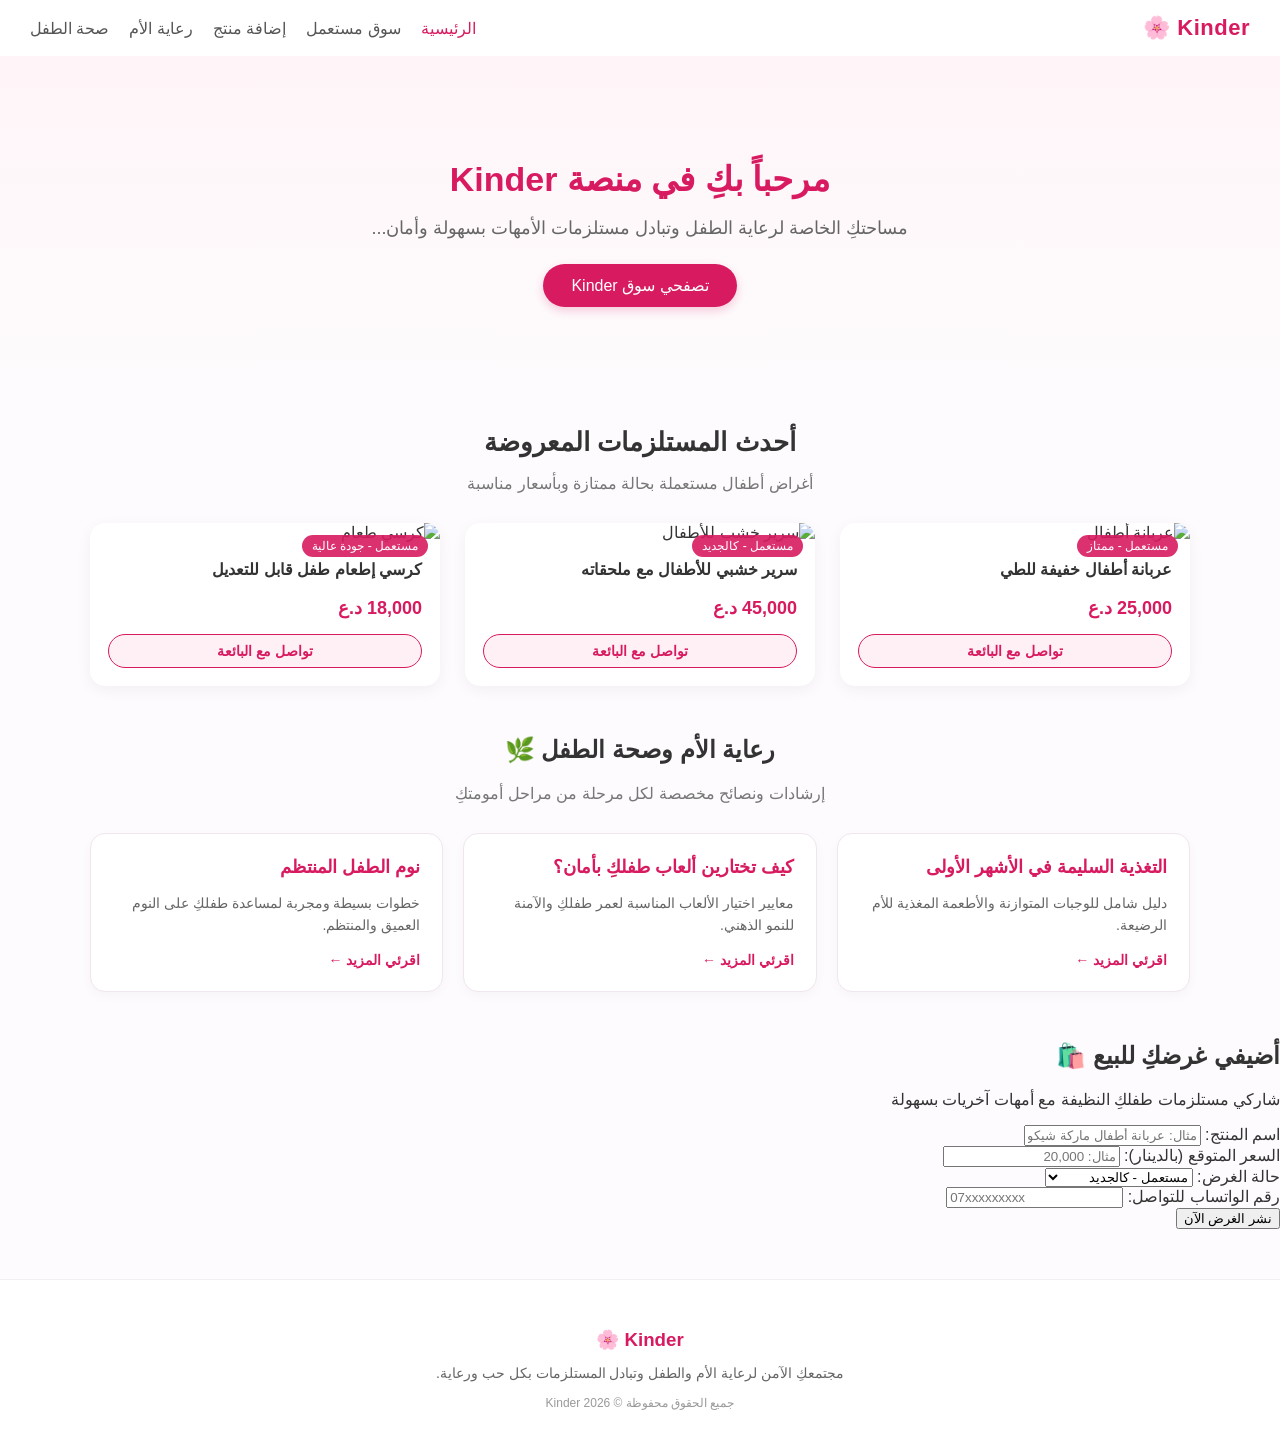
==== home.html @ 6581edd0 "Update WhatsApp phone number in home.html" ====
<!DOCTYPE html>
<html lang="ar" dir="rtl">
<head>
    <meta charset="UTF-8">
    <meta name="viewport" content="width=device-width, initial-scale=1.0">
    <title>Kinder - منصة الأم والطفل</title>
    <link rel="stylesheet" href="style.css">
</head>
<body>

    <!-- شريط التنقل (Navbar) -->
    <nav class="navbar">
        <div class="logo">Kinder 🌸</div>
        <ul class="nav-links">
            <li><a href="#" class="active">الرئيسية</a></li>
            <li><a href="#market">سوق مستعمل</a></li>
            <li><a href="#add-item">إضافة منتج</a></li>
            <li><a href="#">رعاية الأم</a></li>
            <li><a href="#">صحة الطفل</a></li>
        </ul>
    </nav>

    <!-- المحتوى الرئيسي -->
    <main class="hero-section">
        <h1>مرحباً بكِ في منصة Kinder</h1>
        <p>مساحتكِ الخاصة لرعاية الطفل وتبادل مستلزمات الأمهات بسهولة وأمان...</p>

        <a href="#market" class="btn-primary">تصفحي سوق Kinder</a>
    </main>

    <!-- قسم سوق مستعمل -->
    <section id="market" class="market-section">
        <h2>أحدث المستلزمات المعروضة</h2>
        <p class="section-desc">أغراض أطفال مستعملة بحالة ممتازة وبأسعار مناسبة</p>

        <div class="product-grid">
            <!-- كارت منتج 1 -->
            <div class="product-card">
                <div class="product-badge">مستعمل - ممتاز</div>
                <img src="https://images.unsplash.com/photo-1591154669695-5f2a8d20c089?w=400&q=80" alt="عربانة أطفال">
                <div class="product-info">
                    <h3>عربانة أطفال خفيفة للطي</h3>
                    <p class="price">25,000 د.ع</p>
                    <button class="btn-secondary">تواصل مع البائعة</button>
                </div>
            </div>

            <!-- كارت منتج 2 -->
            <div class="product-card">
                <div class="product-badge">مستعمل - كالجديد</div>
                <img src="https://images.unsplash.com/photo-1519689680058-324335c77eba?w=400&q=80" alt="سرير خشب للأطفال">
                <div class="product-info">
                    <h3>سرير خشبي للأطفال مع ملحقاته</h3>
                    <p class="price">45,000 د.ع</p>
                    <button class="btn-secondary">تواصل مع البائعة</button>
                </div>
            </div>

            <!-- كارت منتج 3 -->
            <div class="product-card">
                <div class="product-badge">مستعمل - جودة عالية</div>
                <img src="https://images.unsplash.com/photo-1515488042361-ee00e0ddd4e4?w=400&q=80" alt="كرسي طعام">
                <div class="product-info">
                    <h3>كرسي إطعام طفل قابل للتعديل</h3>
                    <p class="price">18,000 د.ع</p>
                    <button class="btn-secondary">تواصل مع البائعة</button>
                </div>
            </div>
        </div>
    </section>
    <!-- قسم رعاية الأم وصحة الطفل -->
    <section class="articles-section">
        <h2>رعاية الأم وصحة الطفل 🌿</h2>
        <p class="section-desc">إرشادات ونصائح مخصصة لكل مرحلة من مراحل أمومتكِ</p>

        <div class="articles-grid">
            <div class="article-card">
                <h3>التغذية السليمة في الأشهر الأولى</h3>
                <p>دليل شامل للوجبات المتوازنة والأطعمة المغذية للأم الرضيعة.</p>
                <a href="#" class="read-more">اقرئي المزيد ←</a>
            </div>

            <div class="article-card">
                <h3>كيف تختارين ألعاب طفلكِ بأمان؟</h3>
                <p>معايير اختيار الألعاب المناسبة لعمر طفلكِ والآمنة للنمو الذهني.</p>
                <a href="#" class="read-more">اقرئي المزيد ←</a>
            </div>

            <div class="article-card">
                <h3>نوم الطفل المنتظم</h3>
                <p>خطوات بسيطة ومجربة لمساعدة طفلكِ على النوم العميق والمنتظم.</p>
                <a href="#" class="read-more">اقرئي المزيد ←</a>
            </div>
        </div>
    </section>

    <!-- قسم إضافة غرض للبيع -->
    <section id="add-item" class="form-section">
        <div class="form-container">
            <h2>أضيفي غرضكِ للبيع 🛍️</h2>
            <p>شاركي مستلزمات طفلكِ النظيفة مع أمهات آخريات بسهولة</p>

            <form>
                <div class="form-group">
                    <label for="title">اسم المنتج:</label>
                    <input type="text" id="title" placeholder="مثال: عربانة أطفال ماركة شيكو">
                </div>

                <div class="form-group">
                    <label for="price">السعر المتوقع (بالدينار):</label>
                    <input type="text" id="price" placeholder="مثال: 20,000">
                </div>

                <div class="form-group">
                    <label for="condition">حالة الغرض:</label>
                    <select id="condition">
                        <option value="new">مستعمل - كالجديد</option>
                        <option value="excellent">مستعمل - بحالة ممتازة</option>
                        <option value="good">مستعمل - بحالة جيدة</option>
                    </select>
                </div>

                <div class="form-group">
                    <label for="phone">رقم الواتساب للتواصل:</label>
                    <input type="tel" id="phone" placeholder="07xxxxxxxxx">
                </div>

                            <button type="button" class="btn-submit" onclick="submitItem()">نشر الغرض الآن</button>
        </form>
    </div>
</section>

<!-- أسفل الصفحة (Footer) -->
<footer class="footer">
    <div class="footer-content">
        <h3>Kinder 🌸</h3>
        <p>مجتمعكِ الآمن لرعاية الأم والطفل وتبادل المستلزمات بكل حب ورعاية.</p>
        <p class="copyright">جميع الحقوق محفوظة © 2026 Kinder</p>
    </div>
</footer>

<script>
    function submitItem() {
        // جلب البيانات من الاستمارة
        var title = document.getElementById('title').value;
        var price = document.getElementById('price').value;
        var condition = document.getElementById('condition').options[document.getElementById('condition').selectedIndex].text;
        var phone = document.getElementById('phone').value;

        // التأكد من ملء الحقول
        if (!title || !price || !phone) {
            alert("يرجى ملء جميع الحقول لطفاً 🌸");
            return;
        }

        // كتابة رقم الواتساب الخاص بكِ (غيري الرقم أدناه لرقمكِ مع الرمز الدولي مثلاً 9647XXXXXXXXX)
        var myPhoneNumber = "9647503200211"; 

        // تجهيز نص الرسالة
        var message = "مرحباً منصة Kinder 🌸%0Aأود عرض غرض للبيع:%0A- **المنتج:** " + encodeURIComponent(title) + 
                      "%0A- **السعر:** " + encodeURIComponent(price) + 
                      "%0A- **الحالة:** " + encodeURIComponent(condition) + 
                      "%0A- **رقم التواصل:** " + encodeURIComponent(phone);

        // فتح الواتساب مباشرة
        var whatsappUrl = "https://wa.me/" + myPhoneNumber + "?text=" + message;
        window.open(whatsappUrl, '_blank');
    }
</script>
---- style.css ----
/* إعدادات عامة */
body {
    font-family: 'Segoe UI', Tahoma, Geneva, Verdana, sans-serif;
    background-color: #fdfbfd;
    color: #333333;
    margin: 0;
    padding: 0;
}

/* شريط التنقل Navbar */
.navbar {
    display: flex;
    justify-content: space-between;
    align-items: center;
    background-color: #ffffff;
    padding: 15px 30px;
    box-shadow: 0 2px 10px rgba(0, 0, 0, 0.05);
}

.logo {
    font-size: 22px;
    font-weight: bold;
    color: #d81b60;
    letter-spacing: 0.5px;
}

.nav-links {
    list-style: none;
    display: flex;
    gap: 20px;
    margin: 0;
    padding: 0;
}

.nav-links a {
    text-decoration: none;
    color: #555555;
    font-weight: 500;
    transition: color 0.3s;
}

.nav-links a:hover, .nav-links a.active {
    color: #d81b60;
}

/* القسم الرئيسي (Hero Section) */
.hero-section {
    text-align: center;
    padding: 70px 20px;
    background: linear-gradient(180deg, #fff5f8 0%, #fdfbfd 100%);
}

.hero-section h1 {
    color: #d81b60;
    font-size: 34px;
    margin-bottom: 15px;
}

.hero-section p {
    color: #666666;
    font-size: 18px;
    margin-bottom: 25px;
}

/* الأزرار */
.btn-primary {
    display: inline-block;
    background-color: #d81b60;
    color: white;
    text-decoration: none;
    padding: 12px 28px;
    font-size: 16px;
    border-radius: 25px;
    box-shadow: 0 4px 10px rgba(216, 27, 96, 0.2);
    transition: background 0.3s;
}

.btn-primary:hover {
    background-color: #c2185b;
}

.btn-secondary {
    background-color: #fff0f5;
    color: #d81b60;
    border: 1px solid #d81b60;
    padding: 8px 16px;
    font-size: 14px;
    border-radius: 18px;
    cursor: pointer;
    width: 100%;
    font-weight: bold;
    transition: all 0.3s;
}

.btn-secondary:hover {
    background-color: #d81b60;
    color: white;
}

/* قسم سوق المستعمل */
.market-section {
    max-width: 1100px;
    margin: 40px auto;
    padding: 0 20px;
    text-align: center;
}

.market-section h2 {
    color: #333333;
    font-size: 26px;
    margin-bottom: 5px;
}

.section-desc {
    color: #777777;
    margin-bottom: 30px;
}

.product-grid {
    display: grid;
    grid-template-columns: repeat(auto-fit, minmax(260px, 1fr));
    gap: 25px;
}

.product-card {
    background-color: #ffffff;
    border-radius: 15px;
    overflow: hidden;
    box-shadow: 0 4px 15px rgba(0, 0, 0, 0.05);
    position: relative;
    text-align: right;
    transition: transform 0.3s;
}

.product-card:hover {
    transform: translateY(-5px);
}

.product-card img {
    width: 100%;
    height: 200px;
    object-fit: cover;
}

.product-badge {
    position: absolute;
    top: 12px;
    right: 12px;
    background-color: rgba(216, 27, 96, 0.9);
    color: white;
    padding: 4px 10px;
    font-size: 12px;
    border-radius: 12px;
}

.product-info {
    padding: 18px;
}

.product-info h3 {
    font-size: 16px;
    margin: 0 0 10px 0;
    color: #333333;
}

.product-info .price {
    font-size: 18px;
    font-weight: bold;
    color: #d81b60;
    margin-bottom: 15px;
}

    font-weight: bold;
    color: #d81b60;
    letter-spacing: 0.5px;
}

.nav-links {
    list-style: none;
    display: flex;
    gap: 20px;
    margin: 0;
    padding: 0;
}

.nav-links a {
    text-decoration: none;
    color: #555555;
    font-weight: 500;
    transition: color 0.3s;
}

.nav-links a:hover, .nav-links a.active {
    color: #d81b60;
}

/* القسم الرئيسي (Hero Section) */
.hero-section {
    text-align: center;
    padding: 80px 20px;
}

.hero-section h1 {
    color: #d81b60;
    font-size: 34px;
    margin-bottom: 15px;
}

.hero-section p {
    color: #666666;
    font-size: 18px;
    margin-bottom: 25px;
}

/* الأزرار */
.btn-primary {
    background-color: #d81b60;
    color: white;
    border: none;
    padding: 12px 28px;
    font-size: 16px;
    border-radius: 25px;
    cursor: pointer;
    box-shadow: 0 4px 10px rgba(216, 27, 96, 0.2);
}
/* أسفل الصفحة Footer */
.footer {
    background-color: #ffffff;
    border-top: 1px solid #f0f0f0;
    padding: 30px 20px;
    text-align: center;
    margin-top: 50px;
}

.footer h3 {
    color: #d81b60;
    margin-bottom: 10px;
}

.footer p {
    color: #666666;
    font-size: 14px;
    margin-bottom: 10px;
}

.footer .copyright {
    color: #999999;
    font-size: 12px;
    margin-top: 15px;
}
/* قسم مقالات النصائح */
.articles-section {
    max-width: 1100px;
    margin: 50px auto;
    padding: 0 20px;
    text-align: center;
}

.articles-grid {
    display: grid;
    grid-template-columns: repeat(auto-fit, minmax(280px, 1fr));
    gap: 20px;
    margin-top: 30px;
}

.article-card {
    background-color: #ffffff;
    border: 1px solid #f0e6ed;
    border-radius: 15px;
    padding: 22px;
    text-align: right;
    box-shadow: 0 4px 12px rgba(0, 0, 0, 0.03);
    transition: transform 0.3s;
}

.article-card:hover {
    transform: translateY(-4px);
}

.article-card h3 {
    color: #d81b60;
    font-size: 18px;
    margin-top: 0;
    margin-bottom: 10px;
}

.article-card p {
    color: #666666;
    font-size: 14px;
    line-height: 1.6;
    margin-bottom: 15px;
}

.read-more {
    color: #d81b60;
    text-decoration: none;
    font-weight: bold;
    font-size: 14px;
}

.read-more:hover {
    text-decoration: underline;
}
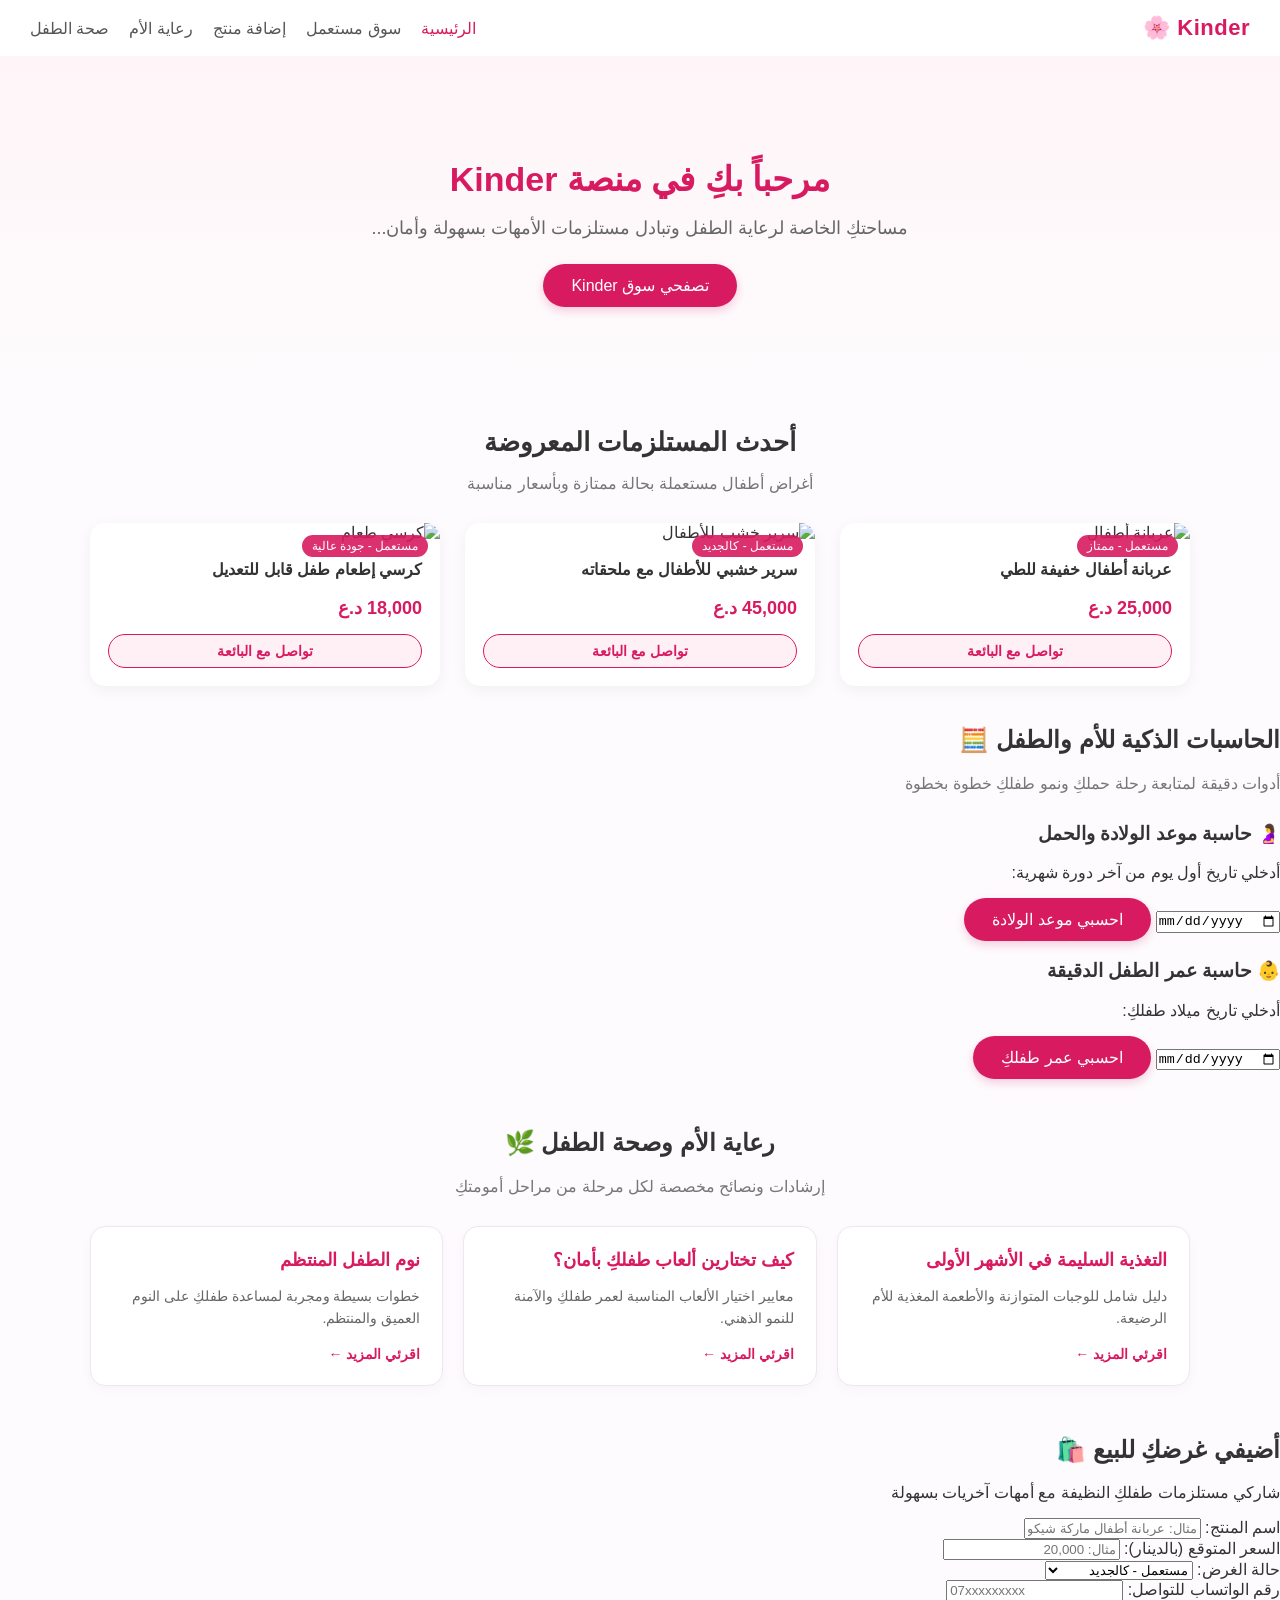
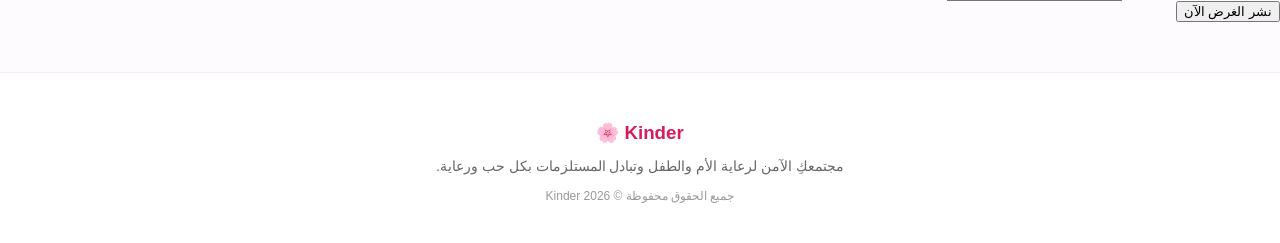
==== commit 388fbbc9: "Create smart calculators section in home.html Added smart calculators section for pregnancy and baby" ====
--- a/home.html
+++ b/home.html
@@ -68,6 +68,32 @@
             </div>
         </div>
     </section>
+        <!-- قسم الحاسبات الذكية -->
+    <section id="calculators" class="calculators-section">
+        <h2>الحاسبات الذكية للأم والطفل 🧮</h2>
+        <p class="section-desc">أدوات دقيقة لمتابعة رحلة حملكِ ونمو طفلكِ خطوة بخطوة</p>
+
+        <div class="calculators-grid">
+            <!-- حاسبة الحمل -->
+            <div class="calc-card">
+                <h3>🤰 حاسبة موعد الولادة والحمل</h3>
+                <p>أدخلي تاريخ أول يوم من آخر دورة شهرية:</p>
+                <input type="date" id="lastPeriodDate" class="calc-input">
+                <button type="button" class="btn-primary" onclick="calculatePregnancy()">احسبي موعد الولادة</button>
+                <div id="pregnancyResult" class="calc-result"></div>
+            </div>
+
+            <!-- حاسبة عمر الطفل -->
+            <div class="calc-card">
+                <h3>👶 حاسبة عمر الطفل الدقيقة</h3>
+                <p>أدخلي تاريخ ميلاد طفلكِ:</p>
+                <input type="date" id="babyBirthDate" class="calc-input">
+                <button type="button" class="btn-primary" onclick="calculateBabyAge()">احسبي عمر طفلكِ</button>
+                <div id="babyAgeResult" class="calc-result"></div>
+            </div>
+        </div>
+    </section>
+
     <!-- قسم رعاية الأم وصحة الطفل -->
     <section class="articles-section">
         <h2>رعاية الأم وصحة الطفل 🌿</h2>
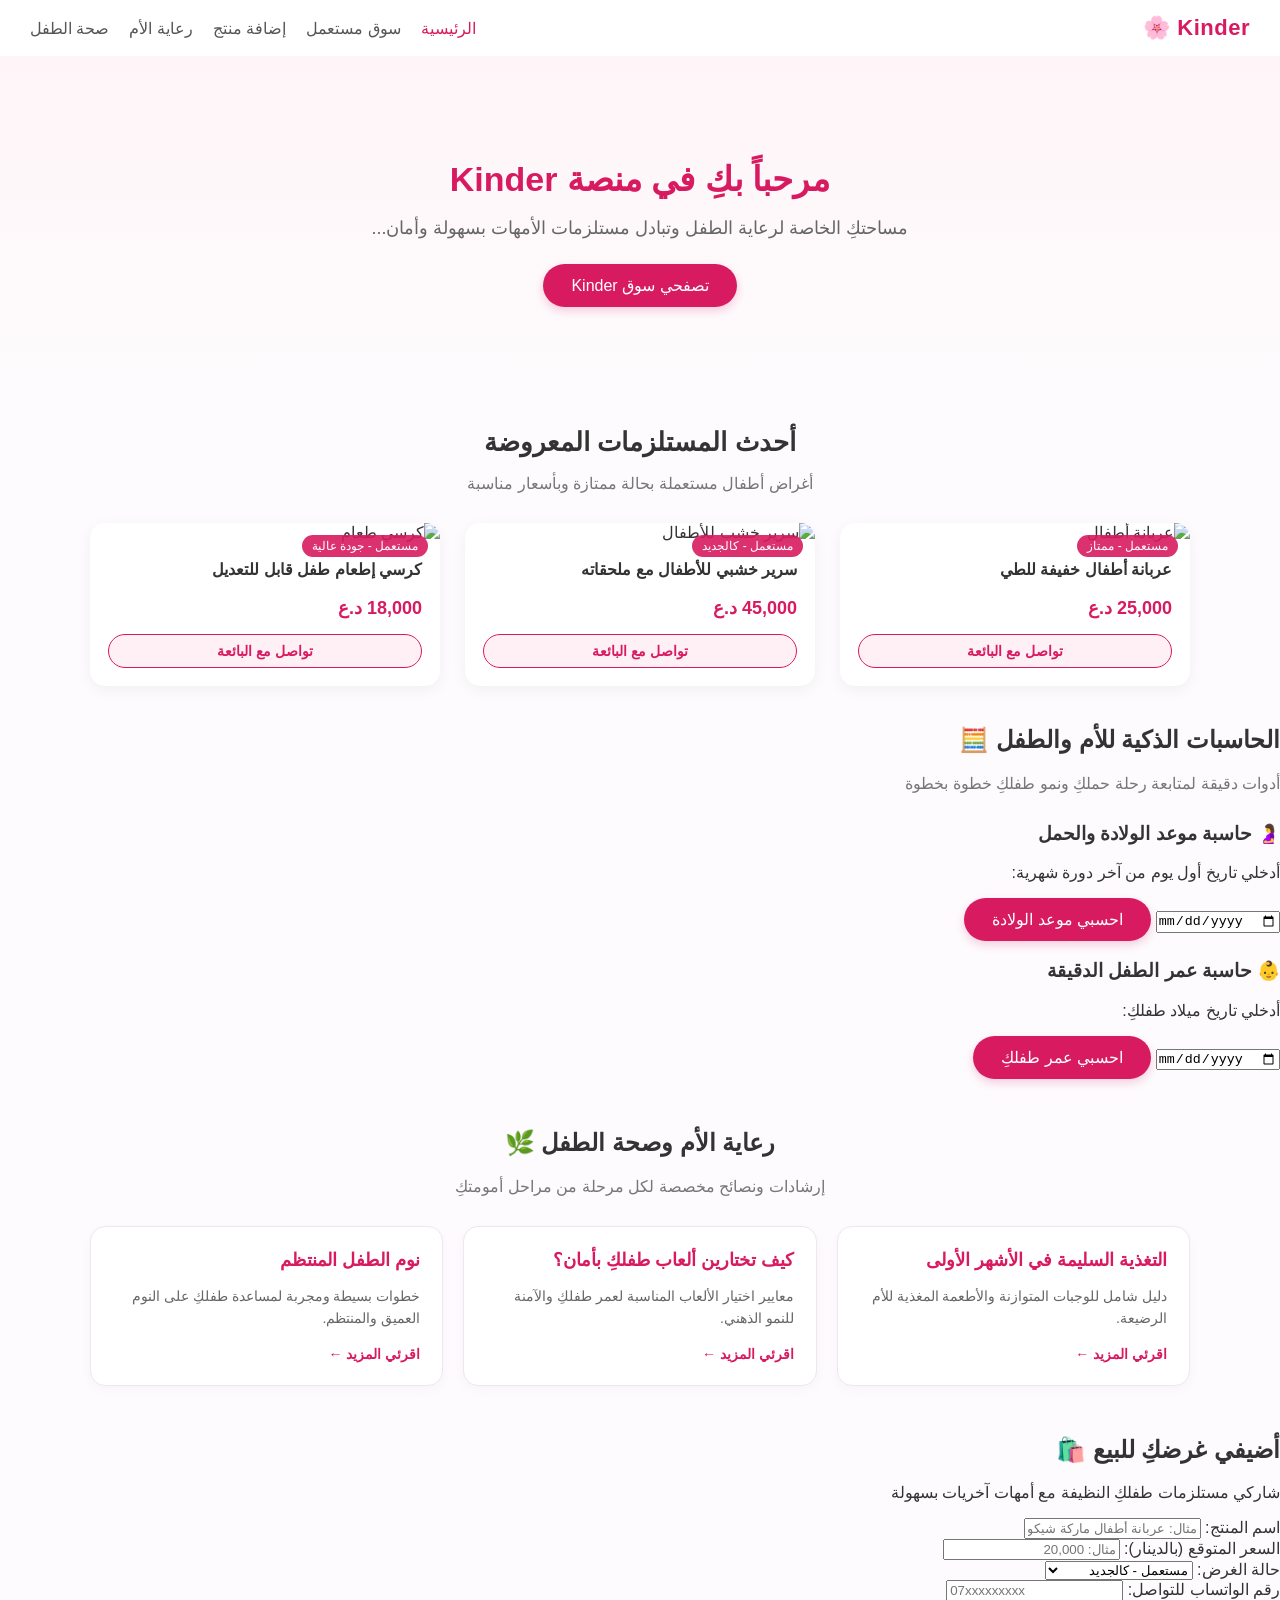
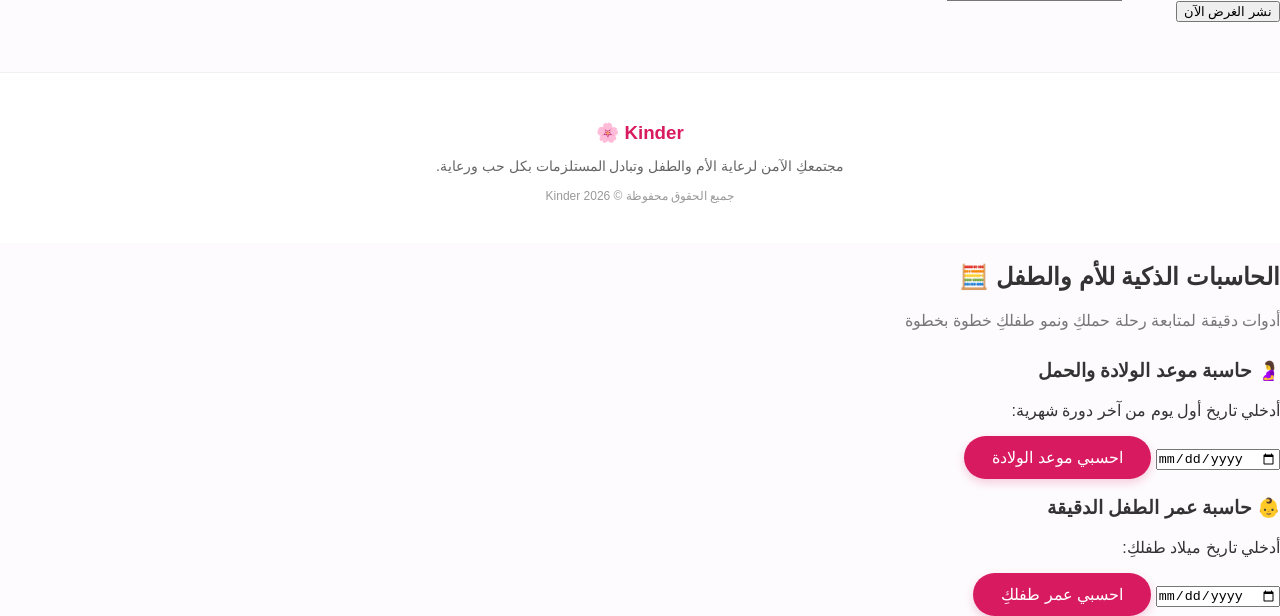
==== commit bff05cb3: "Add smart calculators section for pregnancy and child Added a section for smart calculators for preg" ====
--- a/home.html
+++ b/home.html
@@ -192,5 +192,31 @@
         var whatsappUrl = "https://wa.me/" + myPhoneNumber + "?text=" + message;
         window.open(whatsappUrl, '_blank');
     }
-</script>
-
+</script> 
+       <!-- قسم الحاسبات الذكية -->
+    <section id="calculators" class="calculators-section">
+        <h2>الحاسبات الذكية للأم والطفل 🧮</h2>
+        <p class="section-desc">أدوات دقيقة لمتابعة رحلة حملكِ ونمو طفلكِ خطوة بخطوة</p>
+
+        <div class="calculators-grid">
+            <!-- حاسبة الحمل -->
+            <div class="calc-card">
+                <h3>🤰 حاسبة موعد الولادة والحمل</h3>
+                <p>أدخلي تاريخ أول يوم من آخر دورة شهرية:</p>
+                <input type="date" id="lastPeriodDate" class="calc-input">
+                <button type="button" class="btn-primary" onclick="calculatePregnancy()">احسبي موعد الولادة</button>
+                <div id="pregnancyResult" class="calc-result"></div>
+            </div>
+
+            <!-- حاسبة عمر الطفل -->
+            <div class="calc-card">
+                <h3>👶 حاسبة عمر الطفل الدقيقة</h3>
+                <p>أدخلي تاريخ ميلاد طفلكِ:</p>
+                <input type="date" id="babyBirthDate" class="calc-input">
+                <button type="button" class="btn-primary" onclick="calculateBabyAge()">احسبي عمر طفلكِ</button>
+                <div id="babyAgeResult" class="calc-result"></div>
+            </div>
+        </div>
+    </section>
+ 
+
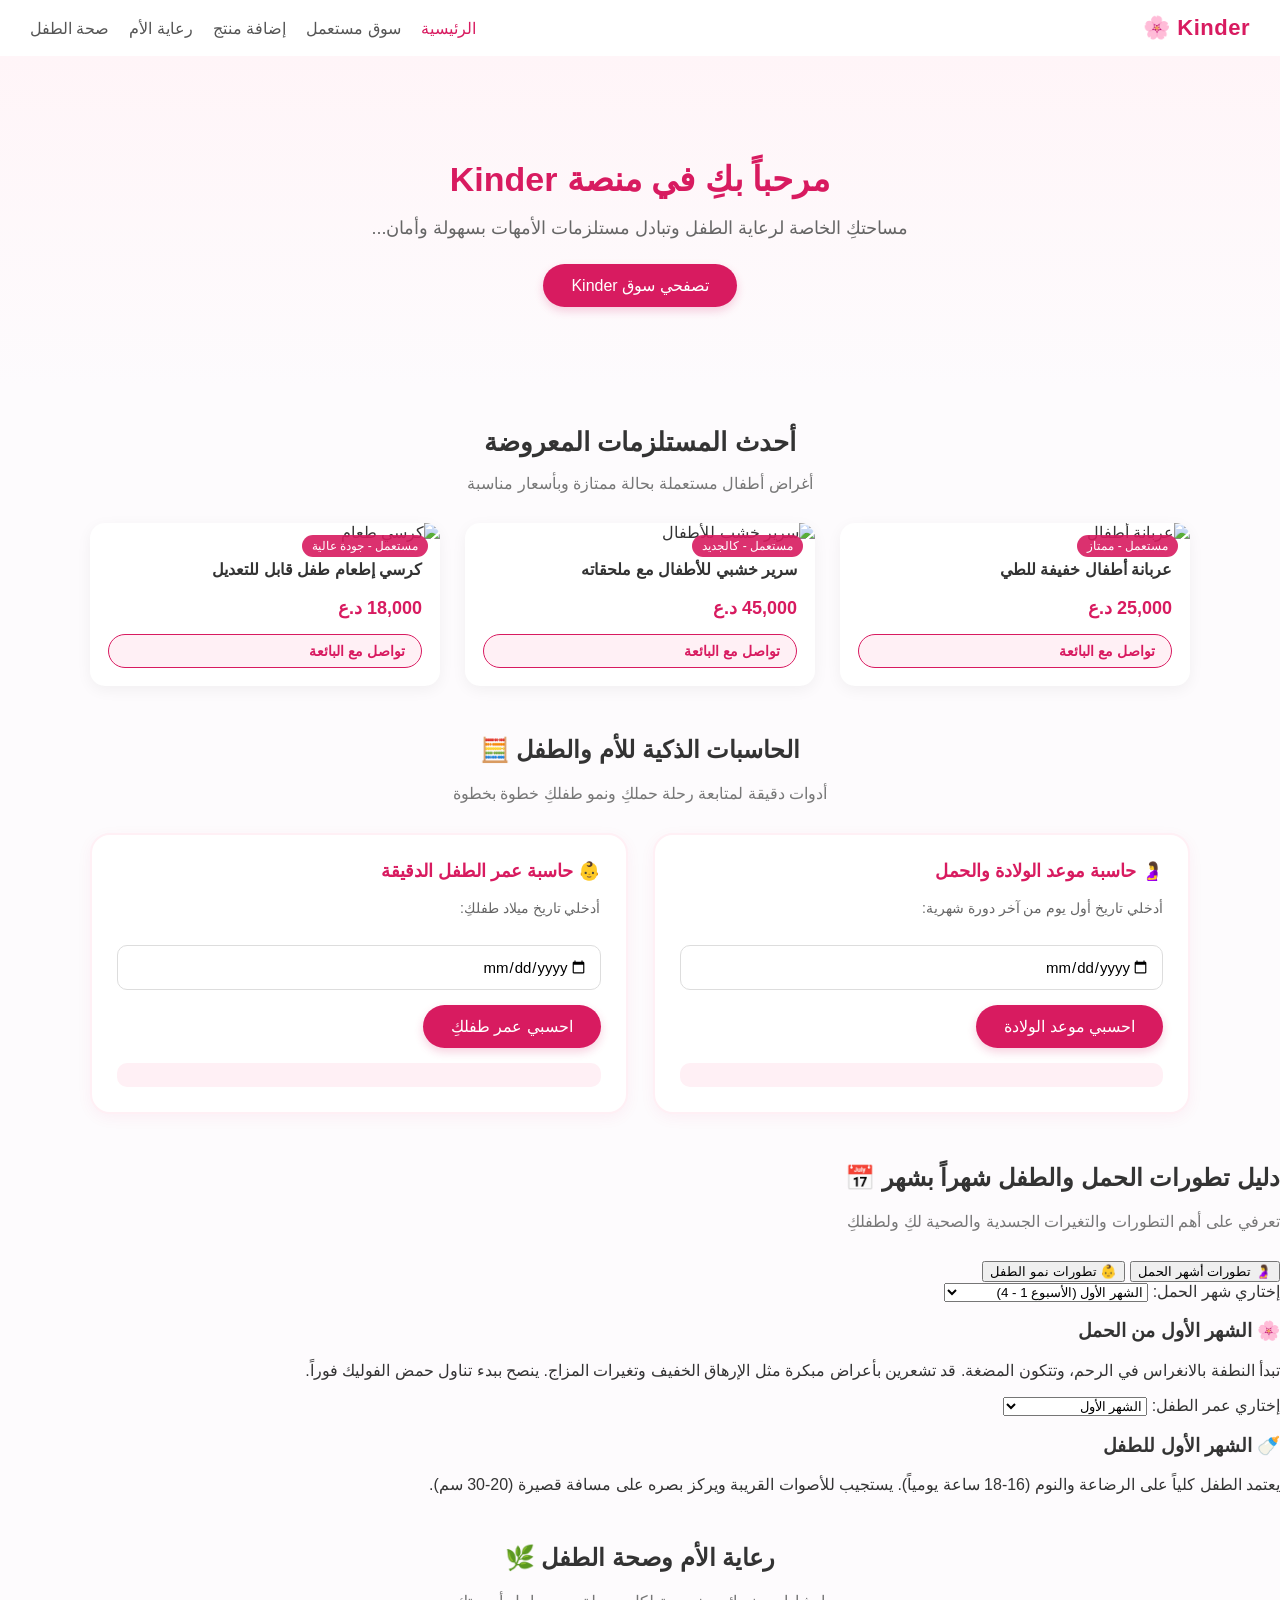
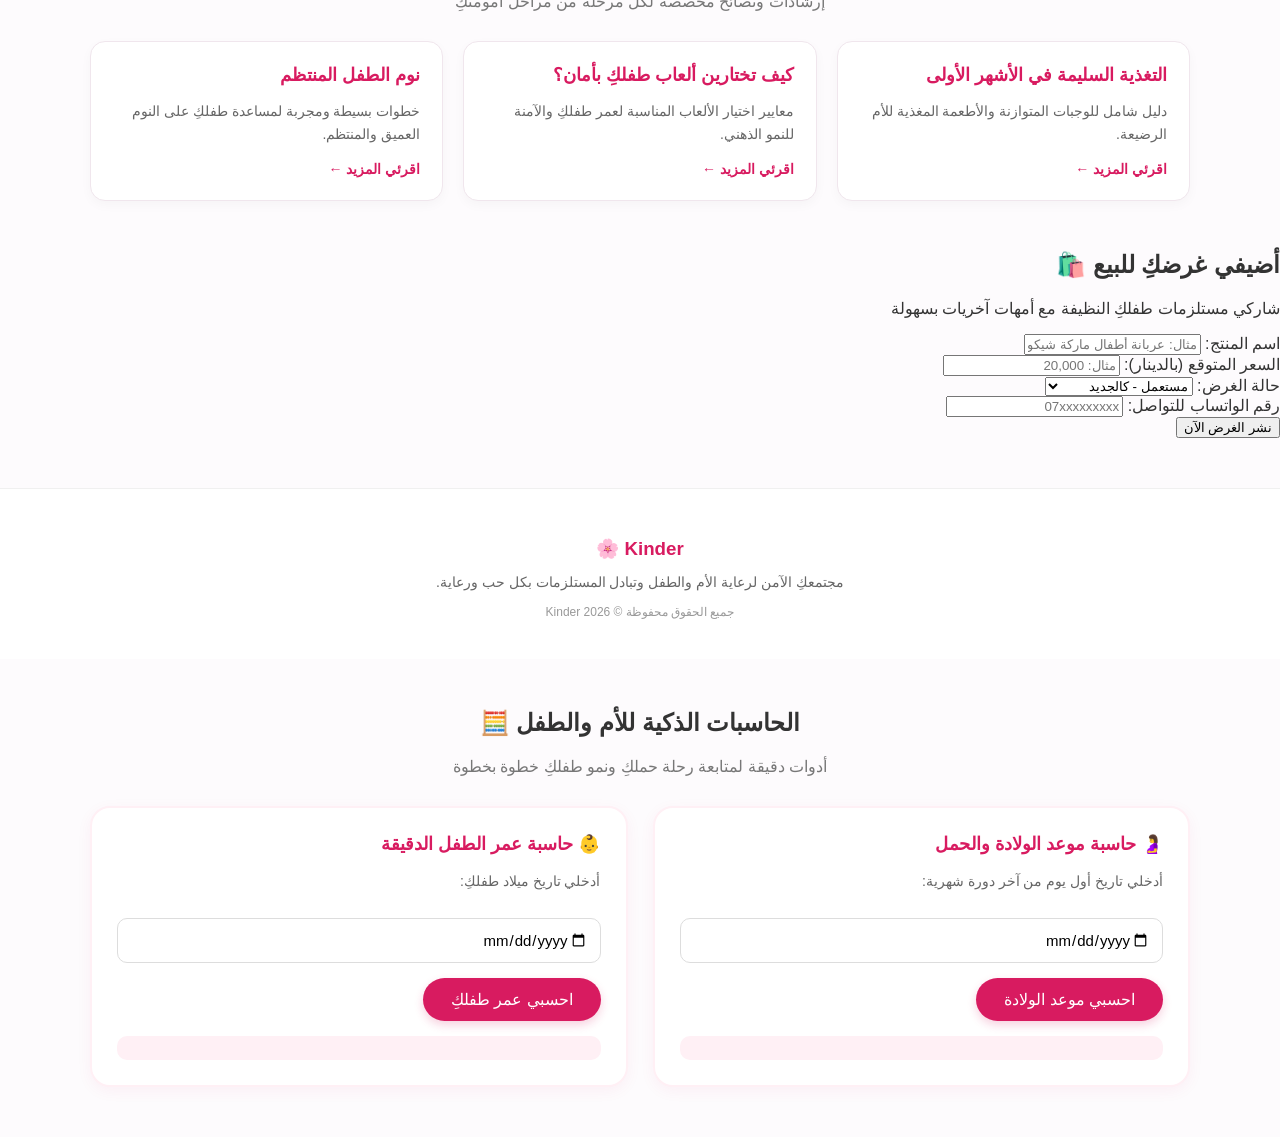
==== commit 82be74e3: "Implement pregnancy and baby development section Added a section for pregnancy and baby development " ====
--- a/home.html
+++ b/home.html
@@ -93,6 +93,59 @@
             </div>
         </div>
     </section>
+        <!-- قسم تطورات الحمل والطفل -->
+    <section id="developments" class="dev-section">
+        <h2>دليل تطورات الحمل والطفل شهراً بشهر 📅</h2>
+        <p class="section-desc">تعرفي على أهم التطورات والتغيرات الجسدية والصحية لكِ ولطفلكِ</p>
+
+        <!-- أزرار التبديل بين الحمل والطفل -->
+        <div class="tab-buttons">
+            <button type="button" class="tab-btn active" onclick="switchTab('pregnancy-tab')">🤰 تطورات أشهر الحمل</button>
+            <button type="button" class="tab-btn" onclick="switchTab('baby-tab')">👶 تطورات نمو الطفل</button>
+        </div>
+
+        <!-- محتوى تطورات الحمل -->
+        <div id="pregnancy-tab" class="tab-content active">
+            <div class="select-box">
+                <label for="pregnancyMonth">إختاري شهر الحمل:</label>
+                <select id="pregnancyMonth" onchange="showPregnancyDev()">
+                    <option value="1">الشهر الأول (الأسبوع 1 - 4)</option>
+                    <option value="2">الشهر الثاني (الأسبوع 5 - 8)</option>
+                    <option value="3">الشهر الثالث (الأسبوع 9 - 12)</option>
+                    <option value="4">الشهر الرابع (الأسبوع 13 - 16)</option>
+                    <option value="5">الشهر الخامس (الأسبوع 17 - 20)</option>
+                    <option value="6">الشهر السادس (الأسبوع 21 - 24)</option>
+                    <option value="7">الشهر السابع (الأسبوع 25 - 28)</option>
+                    <option value="8">الشهر الثامن (الأسبوع 29 - 32)</option>
+                    <option value="9">الشهر التاسع (الأسبوع 33 - 40)</option>
+                </select>
+            </div>
+            <div id="pregnancyDevResult" class="dev-card">
+                <h3>🌸 الشهر الأول من الحمل</h3>
+                <p>تبدأ النطفة بالانغراس في الرحم، وتتكون المضغة. قد تشعرين بأعراض مبكرة مثل الإرهاق الخفيف وتغيرات المزاج. ينصح ببدء تناول حمض الفوليك فوراً.</p>
+            </div>
+        </div>
+
+        <!-- محتوى تطورات الطفل -->
+        <div id="baby-tab" class="tab-content">
+            <div class="select-box">
+                <label for="babyMonth">إختاري عمر الطفل:</label>
+                <select id="babyMonth" onchange="showBabyDev()">
+                    <option value="1">الشهر الأول</option>
+                    <option value="2">الشهر الثاني</option>
+                    <option value="3">الشهر الثالث</option>
+                    <option value="6">الشهر السادس</option>
+                    <option value="9">الشهر التاسع</option>
+                    <option value="12">السنة الأولى (12 شهر)</option>
+                </select>
+            </div>
+            <div id="babyDevResult" class="dev-card">
+                <h3>🍼 الشهر الأول للطفل</h3>
+                <p>يعتمد الطفل كلياً على الرضاعة والنوم (16-18 ساعة يومياً). يستجيب للأصوات القريبة ويركز بصره على مسافة قصيرة (20-30 سم).</p>
+            </div>
+        </div>
+    </section>
+
 
     <!-- قسم رعاية الأم وصحة الطفل -->
     <section class="articles-section">
@@ -218,5 +271,47 @@
             </div>
         </div>
     </section>
+    <script>
+    // وظيفة التبديل بين تبويب الحمل والطفل
+    function switchTab(tabId) {
+        document.querySelectorAll('.tab-content').forEach(el => el.classList.remove('active'));
+        document.querySelectorAll('.tab-btn').forEach(el => el.classList.remove('active'));
+
+        document.getElementById(tabId).classList.add('active');
+        event.currentTarget.classList.add('active');
+    }
+
+    // معلومات تطورات الحمل
+    function showPregnancyDev() {
+        var month = document.getElementById('pregnancyMonth').value;
+        var info = {
+            "1": "<h3>🌸 الشهر الأول (الأسبوع 1 - 4)</h3><p>تبدأ النطفة بالانغراس في الرحم، وتتكون المضغة. قد تشعرين بأعراض مبكرة مثل الإرهاق الخفيف وتغيرات المزاج. ينصح ببدء تناول حمض الفوليك فوراً.</p>",
+            "2": "<h3>🌸 الشهر الثاني (الأسبوع 5 - 8)</h3><p>يبدأ قلب الجنين بالنبض، وتتشكل ملامح الوجه والأطراف الصغرى. تزداد أعراض الغثيان والوحام. احرصي على الراحة وشرب الماء.</p>",
+            "3": "<h3>🌸 الشهر الثالث (الأسبوع 9 - 12)</h3><p>تكتمل أجهزة الجنين الأساسية وتبدأ أصابع اليدين القدمين بالتكون. يقل الغثيان تدريجياً بنهاية هذا الشهر وتنخفض مخاطر الإجهاض.</p>",
+            "4": "<h3>🌸 الشهر الرابع (الأسبوع 13 - 16)</h3><p>بداية الثلث الثاني المريح! يمكن معرفة جنس الجنين بالسونار، وتنمو شعر وحواجب الجنين الصغير.</p>",
+            "5": "<h3>🌸 الشهر الخامس (الأسبوع 17 - 20)</h3><p>تبدئين بشعور حركات وركلات الجنين الخفيفة (الرفرفة). يستجيب الجنين للأصوات الخارجية كصوت الأم.</p>",
+            "6": "<h3>🌸 الشهر السادس (الأسبوع 21 - 24)</h3><p>يزداد وزن الجنين وتتكون الرئتان بشكل أسرع. قد تشعرين بآلام الظهر وثقل خفيف في الحركة.</p>",
+            "7": "<h3>🌸 الشهر السابع (الأسبوع 25 - 28)</h3><p>يفتح الجنين عينيه ويستجيب للضوء. احرصي على تناول الأطعمة الغنية بالحديد لتجنب فقر الدم.</p>",
+            "8": "<h3>🌸 الشهر الثامن (الأسبوع 29 - 32)</h3><p>يكتمل نمو معظم الدماغ والأعضاء. يتخذ الجنين وضعية النزول بالرأس استعداداً للولادة.</p>",
+            "9": "<h3>🌸 الشهر التاسع (الأسبوع 33 - 40)</h3><p>اكتمل نمو الرئتين وزاد وزن الجنين. استعدي لحقيبة الولادة وراقبي أعراض الطلق والانقباضات المنتظمة.</p>"
+        };
+        document.getElementById('pregnancyDevResult').innerHTML = info[month];
+    }
+
+    // معلومات تطورات الطفل
+    function showBabyDev() {
+        var month = document.getElementById('babyMonth').value;
+        var info = {
+            "1": "<h3>🍼 الشهر الأول</h3><p>يعتمد الطفل كلياً على الرضاعة والنوم (16-18 ساعة يومياً). يستجيب للأصوات القريبة ويركز بصره على مسافة قصيرة (20-30 سم).</p>",
+            "2": "<h3>🍼 الشهر الثاني</h3><p>يبدأ بالابتسامة الاجتماعية الأولى (ابتسامة الرضا)، ويرفع رأسه قليلاً عند الاستلقاء على البطن.</p>",
+            "3": "<h3>🍼 الشهر الثالث</h3><p>ينسق بين عينيه ويديه، يبدأ بمسك الألعاب البسيطة ويصدر أصوات مناغاة لطيفة.</p>",
+            "6": "<h3>🍼 الشهر السادس</h3><p>مرحلة إدخال الأطعمة الصلبة البسيطة (السريلاك والحريرة وخضار مهروسة). يستطيع الجلوس بمساعدة ويتعرف على الوجوه.</p>",
+            "9": "<h3>🍼 الشهر التاسع</h3><p>يبدأ بالحبي (الزحف) والتنقل، يستجيب لاسمه، ويفهم كلمة 'لا'. يمسك الأشياء بأصابعه بدقة.</p>",
+            "12": "<h3>🍼 السنة الأولى (12 شهر)</h3><p>قد يبدأ خطواته الأولى بمفرده أو بمساعدة، ينطق كلماته الأولى مثل 'ماما' أو 'بابا'، ويعبر عن مشاعره بوضوح.</p>"
+        };
+        document.getElementById('babyDevResult').innerHTML = info[month];
+    }
+</script>
+
  
 
--- a/style.css
+++ b/style.css
@@ -301,4 +301,77 @@
 .read-more:hover {
     text-decoration: underline;
 }
-
+/* قسم الحاسبات الذكية */
+.calculators-section {
+    max-width: 1100px;
+    margin: 50px auto;
+    padding: 0 20px;
+    text-align: center;
+}
+
+.calculators-grid {
+    display: grid;
+    grid-template-columns: repeat(auto-fit, minmax(300px, 1fr));
+    gap: 25px;
+    margin-top: 30px;
+}
+
+.calc-card {
+    background-color: #ffffff;
+    border: 2px solid #fff0f5;
+    border-radius: 20px;
+    padding: 25px;
+    box-shadow: 0 4px 15px rgba(216, 27, 96, 0.05);
+    text-align: right;
+}
+
+.calc-card h3 {
+    color: #d81b60;
+    font-size: 18px;
+    margin-top: 0;
+}
+
+.calc-card p {
+    color: #666666;
+    font-size: 14px;
+}
+
+.calc-input {
+    width: 100%;
+    padding: 12px;
+    border: 1px solid #dddddd;
+    border-radius: 10px;
+    margin: 15px 0;
+    font-size: 15px;
+    box-sizing: border-box;
+    outline: none;
+}
+
+.calc-input:focus {
+    border-color: #d81b60;
+}
+
+.calc-result {
+    margin-top: 15px;
+    padding: 12px;
+    background-color: #fff0f5;
+    border-radius: 10px;
+    text-align: center;
+    font-size: 15px;
+    color: #333333;
+}
+/* إصلاح اتجاه النصوص وحقول التاريخ */
+input[type="date"], input, select, button {
+    direction: rtl !important;
+    text-align: right !important;
+    font-family: inherit;
+}
+
+/* تنسيق حقل التاريخ للموبايل والمتصفحات */
+.calc-input {
+    direction: rtl !important;
+    text-align: right !important;
+    unicode-bidi: plaintext;
+}
+
+
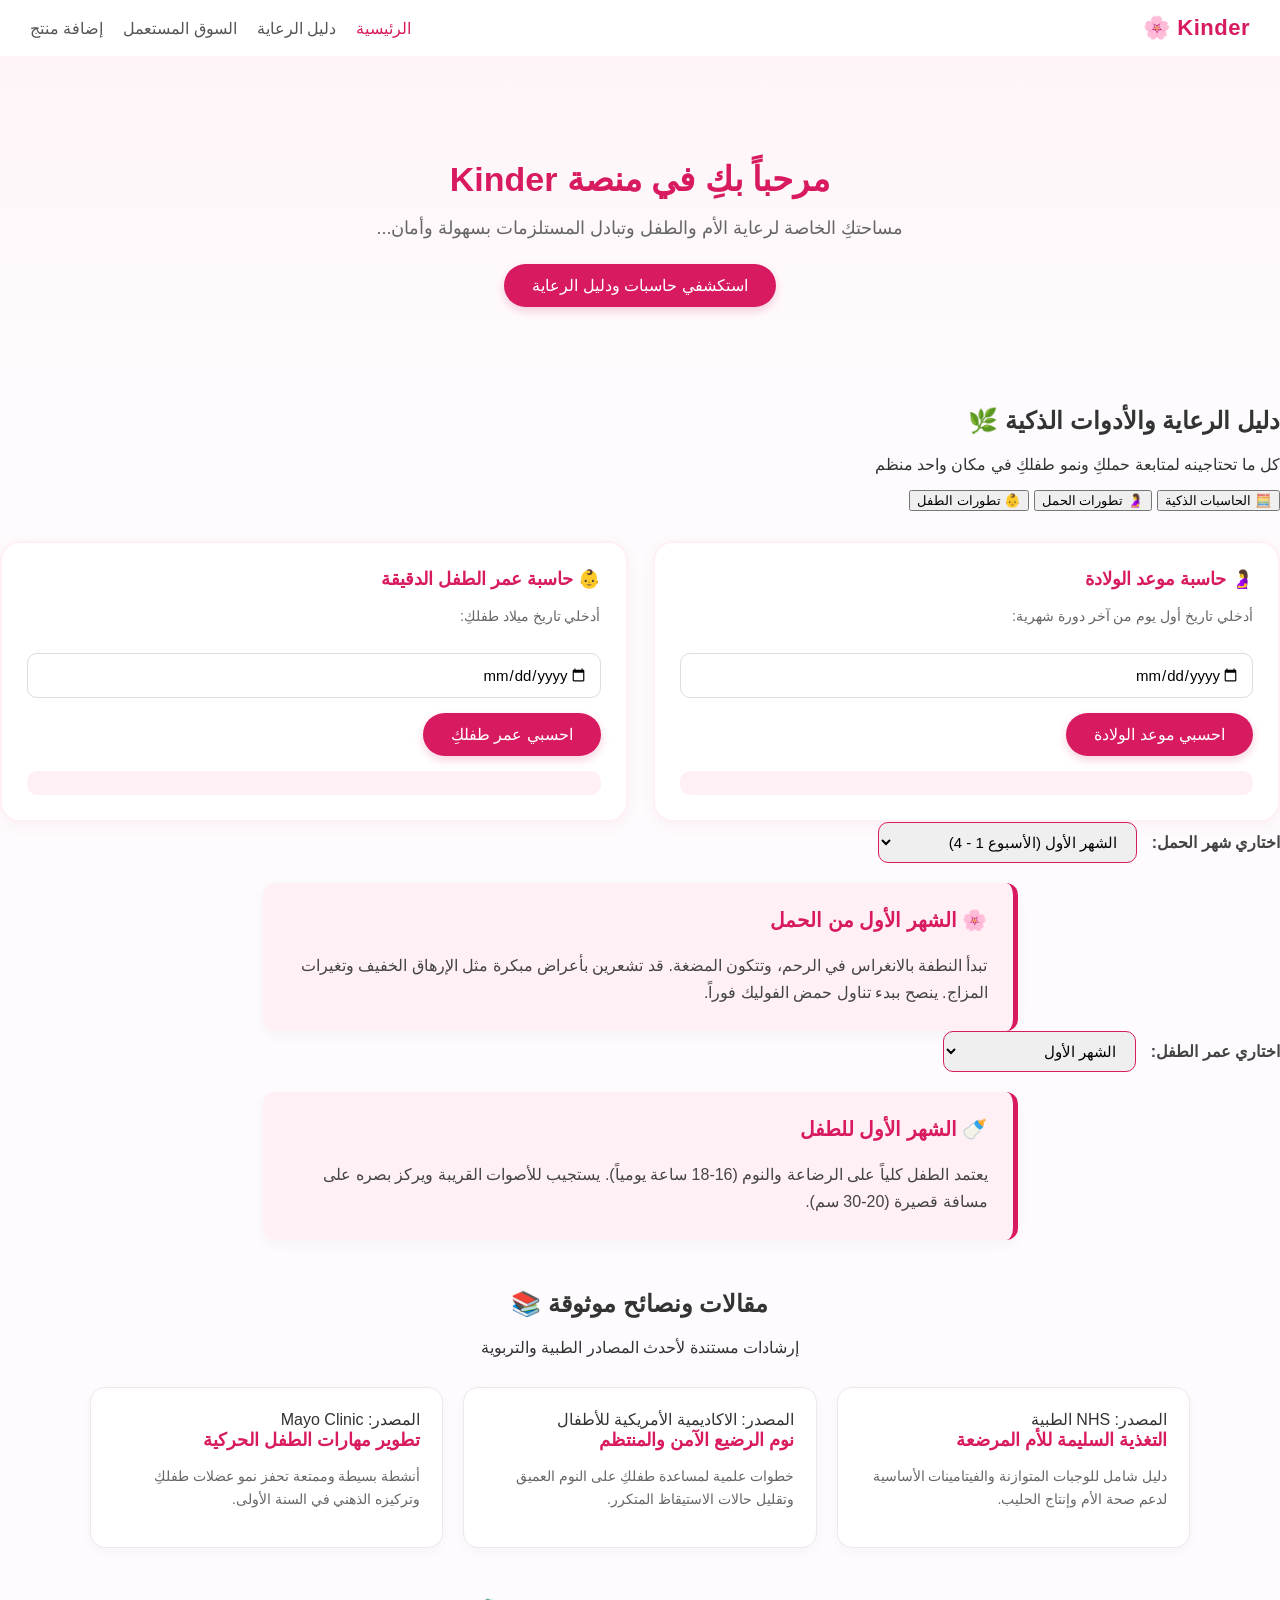
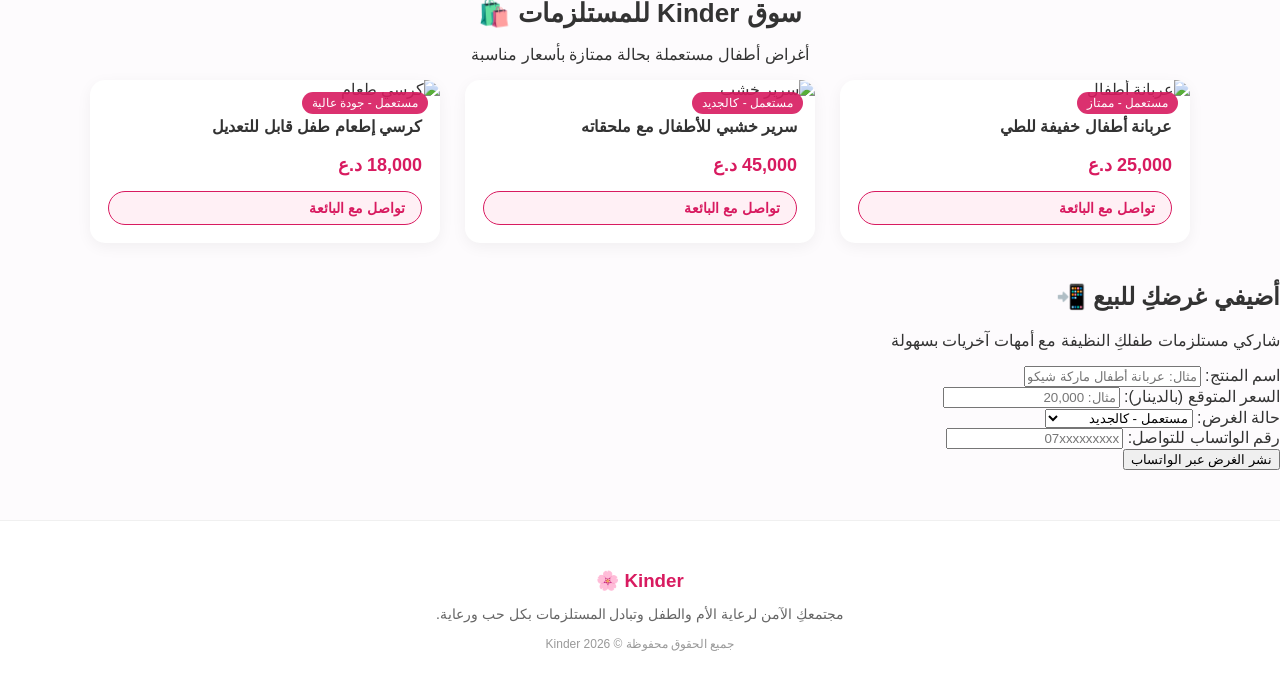
==== commit 16ee9b2c: "Create home page for Kinder platform This HTML file serves as the main page for the Kinder platform," ====
--- a/home.html
+++ b/home.html
@@ -13,101 +13,58 @@
         <div class="logo">Kinder 🌸</div>
         <ul class="nav-links">
             <li><a href="#" class="active">الرئيسية</a></li>
-            <li><a href="#market">سوق مستعمل</a></li>
+            <li><a href="#care-section">دليل الرعاية</a></li>
+            <li><a href="#market">السوق المستعمل</a></li>
             <li><a href="#add-item">إضافة منتج</a></li>
-            <li><a href="#">رعاية الأم</a></li>
-            <li><a href="#">صحة الطفل</a></li>
         </ul>
     </nav>
 
-    <!-- المحتوى الرئيسي -->
+    <!-- الواجهة الترحيبية -->
     <main class="hero-section">
         <h1>مرحباً بكِ في منصة Kinder</h1>
-        <p>مساحتكِ الخاصة لرعاية الطفل وتبادل مستلزمات الأمهات بسهولة وأمان...</p>
-
-        <a href="#market" class="btn-primary">تصفحي سوق Kinder</a>
+        <p>مساحتكِ الخاصة لرعاية الأم والطفل وتبادل المستلزمات بسهولة وأمان...</p>
+        <a href="#care-section" class="btn-primary">استكشفي حاسبات ودليل الرعاية</a>
     </main>
 
-    <!-- قسم سوق مستعمل -->
-    <section id="market" class="market-section">
-        <h2>أحدث المستلزمات المعروضة</h2>
-        <p class="section-desc">أغراض أطفال مستعملة بحالة ممتازة وبأسعار مناسبة</p>
-
-        <div class="product-grid">
-            <!-- كارت منتج 1 -->
-            <div class="product-card">
-                <div class="product-badge">مستعمل - ممتاز</div>
-                <img src="https://images.unsplash.com/photo-1591154669695-5f2a8d20c089?w=400&q=80" alt="عربانة أطفال">
-                <div class="product-info">
-                    <h3>عربانة أطفال خفيفة للطي</h3>
-                    <p class="price">25,000 د.ع</p>
-                    <button class="btn-secondary">تواصل مع البائعة</button>
-                </div>
-            </div>
-
-            <!-- كارت منتج 2 -->
-            <div class="product-card">
-                <div class="product-badge">مستعمل - كالجديد</div>
-                <img src="https://images.unsplash.com/photo-1519689680058-324335c77eba?w=400&q=80" alt="سرير خشب للأطفال">
-                <div class="product-info">
-                    <h3>سرير خشبي للأطفال مع ملحقاته</h3>
-                    <p class="price">45,000 د.ع</p>
-                    <button class="btn-secondary">تواصل مع البائعة</button>
-                </div>
-            </div>
-
-            <!-- كارت منتج 3 -->
-            <div class="product-card">
-                <div class="product-badge">مستعمل - جودة عالية</div>
-                <img src="https://images.unsplash.com/photo-1515488042361-ee00e0ddd4e4?w=400&q=80" alt="كرسي طعام">
-                <div class="product-info">
-                    <h3>كرسي إطعام طفل قابل للتعديل</h3>
-                    <p class="price">18,000 د.ع</p>
-                    <button class="btn-secondary">تواصل مع البائعة</button>
-                </div>
-            </div>
-        </div>
-    </section>
-        <!-- قسم الحاسبات الذكية -->
-    <section id="calculators" class="calculators-section">
-        <h2>الحاسبات الذكية للأم والطفل 🧮</h2>
-        <p class="section-desc">أدوات دقيقة لمتابعة رحلة حملكِ ونمو طفلكِ خطوة بخطوة</p>
-
-        <div class="calculators-grid">
-            <!-- حاسبة الحمل -->
-            <div class="calc-card">
-                <h3>🤰 حاسبة موعد الولادة والحمل</h3>
-                <p>أدخلي تاريخ أول يوم من آخر دورة شهرية:</p>
-                <input type="date" id="lastPeriodDate" class="calc-input">
-                <button type="button" class="btn-primary" onclick="calculatePregnancy()">احسبي موعد الولادة</button>
-                <div id="pregnancyResult" class="calc-result"></div>
-            </div>
-
-            <!-- حاسبة عمر الطفل -->
-            <div class="calc-card">
-                <h3>👶 حاسبة عمر الطفل الدقيقة</h3>
-                <p>أدخلي تاريخ ميلاد طفلكِ:</p>
-                <input type="date" id="babyBirthDate" class="calc-input">
-                <button type="button" class="btn-primary" onclick="calculateBabyAge()">احسبي عمر طفلكِ</button>
-                <div id="babyAgeResult" class="calc-result"></div>
-            </div>
-        </div>
-    </section>
-        <!-- قسم تطورات الحمل والطفل -->
-    <section id="developments" class="dev-section">
-        <h2>دليل تطورات الحمل والطفل شهراً بشهر 📅</h2>
-        <p class="section-desc">تعرفي على أهم التطورات والتغيرات الجسدية والصحية لكِ ولطفلكِ</p>
-
-        <!-- أزرار التبديل بين الحمل والطفل -->
-        <div class="tab-buttons">
-            <button type="button" class="tab-btn active" onclick="switchTab('pregnancy-tab')">🤰 تطورات أشهر الحمل</button>
-            <button type="button" class="tab-btn" onclick="switchTab('baby-tab')">👶 تطورات نمو الطفل</button>
-        </div>
-
-        <!-- محتوى تطورات الحمل -->
-        <div id="pregnancy-tab" class="tab-content active">
+    <!-- قسم الأدوات ودليل الرعاية الشامل (مجمع ومنظم) -->
+    <section id="care-section" class="main-care-section">
+        <div class="section-header">
+            <h2>دليل الرعاية والأدوات الذكية 🌿</h2>
+            <p>كل ما تحتاجينه لمتابعة حملكِ ونمو طفلكِ في مكان واحد منظم</p>
+        </div>
+
+        <!-- أزرار التبويب الرئيسية -->
+        <div class="main-tabs">
+            <button type="button" class="main-tab-btn active" onclick="openMainTab('calc-tab')">🧮 الحاسبات الذكية</button>
+            <button type="button" class="main-tab-btn" onclick="openMainTab('pregnancy-dev-tab')">🤰 تطورات الحمل</button>
+            <button type="button" class="main-tab-btn" onclick="openMainTab('baby-dev-tab')">👶 تطورات الطفل</button>
+        </div>
+
+        <!-- 1. محتوى الحاسبات -->
+        <div id="calc-tab" class="care-tab-content active">
+            <div class="calculators-grid">
+                <div class="calc-card">
+                    <h3>🤰 حاسبة موعد الولادة</h3>
+                    <p>أدخلي تاريخ أول يوم من آخر دورة شهرية:</p>
+                    <input type="date" id="lastPeriodDate" class="calc-input">
+                    <button type="button" class="btn-primary" onclick="calculatePregnancy()">احسبي موعد الولادة</button>
+                    <div id="pregnancyResult" class="calc-result"></div>
+                </div>
+
+                <div class="calc-card">
+                    <h3>👶 حاسبة عمر الطفل الدقيقة</h3>
+                    <p>أدخلي تاريخ ميلاد طفلكِ:</p>
+                    <input type="date" id="babyBirthDate" class="calc-input">
+                    <button type="button" class="btn-primary" onclick="calculateBabyAge()">احسبي عمر طفلكِ</button>
+                    <div id="babyAgeResult" class="calc-result"></div>
+                </div>
+            </div>
+        </div>
+
+        <!-- 2. محتوى تطورات الحمل -->
+        <div id="pregnancy-dev-tab" class="care-tab-content">
             <div class="select-box">
-                <label for="pregnancyMonth">إختاري شهر الحمل:</label>
+                <label for="pregnancyMonth">اختاري شهر الحمل:</label>
                 <select id="pregnancyMonth" onchange="showPregnancyDev()">
                     <option value="1">الشهر الأول (الأسبوع 1 - 4)</option>
                     <option value="2">الشهر الثاني (الأسبوع 5 - 8)</option>
@@ -126,10 +83,10 @@
             </div>
         </div>
 
-        <!-- محتوى تطورات الطفل -->
-        <div id="baby-tab" class="tab-content">
+        <!-- 3. محتوى تطورات الطفل -->
+        <div id="baby-dev-tab" class="care-tab-content">
             <div class="select-box">
-                <label for="babyMonth">إختاري عمر الطفل:</label>
+                <label for="babyMonth">اختاري عمر الطفل:</label>
                 <select id="babyMonth" onchange="showBabyDev()">
                     <option value="1">الشهر الأول</option>
                     <option value="2">الشهر الثاني</option>
@@ -146,29 +103,70 @@
         </div>
     </section>
 
-
-    <!-- قسم رعاية الأم وصحة الطفل -->
+    <!-- قسم النصائح والمقالات الطبية الموثوقة -->
     <section class="articles-section">
-        <h2>رعاية الأم وصحة الطفل 🌿</h2>
-        <p class="section-desc">إرشادات ونصائح مخصصة لكل مرحلة من مراحل أمومتكِ</p>
+        <div class="section-header">
+            <h2>مقالات ونصائح موثوقة 📚</h2>
+            <p>إرشادات مستندة لأحدث المصادر الطبية والتربوية</p>
+        </div>
 
         <div class="articles-grid">
             <div class="article-card">
-                <h3>التغذية السليمة في الأشهر الأولى</h3>
-                <p>دليل شامل للوجبات المتوازنة والأطعمة المغذية للأم الرضيعة.</p>
-                <a href="#" class="read-more">اقرئي المزيد ←</a>
+                <span class="article-source">المصدر: NHS الطبية</span>
+                <h3>التغذية السليمة للأم المرضعة</h3>
+                <p>دليل شامل للوجبات المتوازنة والفيتامينات الأساسية لدعم صحة الأم وإنتاج الحليب.</p>
             </div>
 
             <div class="article-card">
-                <h3>كيف تختارين ألعاب طفلكِ بأمان؟</h3>
-                <p>معايير اختيار الألعاب المناسبة لعمر طفلكِ والآمنة للنمو الذهني.</p>
-                <a href="#" class="read-more">اقرئي المزيد ←</a>
+                <span class="article-source">المصدر: الاكاديمية الأمريكية للأطفال</span>
+                <h3>نوم الرضيع الآمن والمنتظم</h3>
+                <p>خطوات علمية لمساعدة طفلكِ على النوم العميق وتقليل حالات الاستيقاظ المتكرر.</p>
             </div>
 
             <div class="article-card">
-                <h3>نوم الطفل المنتظم</h3>
-                <p>خطوات بسيطة ومجربة لمساعدة طفلكِ على النوم العميق والمنتظم.</p>
-                <a href="#" class="read-more">اقرئي المزيد ←</a>
+                <span class="article-source">المصدر: Mayo Clinic</span>
+                <h3>تطوير مهارات الطفل الحركية</h3>
+                <p>أنشطة بسيطة وممتعة تحفز نمو عضلات طفلكِ وتركيزه الذهني في السنة الأولى.</p>
+            </div>
+        </div>
+    </section>
+
+    <!-- قسم سوق المستعمل -->
+    <section id="market" class="market-section">
+        <div class="section-header">
+            <h2>سوق Kinder للمستلزمات 🛍️</h2>
+            <p>أغراض أطفال مستعملة بحالة ممتازة بأسعار مناسبة</p>
+        </div>
+
+        <div class="product-grid">
+            <div class="product-card">
+                <div class="product-badge">مستعمل - ممتاز</div>
+                <img src="https://images.unsplash.com/photo-1591154669695-5f2a8d20c089?w=400&q=80" alt="عربانة أطفال">
+                <div class="product-info">
+                    <h3>عربانة أطفال خفيفة للطي</h3>
+                    <p class="price">25,000 د.ع</p>
+                    <button class="btn-secondary">تواصل مع البائعة</button>
+                </div>
+            </div>
+
+            <div class="product-card">
+                <div class="product-badge">مستعمل - كالجديد</div>
+                <img src="https://images.unsplash.com/photo-1519689680058-324335c77eba?w=400&q=80" alt="سرير خشب">
+                <div class="product-info">
+                    <h3>سرير خشبي للأطفال مع ملحقاته</h3>
+                    <p class="price">45,000 د.ع</p>
+                    <button class="btn-secondary">تواصل مع البائعة</button>
+                </div>
+            </div>
+
+            <div class="product-card">
+                <div class="product-badge">مستعمل - جودة عالية</div>
+                <img src="https://images.unsplash.com/photo-1515488042361-ee00e0ddd4e4?w=400&q=80" alt="كرسي طعام">
+                <div class="product-info">
+                    <h3>كرسي إطعام طفل قابل للتعديل</h3>
+                    <p class="price">18,000 د.ع</p>
+                    <button class="btn-secondary">تواصل مع البائعة</button>
+                </div>
             </div>
         </div>
     </section>
@@ -176,7 +174,7 @@
     <!-- قسم إضافة غرض للبيع -->
     <section id="add-item" class="form-section">
         <div class="form-container">
-            <h2>أضيفي غرضكِ للبيع 🛍️</h2>
+            <h2>أضيفي غرضكِ للبيع 📲</h2>
             <p>شاركي مستلزمات طفلكِ النظيفة مع أمهات آخريات بسهولة</p>
 
             <form>
@@ -204,114 +202,119 @@
                     <input type="tel" id="phone" placeholder="07xxxxxxxxx">
                 </div>
 
-                            <button type="button" class="btn-submit" onclick="submitItem()">نشر الغرض الآن</button>
-        </form>
-    </div>
-</section>
-
-<!-- أسفل الصفحة (Footer) -->
-<footer class="footer">
-    <div class="footer-content">
-        <h3>Kinder 🌸</h3>
-        <p>مجتمعكِ الآمن لرعاية الأم والطفل وتبادل المستلزمات بكل حب ورعاية.</p>
-        <p class="copyright">جميع الحقوق محفوظة © 2026 Kinder</p>
-    </div>
-</footer>
-
-<script>
-    function submitItem() {
-        // جلب البيانات من الاستمارة
-        var title = document.getElementById('title').value;
-        var price = document.getElementById('price').value;
-        var condition = document.getElementById('condition').options[document.getElementById('condition').selectedIndex].text;
-        var phone = document.getElementById('phone').value;
-
-        // التأكد من ملء الحقول
-        if (!title || !price || !phone) {
-            alert("يرجى ملء جميع الحقول لطفاً 🌸");
-            return;
-        }
-
-        // كتابة رقم الواتساب الخاص بكِ (غيري الرقم أدناه لرقمكِ مع الرمز الدولي مثلاً 9647XXXXXXXXX)
-        var myPhoneNumber = "9647503200211"; 
-
-        // تجهيز نص الرسالة
-        var message = "مرحباً منصة Kinder 🌸%0Aأود عرض غرض للبيع:%0A- **المنتج:** " + encodeURIComponent(title) + 
-                      "%0A- **السعر:** " + encodeURIComponent(price) + 
-                      "%0A- **الحالة:** " + encodeURIComponent(condition) + 
-                      "%0A- **رقم التواصل:** " + encodeURIComponent(phone);
-
-        // فتح الواتساب مباشرة
-        var whatsappUrl = "https://wa.me/" + myPhoneNumber + "?text=" + message;
-        window.open(whatsappUrl, '_blank');
-    }
-</script> 
-       <!-- قسم الحاسبات الذكية -->
-    <section id="calculators" class="calculators-section">
-        <h2>الحاسبات الذكية للأم والطفل 🧮</h2>
-        <p class="section-desc">أدوات دقيقة لمتابعة رحلة حملكِ ونمو طفلكِ خطوة بخطوة</p>
-
-        <div class="calculators-grid">
-            <!-- حاسبة الحمل -->
-            <div class="calc-card">
-                <h3>🤰 حاسبة موعد الولادة والحمل</h3>
-                <p>أدخلي تاريخ أول يوم من آخر دورة شهرية:</p>
-                <input type="date" id="lastPeriodDate" class="calc-input">
-                <button type="button" class="btn-primary" onclick="calculatePregnancy()">احسبي موعد الولادة</button>
-                <div id="pregnancyResult" class="calc-result"></div>
-            </div>
-
-            <!-- حاسبة عمر الطفل -->
-            <div class="calc-card">
-                <h3>👶 حاسبة عمر الطفل الدقيقة</h3>
-                <p>أدخلي تاريخ ميلاد طفلكِ:</p>
-                <input type="date" id="babyBirthDate" class="calc-input">
-                <button type="button" class="btn-primary" onclick="calculateBabyAge()">احسبي عمر طفلكِ</button>
-                <div id="babyAgeResult" class="calc-result"></div>
-            </div>
+                <button type="button" class="btn-submit" onclick="submitItem()">نشر الغرض عبر الواتساب</button>
+            </form>
         </div>
     </section>
+
+    <!-- الفوتر -->
+    <footer class="footer">
+        <div class="footer-content">
+            <h3>Kinder 🌸</h3>
+            <p>مجتمعكِ الآمن لرعاية الأم والطفل وتبادل المستلزمات بكل حب ورعاية.</p>
+            <p class="copyright">جميع الحقوق محفوظة © 2026 Kinder</p>
+        </div>
+    </footer>
+
+    <!-- برمجة التفاعلات JavaScript -->
     <script>
-    // وظيفة التبديل بين تبويب الحمل والطفل
-    function switchTab(tabId) {
-        document.querySelectorAll('.tab-content').forEach(el => el.classList.remove('active'));
-        document.querySelectorAll('.tab-btn').forEach(el => el.classList.remove('active'));
-
-        document.getElementById(tabId).classList.add('active');
-        event.currentTarget.classList.add('active');
-    }
-
-    // معلومات تطورات الحمل
-    function showPregnancyDev() {
-        var month = document.getElementById('pregnancyMonth').value;
-        var info = {
-            "1": "<h3>🌸 الشهر الأول (الأسبوع 1 - 4)</h3><p>تبدأ النطفة بالانغراس في الرحم، وتتكون المضغة. قد تشعرين بأعراض مبكرة مثل الإرهاق الخفيف وتغيرات المزاج. ينصح ببدء تناول حمض الفوليك فوراً.</p>",
-            "2": "<h3>🌸 الشهر الثاني (الأسبوع 5 - 8)</h3><p>يبدأ قلب الجنين بالنبض، وتتشكل ملامح الوجه والأطراف الصغرى. تزداد أعراض الغثيان والوحام. احرصي على الراحة وشرب الماء.</p>",
-            "3": "<h3>🌸 الشهر الثالث (الأسبوع 9 - 12)</h3><p>تكتمل أجهزة الجنين الأساسية وتبدأ أصابع اليدين القدمين بالتكون. يقل الغثيان تدريجياً بنهاية هذا الشهر وتنخفض مخاطر الإجهاض.</p>",
-            "4": "<h3>🌸 الشهر الرابع (الأسبوع 13 - 16)</h3><p>بداية الثلث الثاني المريح! يمكن معرفة جنس الجنين بالسونار، وتنمو شعر وحواجب الجنين الصغير.</p>",
-            "5": "<h3>🌸 الشهر الخامس (الأسبوع 17 - 20)</h3><p>تبدئين بشعور حركات وركلات الجنين الخفيفة (الرفرفة). يستجيب الجنين للأصوات الخارجية كصوت الأم.</p>",
-            "6": "<h3>🌸 الشهر السادس (الأسبوع 21 - 24)</h3><p>يزداد وزن الجنين وتتكون الرئتان بشكل أسرع. قد تشعرين بآلام الظهر وثقل خفيف في الحركة.</p>",
-            "7": "<h3>🌸 الشهر السابع (الأسبوع 25 - 28)</h3><p>يفتح الجنين عينيه ويستجيب للضوء. احرصي على تناول الأطعمة الغنية بالحديد لتجنب فقر الدم.</p>",
-            "8": "<h3>🌸 الشهر الثامن (الأسبوع 29 - 32)</h3><p>يكتمل نمو معظم الدماغ والأعضاء. يتخذ الجنين وضعية النزول بالرأس استعداداً للولادة.</p>",
-            "9": "<h3>🌸 الشهر التاسع (الأسبوع 33 - 40)</h3><p>اكتمل نمو الرئتين وزاد وزن الجنين. استعدي لحقيبة الولادة وراقبي أعراض الطلق والانقباضات المنتظمة.</p>"
-        };
-        document.getElementById('pregnancyDevResult').innerHTML = info[month];
-    }
-
-    // معلومات تطورات الطفل
-    function showBabyDev() {
-        var month = document.getElementById('babyMonth').value;
-        var info = {
-            "1": "<h3>🍼 الشهر الأول</h3><p>يعتمد الطفل كلياً على الرضاعة والنوم (16-18 ساعة يومياً). يستجيب للأصوات القريبة ويركز بصره على مسافة قصيرة (20-30 سم).</p>",
-            "2": "<h3>🍼 الشهر الثاني</h3><p>يبدأ بالابتسامة الاجتماعية الأولى (ابتسامة الرضا)، ويرفع رأسه قليلاً عند الاستلقاء على البطن.</p>",
-            "3": "<h3>🍼 الشهر الثالث</h3><p>ينسق بين عينيه ويديه، يبدأ بمسك الألعاب البسيطة ويصدر أصوات مناغاة لطيفة.</p>",
-            "6": "<h3>🍼 الشهر السادس</h3><p>مرحلة إدخال الأطعمة الصلبة البسيطة (السريلاك والحريرة وخضار مهروسة). يستطيع الجلوس بمساعدة ويتعرف على الوجوه.</p>",
-            "9": "<h3>🍼 الشهر التاسع</h3><p>يبدأ بالحبي (الزحف) والتنقل، يستجيب لاسمه، ويفهم كلمة 'لا'. يمسك الأشياء بأصابعه بدقة.</p>",
-            "12": "<h3>🍼 السنة الأولى (12 شهر)</h3><p>قد يبدأ خطواته الأولى بمفرده أو بمساعدة، ينطق كلماته الأولى مثل 'ماما' أو 'بابا'، ويعبر عن مشاعره بوضوح.</p>"
-        };
-        document.getElementById('babyDevResult').innerHTML = info[month];
-    }
-</script>
-
- 
-
+        // التبديل بين التبويبات الرئيسية
+        function openMainTab(tabId) {
+            document.querySelectorAll('.care-tab-content').forEach(el => el.classList.remove('active'));
+            document.querySelectorAll('.main-tab-btn').forEach(el => el.classList.remove('active'));
+
+            document.getElementById(tabId).classList.add('active');
+            event.currentTarget.classList.add('active');
+        }
+
+        // حاسبة الحمل
+        function calculatePregnancy() {
+            var inputDate = document.getElementById('lastPeriodDate').value;
+            if (!inputDate) {
+                alert("يرجى اختيار التاريخ لطفاً 🌸");
+                return;
+            }
+            var lmp = new Date(inputDate);
+            var dueDate = new Date(lmp);
+            dueDate.setDate(dueDate.getDate() + 280);
+
+            var options = { year: 'numeric', month: 'long', day: 'numeric' };
+            document.getElementById('pregnancyResult').innerHTML = 
+                "✨ **موعد الولادة المتوقع:** <br><span style='color:#d81b60; font-size:18px; font-weight:bold;'>" + dueDate.toLocaleDateString('ar-EG', options) + "</span>";
+        }
+
+        // حاسبة عمر الطفل
+        function calculateBabyAge() {
+            var inputDate = document.getElementById('babyBirthDate').value;
+            if (!inputDate) {
+                alert("يرجى اختيار التاريخ لطفاً 🌸");
+                return;
+            }
+            var birthDate = new Date(inputDate);
+            var today = new Date();
+
+            var years = today.getFullYear() - birthDate.getFullYear();
+            var months = today.getMonth() - birthDate.getMonth();
+            var days = today.getDate() - birthDate.getDate();
+
+            if (days < 0) { months--; days += 30; }
+            if (months < 0) { years--; months += 12; }
+
+            document.getElementById('babyAgeResult').innerHTML = 
+                "✨ **عمر طفلكِ الآن:** <br><span style='color:#d81b60; font-size:18px; font-weight:bold;'>" + years + " سنة و " + months + " شهر و " + days + " يوم</span>";
+        }
+
+        // تطورات الحمل
+        function showPregnancyDev() {
+            var month = document.getElementById('pregnancyMonth').value;
+            var info = {
+                "1": "<h3>🌸 الشهر الأول (الأسبوع 1 - 4)</h3><p>تبدأ النطفة بالانغراس في الرحم. قد تشعرين بإرهاق خفيف. ينصح ببدء تناول حمض الفوليك فوراً.</p>",
+                "2": "<h3>🌸 الشهر الثاني (الأسبوع 5 - 8)</h3><p>يبدأ قلب الجنين بالنبض وتتشكل الأطراف الصغرى. تزداد أعراض الوحام والغثيان.</p>",
+                "3": "<h3>🌸 الشهر الثالث (الأسبوع 9 - 12)</h3><p>تكتمل أجهزة الجنين الأساسية وتتكون الأصابع. يقل الغثيان تدريجياً بنهاية هذا الشهر.</p>",
+                "4": "<h3>🌸 الشهر الرابع (الأسبوع 13 - 16)</h3><p>بداية الثلث الثاني المريح! يمكن معرفة جنس الجنين بالسونار وتحسن الطاقة العامة.</p>",
+                "5": "<h3>🌸 الشهر الخامس (الأسبوع 17 - 20)</h3><p>تبدئين بشعور حركات وركلات الجنين الخفيفة. يستجيب الجنين للأصوات الخارجية.</p>",
+                "6": "<h3>🌸 الشهر السادس (الأسبوع 21 - 24)</h3><p>يزداد وزن الجنين وتتكون الرئتان بسرعة. قد تشعرين بآلام خفيفة في الظهر.</p>",
+                "7": "<h3>🌸 الشهر السابع (الأسبوع 25 - 28)</h3><p>يفتح الجنين عينيه ويستجيب للضوء. احرصي على تناول الأطعمة الغنية بالحديد.</p>",
+                "8": "<h3>🌸 الشهر الثامن (الأسبوع 29 - 32)</h3><p>يكتمل نمو الدماغ ويتخذ الجنين وضعية النزول بالرأس استعداداً للولادة.</p>",
+                "9": "<h3>🌸 الشهر التاسع (الأسبوع 33 - 40)</h3><p>اكتمل نمو الرئتين وزاد الوزن. استعدي لحقيبة الولادة وراقبي علامات الطلق.</p>"
+            };
+            document.getElementById('pregnancyDevResult').innerHTML = info[month];
+        }
+
+        // تطورات الطفل
+        function showBabyDev() {
+            var month = document.getElementById('babyMonth').value;
+            var info = {
+                "1": "<h3>🍼 الشهر الأول</h3><p>يعتمد كلياً على الرضاعة والنوم. يستجيب للأصوات القريبة ويركز بصره على مسافة قصيرة.</p>",
+                "2": "<h3>🍼 الشهر الثاني</h3><p>يبدأ بالابتسامة الاجتماعية الأولى، ويرفع رأسه قليلاً عند الاستلقاء على البطن.</p>",
+                "3": "<h3>🍼 الشهر الثالث</h3><p>يمسك الألعاب البسيطة ويصدر أصوات مناغاة لطيفة وينسق حركة العين واليد.</p>",
+                "6": "<h3>🍼 الشهر السادس</h3><p>مرحلة إدخال الأطعمة الصلبة البسيطة (الخضار المهروسة). يستطيع الجولس بمساعدة.</p>",
+                "9": "<h3>🍼 الشهر التاسع</h3><p>يبدأ بالحبي (الزحف) والتنقل، يستجيب لاسمه ويمسك الأشياء بدقة بأصابعه.</p>",
+                "12": "<h3>🍼 السنة الأولى (12 شهر)</h3><p>يبدأ خطواته الأولى بمفرده أو بمساعدة، وينطق كلماته الأولى مثل 'ماما' أو 'بابا'.</p>"
+            };
+            document.getElementById('babyDevResult').innerHTML = info[month];
+        }
+
+        // إرسال للواتساب
+        function submitItem() {
+            var title = document.getElementById('title').value;
+            var price = document.getElementById('price').value;
+            var condition = document.getElementById('condition').options[document.getElementById('condition').selectedIndex].text;
+            var phone = document.getElementById('phone').value;
+
+            if (!title || !price || !phone) {
+                alert("يرجى ملء جميع الحقول لطفاً 🌸");
+                return;
+            }
+
+            var myPhoneNumber = "9647000000000"; 
+            var message = "مرحباً منصة Kinder 🌸%0Aأود عرض غرض للبيع:%0A- **المنتج:** " + encodeURIComponent(title) + 
+                          "%0A- **السعر:** " + encodeURIComponent(price) + 
+                          "%0A- **الحالة:** " + encodeURIComponent(condition) + 
+                          "%0A- **رقم التواصل:** " + encodeURIComponent(phone);
+
+            window.open("https://wa.me/" + myPhoneNumber + "?text=" + message, '_blank');
+        }
+    </script>
+</body>
+</html>
--- a/style.css
+++ b/style.css
@@ -374,4 +374,83 @@
     unicode-bidi: plaintext;
 }
 
-
+/* قسم التطورات */
+.dev-section {
+    max-width: 1100px;
+    margin: 50px auto;
+    padding: 0 20px;
+    text-align: center;
+}
+
+.tab-buttons {
+    display: flex;
+    justify-content: center;
+    gap: 15px;
+    margin-top: 25px;
+    margin-bottom: 25px;
+}
+
+.tab-btn {
+    background-color: #ffffff;
+    border: 2px solid #d81b60;
+    color: #d81b60;
+    padding: 10px 22px;
+    border-radius: 25px;
+    font-weight: bold;
+    cursor: pointer;
+    transition: all 0.3s;
+}
+
+.tab-btn.active, .tab-btn:hover {
+    background-color: #d81b60;
+    color: #ffffff;
+}
+
+.tab-content {
+    display: none;
+}
+
+.tab-content.active {
+    display: block;
+}
+
+.select-box {
+    margin-bottom: 20px;
+    font-size: 16px;
+    font-weight: bold;
+    color: #444444;
+}
+
+.select-box select {
+    padding: 10px 15px;
+    border-radius: 10px;
+    border: 1px solid #d81b60;
+    outline: none;
+    font-size: 15px;
+    margin-right: 10px;
+}
+
+.dev-card {
+    background-color: #fff0f5;
+    border-right: 5px solid #d81b60;
+    border-radius: 12px;
+    padding: 25px;
+    text-align: right;
+    max-width: 700px;
+    margin: 0 auto;
+    box-shadow: 0 4px 15px rgba(0,0,0,0.04);
+}
+
+.dev-card h3 {
+    color: #d81b60;
+    margin-top: 0;
+    font-size: 20px;
+}
+
+.dev-card p {
+    color: #444444;
+    font-size: 16px;
+    line-height: 1.7;
+    margin-bottom: 0;
+}
+
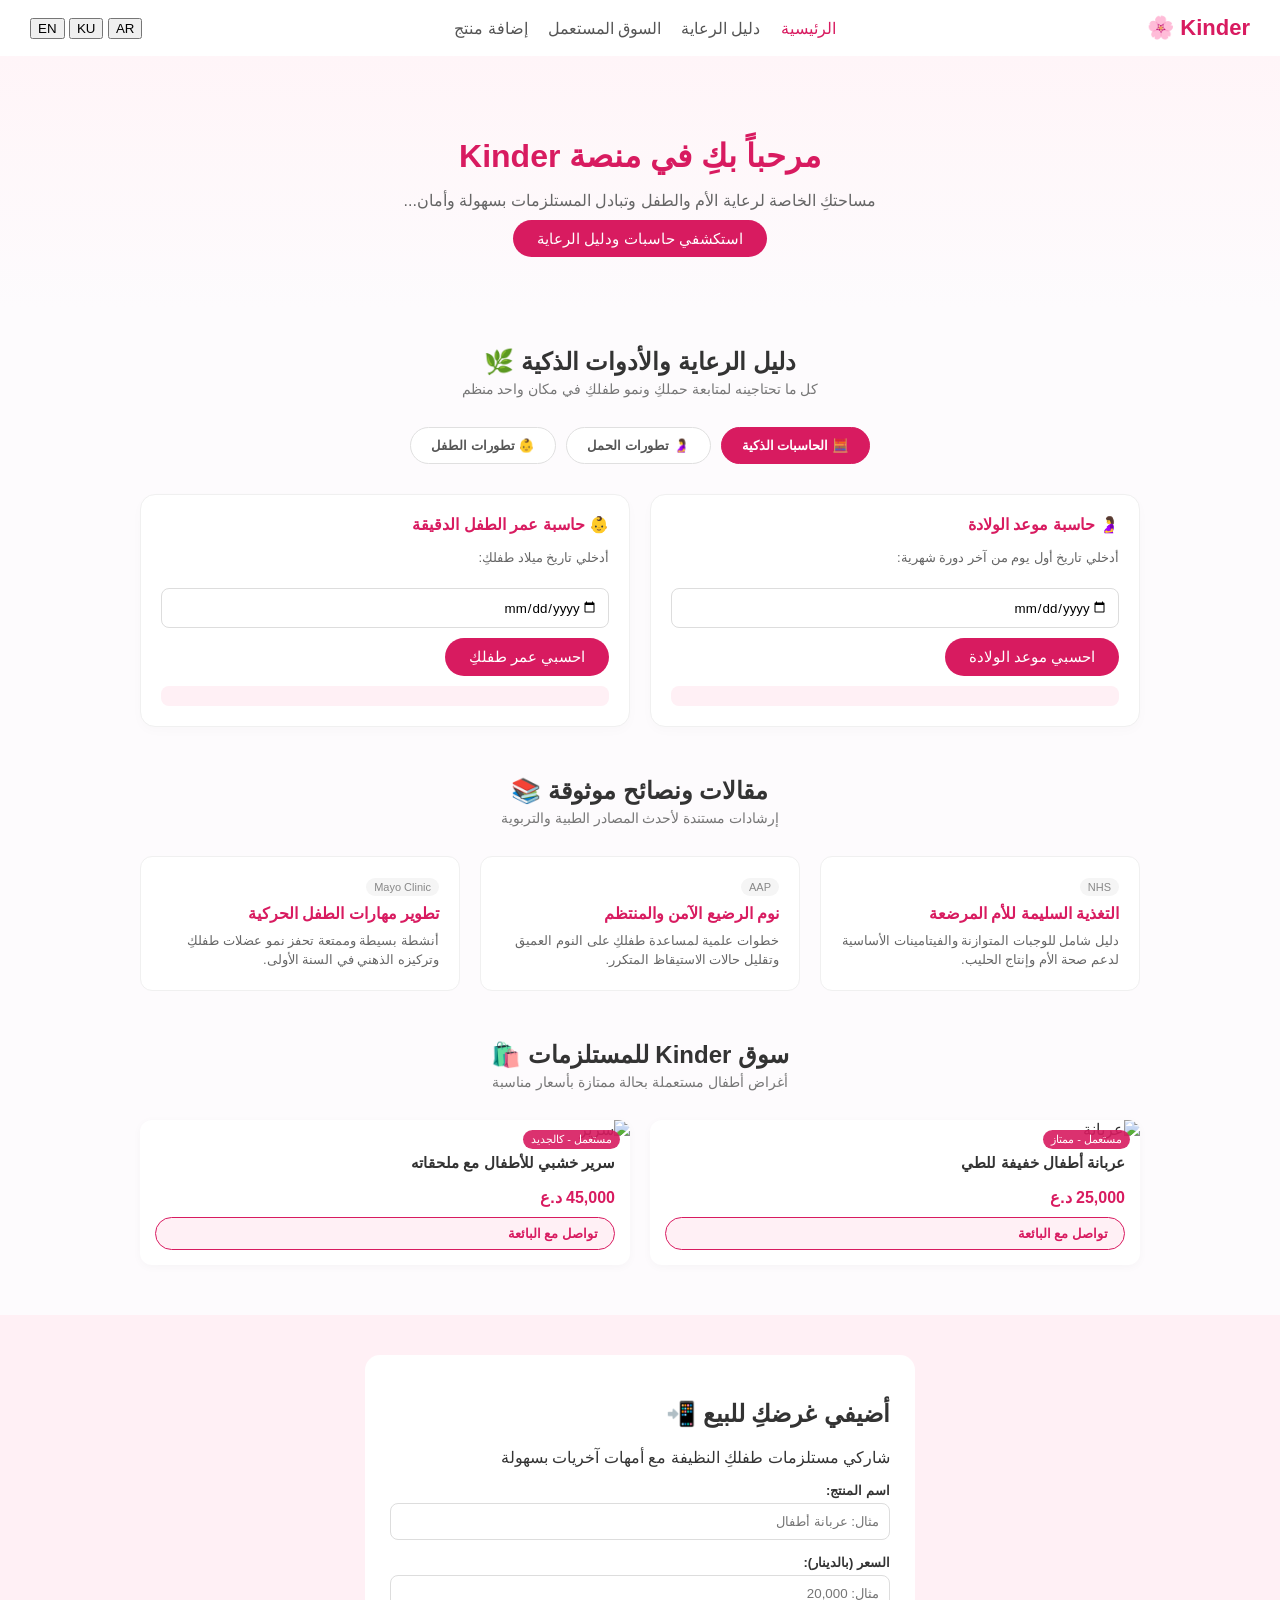
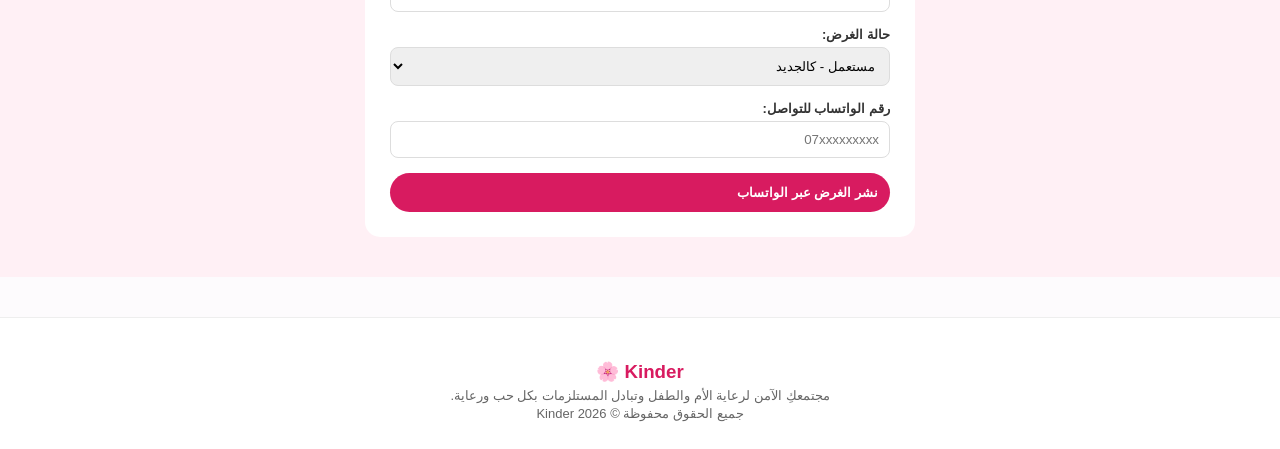
==== commit 4e5399c2: "Add main HTML structure for Kinder platform This HTML file serves as the main structure for the Kind" ====
--- a/home.html
+++ b/home.html
@@ -8,54 +8,59 @@
 </head>
 <body>
 
-    <!-- شريط التنقل (Navbar) -->
+    <!-- شريط التنقل (Navbar) مع تبديل اللغات -->
     <nav class="navbar">
         <div class="logo">Kinder 🌸</div>
         <ul class="nav-links">
-            <li><a href="#" class="active">الرئيسية</a></li>
-            <li><a href="#care-section">دليل الرعاية</a></li>
-            <li><a href="#market">السوق المستعمل</a></li>
-            <li><a href="#add-item">إضافة منتج</a></li>
+            <li><a href="#" class="active" data-key="nav_home">الرئيسية</a></li>
+            <li><a href="#care-section" data-key="nav_care">دليل الرعاية</a></li>
+            <li><a href="#market" data-key="nav_market">السوق المستعمل</a></li>
+            <li><a href="#add-item" data-key="nav_add">إضافة منتج</a></li>
         </ul>
+        <!-- أزرار تبديل اللغة -->
+        <div class="lang-switcher">
+            <button onclick="setLanguage('ar')" class="lang-btn active">AR</button>
+            <button onclick="setLanguage('ku')" class="lang-btn">KU</button>
+            <button onclick="setLanguage('en')" class="lang-btn">EN</button>
+        </div>
     </nav>
 
     <!-- الواجهة الترحيبية -->
     <main class="hero-section">
-        <h1>مرحباً بكِ في منصة Kinder</h1>
-        <p>مساحتكِ الخاصة لرعاية الأم والطفل وتبادل المستلزمات بسهولة وأمان...</p>
-        <a href="#care-section" class="btn-primary">استكشفي حاسبات ودليل الرعاية</a>
+        <h1 data-key="hero_title">مرحباً بكِ في منصة Kinder</h1>
+        <p data-key="hero_desc">مساحتكِ الخاصة لرعاية الأم والطفل وتبادل المستلزمات بسهولة وأمان...</p>
+        <a href="#care-section" class="btn-primary" data-key="hero_btn">استكشفي حاسبات ودليل الرعاية</a>
     </main>
 
-    <!-- قسم الأدوات ودليل الرعاية الشامل (مجمع ومنظم) -->
+    <!-- قسم الأدوات ودليل الرعاية الشامل -->
     <section id="care-section" class="main-care-section">
         <div class="section-header">
-            <h2>دليل الرعاية والأدوات الذكية 🌿</h2>
-            <p>كل ما تحتاجينه لمتابعة حملكِ ونمو طفلكِ في مكان واحد منظم</p>
-        </div>
-
-        <!-- أزرار التبويب الرئيسية -->
+            <h2 data-key="care_title">دليل الرعاية والأدوات الذكية 🌿</h2>
+            <p data-key="care_desc">كل ما تحتاجينه لمتابعة حملكِ ونمو طفلكِ في مكان واحد منظم</p>
+        </div>
+
         <div class="main-tabs">
-            <button type="button" class="main-tab-btn active" onclick="openMainTab('calc-tab')">🧮 الحاسبات الذكية</button>
-            <button type="button" class="main-tab-btn" onclick="openMainTab('pregnancy-dev-tab')">🤰 تطورات الحمل</button>
-            <button type="button" class="main-tab-btn" onclick="openMainTab('baby-dev-tab')">👶 تطورات الطفل</button>
+            <button type="button" class="main-tab-btn active" onclick="openMainTab('calc-tab')" data-key="tab_calc">🧮 الحاسبات الذكية</button>
+            <button type="button" class="main-tab-btn" onclick="openMainTab('pregnancy-dev-tab')" data-key="tab_preg">🤰 تطورات الحمل</button>
+            <button type="button" class="main-tab-btn" onclick="openMainTab('baby-dev-tab')" data-key="tab_baby">👶 تطورات الطفل</button>
         </div>
 
         <!-- 1. محتوى الحاسبات -->
         <div id="calc-tab" class="care-tab-content active">
             <div class="calculators-grid">
                 <div class="calc-card">
-                    <h3>🤰 حاسبة موعد الولادة</h3>
-                    <p>أدخلي تاريخ أول يوم من آخر دورة شهرية:</p>
+                    <h3 data-key="calc_preg_title">🤰 حاسبة موعد الولادة</h3>
+                    <p data-key="calc_preg_desc">أدخلي تاريخ أول يوم من آخر دورة شهرية:</p>
                     <input type="date" id="lastPeriodDate" class="calc-input">
-                    <button type="button" class="btn-primary" onclick="calculatePregnancy()">احسبي موعد الولادة</button>
+                    <button type="button" class="btn-primary" onclick="calculatePregnancy()" data-key="btn_calc_preg">احسبي موعد الولادة</button>
                     <div id="pregnancyResult" class="calc-result"></div>
                 </div>
 
                 <div class="calc-card">
-                    <h3>👶 حاسبة عمر الطفل الدقيقة</h3>
-                    <p>أدخلي تاريخ ميلاد طفلكِ:</p>
+                    <h3 data-key="calc_baby_title">👶 حاسبة عمر الطفل الدقيقة</h3>
+                    <p data-key="calc_baby_desc">أدخلي تاريخ ميلاد طفلكِ:</p>
                     <input type="date" id="babyBirthDate" class="calc-input">
-                    <button type="button" class="btn-primary" onclick="calculateBabyAge()">احسبي عمر طفلكِ</button>
+                    <button type="button" class="btn-primary" onclick="calculateBabyAge()" data-key="btn_calc_baby">احسبي عمر طفلكِ</button>
                     <div id="babyAgeResult" class="calc-result"></div>
                 </div>
             </div>
@@ -64,7 +69,7 @@
         <!-- 2. محتوى تطورات الحمل -->
         <div id="pregnancy-dev-tab" class="care-tab-content">
             <div class="select-box">
-                <label for="pregnancyMonth">اختاري شهر الحمل:</label>
+                <label for="pregnancyMonth" data-key="select_preg_label">اختاري شهر الحمل:</label>
                 <select id="pregnancyMonth" onchange="showPregnancyDev()">
                     <option value="1">الشهر الأول (الأسبوع 1 - 4)</option>
                     <option value="2">الشهر الثاني (الأسبوع 5 - 8)</option>
@@ -79,14 +84,14 @@
             </div>
             <div id="pregnancyDevResult" class="dev-card">
                 <h3>🌸 الشهر الأول من الحمل</h3>
-                <p>تبدأ النطفة بالانغراس في الرحم، وتتكون المضغة. قد تشعرين بأعراض مبكرة مثل الإرهاق الخفيف وتغيرات المزاج. ينصح ببدء تناول حمض الفوليك فوراً.</p>
+                <p>تبدأ النطفة بالانغراس في الرحم. قد تشعرين بإرهاق خفيف. ينصح ببدء تناول حمض الفوليك فوراً.</p>
             </div>
         </div>
 
         <!-- 3. محتوى تطورات الطفل -->
         <div id="baby-dev-tab" class="care-tab-content">
             <div class="select-box">
-                <label for="babyMonth">اختاري عمر الطفل:</label>
+                <label for="babyMonth" data-key="select_baby_label">اختاري عمر الطفل:</label>
                 <select id="babyMonth" onchange="showBabyDev()">
                     <option value="1">الشهر الأول</option>
                     <option value="2">الشهر الثاني</option>
@@ -98,35 +103,35 @@
             </div>
             <div id="babyDevResult" class="dev-card">
                 <h3>🍼 الشهر الأول للطفل</h3>
-                <p>يعتمد الطفل كلياً على الرضاعة والنوم (16-18 ساعة يومياً). يستجيب للأصوات القريبة ويركز بصره على مسافة قصيرة (20-30 سم).</p>
+                <p>يعتمد كلياً على الرضاعة والنوم. يستجيب للأصوات القريبة ويركز بصره على مسافة قصيرة.</p>
             </div>
         </div>
     </section>
 
-    <!-- قسم النصائح والمقالات الطبية الموثوقة -->
+    <!-- قسم المقالات والمصادر -->
     <section class="articles-section">
         <div class="section-header">
-            <h2>مقالات ونصائح موثوقة 📚</h2>
-            <p>إرشادات مستندة لأحدث المصادر الطبية والتربوية</p>
+            <h2 data-key="articles_title">مقالات ونصائح موثوقة 📚</h2>
+            <p data-key="articles_desc">إرشادات مستندة لأحدث المصادر الطبية والتربوية</p>
         </div>
 
         <div class="articles-grid">
             <div class="article-card">
-                <span class="article-source">المصدر: NHS الطبية</span>
-                <h3>التغذية السليمة للأم المرضعة</h3>
-                <p>دليل شامل للوجبات المتوازنة والفيتامينات الأساسية لدعم صحة الأم وإنتاج الحليب.</p>
+                <span class="article-source">NHS</span>
+                <h3 data-key="art1_title">التغذية السليمة للأم المرضعة</h3>
+                <p data-key="art1_desc">دليل شامل للوجبات المتوازنة والفيتامينات الأساسية لدعم صحة الأم وإنتاج الحليب.</p>
             </div>
 
             <div class="article-card">
-                <span class="article-source">المصدر: الاكاديمية الأمريكية للأطفال</span>
-                <h3>نوم الرضيع الآمن والمنتظم</h3>
-                <p>خطوات علمية لمساعدة طفلكِ على النوم العميق وتقليل حالات الاستيقاظ المتكرر.</p>
+                <span class="article-source">AAP</span>
+                <h3 data-key="art2_title">نوم الرضيع الآمن والمنتظم</h3>
+                <p data-key="art2_desc">خطوات علمية لمساعدة طفلكِ على النوم العميق وتقليل حالات الاستيقاظ المتكرر.</p>
             </div>
 
             <div class="article-card">
-                <span class="article-source">المصدر: Mayo Clinic</span>
-                <h3>تطوير مهارات الطفل الحركية</h3>
-                <p>أنشطة بسيطة وممتعة تحفز نمو عضلات طفلكِ وتركيزه الذهني في السنة الأولى.</p>
+                <span class="article-source">Mayo Clinic</span>
+                <h3 data-key="art3_title">تطوير مهارات الطفل الحركية</h3>
+                <p data-key="art3_desc">أنشطة بسيطة وممتعة تحفز نمو عضلات طفلكِ وتركيزه الذهني في السنة الأولى.</p>
             </div>
         </div>
     </section>
@@ -134,38 +139,28 @@
     <!-- قسم سوق المستعمل -->
     <section id="market" class="market-section">
         <div class="section-header">
-            <h2>سوق Kinder للمستلزمات 🛍️</h2>
-            <p>أغراض أطفال مستعملة بحالة ممتازة بأسعار مناسبة</p>
+            <h2 data-key="market_title">سوق Kinder للمستلزمات 🛍️</h2>
+            <p data-key="market_desc">أغراض أطفال مستعملة بحالة ممتازة بأسعار مناسبة</p>
         </div>
 
         <div class="product-grid">
             <div class="product-card">
                 <div class="product-badge">مستعمل - ممتاز</div>
-                <img src="https://images.unsplash.com/photo-1591154669695-5f2a8d20c089?w=400&q=80" alt="عربانة أطفال">
+                <img src="https://images.unsplash.com/photo-1591154669695-5f2a8d20c089?w=400&q=80" alt="عربانة">
                 <div class="product-info">
-                    <h3>عربانة أطفال خفيفة للطي</h3>
+                    <h3 data-key="p1_title">عربانة أطفال خفيفة للطي</h3>
                     <p class="price">25,000 د.ع</p>
-                    <button class="btn-secondary">تواصل مع البائعة</button>
+                    <button class="btn-secondary" data-key="btn_contact">تواصل مع البائعة</button>
                 </div>
             </div>
 
             <div class="product-card">
                 <div class="product-badge">مستعمل - كالجديد</div>
-                <img src="https://images.unsplash.com/photo-1519689680058-324335c77eba?w=400&q=80" alt="سرير خشب">
+                <img src="https://images.unsplash.com/photo-1519689680058-324335c77eba?w=400&q=80" alt="سرير">
                 <div class="product-info">
-                    <h3>سرير خشبي للأطفال مع ملحقاته</h3>
+                    <h3 data-key="p2_title">سرير خشبي للأطفال مع ملحقاته</h3>
                     <p class="price">45,000 د.ع</p>
-                    <button class="btn-secondary">تواصل مع البائعة</button>
-                </div>
-            </div>
-
-            <div class="product-card">
-                <div class="product-badge">مستعمل - جودة عالية</div>
-                <img src="https://images.unsplash.com/photo-1515488042361-ee00e0ddd4e4?w=400&q=80" alt="كرسي طعام">
-                <div class="product-info">
-                    <h3>كرسي إطعام طفل قابل للتعديل</h3>
-                    <p class="price">18,000 د.ع</p>
-                    <button class="btn-secondary">تواصل مع البائعة</button>
+                    <button class="btn-secondary" data-key="btn_contact">تواصل مع البائعة</button>
                 </div>
             </div>
         </div>
@@ -174,22 +169,22 @@
     <!-- قسم إضافة غرض للبيع -->
     <section id="add-item" class="form-section">
         <div class="form-container">
-            <h2>أضيفي غرضكِ للبيع 📲</h2>
-            <p>شاركي مستلزمات طفلكِ النظيفة مع أمهات آخريات بسهولة</p>
+            <h2 data-key="form_title">أضيفي غرضكِ للبيع 📲</h2>
+            <p data-key="form_desc">شاركي مستلزمات طفلكِ النظيفة مع أمهات آخريات بسهولة</p>
 
             <form>
                 <div class="form-group">
-                    <label for="title">اسم المنتج:</label>
-                    <input type="text" id="title" placeholder="مثال: عربانة أطفال ماركة شيكو">
+                    <label for="title" data-key="label_title">اسم المنتج:</label>
+                    <input type="text" id="title" placeholder="مثال: عربانة أطفال">
                 </div>
 
                 <div class="form-group">
-                    <label for="price">السعر المتوقع (بالدينار):</label>
+                    <label for="price" data-key="label_price">السعر (بالدينار):</label>
                     <input type="text" id="price" placeholder="مثال: 20,000">
                 </div>
 
                 <div class="form-group">
-                    <label for="condition">حالة الغرض:</label>
+                    <label for="condition" data-key="label_cond">حالة الغرض:</label>
                     <select id="condition">
                         <option value="new">مستعمل - كالجديد</option>
                         <option value="excellent">مستعمل - بحالة ممتازة</option>
@@ -198,121 +193,152 @@
                 </div>
 
                 <div class="form-group">
-                    <label for="phone">رقم الواتساب للتواصل:</label>
+                    <label for="phone" data-key="label_phone">رقم الواتساب للتواصل:</label>
                     <input type="tel" id="phone" placeholder="07xxxxxxxxx">
                 </div>
 
-                <button type="button" class="btn-submit" onclick="submitItem()">نشر الغرض عبر الواتساب</button>
+                <button type="button" class="btn-submit" onclick="submitItem()" data-key="btn_submit">نشر الغرض عبر الواتساب</button>
             </form>
         </div>
     </section>
 
-    <!-- الفوتر -->
     <footer class="footer">
         <div class="footer-content">
             <h3>Kinder 🌸</h3>
-            <p>مجتمعكِ الآمن لرعاية الأم والطفل وتبادل المستلزمات بكل حب ورعاية.</p>
+            <p data-key="footer_desc">مجتمعكِ الآمن لرعاية الأم والطفل وتبادل المستلزمات بكل حب ورعاية.</p>
             <p class="copyright">جميع الحقوق محفوظة © 2026 Kinder</p>
         </div>
     </footer>
 
-    <!-- برمجة التفاعلات JavaScript -->
+    <!-- سكريبت الترجمة والوظائف -->
     <script>
-        // التبديل بين التبويبات الرئيسية
+        const translations = {
+            ar: {
+                nav_home: "الرئيسية", nav_care: "دليل الرعاية", nav_market: "السوق المستعمل", nav_add: "إضافة منتج",
+                hero_title: "مرحباً بكِ في منصة Kinder", hero_desc: "مساحتكِ الخاصة لرعاية الأم والطفل وتبادل المستلزمات بسهولة وأمان...", hero_btn: "استكشفي حاسبات ودليل الرعاية",
+                care_title: "دليل الرعاية والأدوات الذكية 🌿", care_desc: "كل ما تحتاجينه لمتابعة حملكِ ونمو طفلكِ في مكان واحد منظم",
+                tab_calc: "🧮 الحاسبات الذكية", tab_preg: "🤰 تطورات الحمل", tab_baby: "👶 تطورات الطفل",
+                calc_preg_title: "🤰 حاسبة موعد الولادة", calc_preg_desc: "أدخلي تاريخ أول يوم من آخر دورة شهرية:", btn_calc_preg: "احسبي موعد الولادة",
+                calc_baby_title: "👶 حاسبة عمر الطفل الدقيقة", calc_baby_desc: "أدخلي تاريخ ميلاد طفلكِ:", btn_calc_baby: "احسبي عمر طفلكِ",
+                select_preg_label: "اختاري شهر الحمل:", select_baby_label: "اختاري عمر الطفل:",
+                articles_title: "مقالات ونصائح موثوقة 📚", articles_desc: "إرشادات مستندة لأحدث المصادر الطبية والتربوية",
+                art1_title: "التغذية السليمة للأم المرضعة", art1_desc: "دليل شامل للوجبات المتوازنة والفيتامينات الأساسية لدعم صحة الأم وإنتاج الحليب.",
+                art2_title: "نوم الرضيع الآمن والمنتظم", art2_desc: "خطوات علمية لمساعدة طفلكِ على النوم العميق وتقليل حالات الاستيقاظ المتكرر.",
+                art3_title: "تطوير مهارات الطفل الحركية", art3_desc: "أنشطة بسيطة وممتعة تحفز نمو عضلات طفلكِ وتركيزه الذهني في السنة الأولى.",
+                market_title: "سوق Kinder للمستلزمات 🛍️", market_desc: "أغراض أطفال مستعملة بحالة ممتازة بأسعار مناسبة",
+                p1_title: "عربانة أطفال خفيفة للطي", p2_title: "سرير خشبي للأطفال مع ملحقاته", btn_contact: "تواصل مع البائعة",
+                form_title: "أضيفي غرضكِ للبيع 📲", form_desc: "شاركي مستلزمات طفلكِ النظيفة مع أمهات آخريات بسهولة",
+                label_title: "اسم المنتج:", label_price: "السعر (بالدينار):", label_cond: "حالة الغرض:", label_phone: "رقم الواتساب للتواصل:", btn_submit: "نشر الغرض عبر الواتساب",
+                footer_desc: "مجتمعكِ الآمن لرعاية الأم والطفل وتبادل المستلزمات بكل حب ورعاية."
+            },
+            ku: {
+                nav_home: "ماڵەوە", nav_care: "ڕێنمایی چاودێری", nav_market: "بازاڕی بەکارهاتوو", nav_add: "زیادکردنی کەلوپەل",
+                hero_title: "بەخێربێن بۆ سەکۆی Kinder", hero_desc: "شوێنی تایبەتی تۆ بۆ چاودێری دایک و منداڵ و ئاڵوگۆڕی پێداویستییەکان...", hero_btn: "ژمێرەرەکان و ڕێنمایی چاودێری ببینە",
+                care_title: "ڕێنمایی چاودێری و ئامرازە ژیرەکان 🌿", care_desc: "هەموو ئەوەی پێویستتە بۆ بەدواداچوونی دووگیانی و گەشەی منداڵەکەت",
+                tab_calc: "🧮 ژمێرەرە ژیرەکان", tab_preg: "🤰 گەشەی دووگیانی", tab_baby: "👶 گەشەی منداڵ",
+                calc_preg_title: "🤰 ژمێرەری بەرواری لەدایکبوون", calc_preg_desc: "بەرواری یەکەم ڕۆژی کۆتا سوڕی مانگانە بنووسە:", btn_calc_preg: "بەرواری لەدایکبوون بژمێرە",
+                calc_baby_title: "👶 ژمێرەری تەمەنی منداڵ", calc_baby_desc: "بەرواری لەدایکبوونی منداڵەکەت بنووسە:", btn_calc_baby: "تەمەنی منداڵەکەت بژمێرە",
+                select_preg_label: "مانگی دووگیانی هەڵبژێرە:", select_baby_label: "تەمەنی منداڵ هەڵبژێرە:",
+                articles_title: "بڵاوکراوە و ئامۆژگاری جێی بڕوا 📚", articles_desc: "ڕێنمایی لەسەر بنەمای نوێترین سەرچاوە پزیشکییەکان",
+                art1_title: "خۆراکی دروست بۆ دایکی شیردەر", art1_desc: "ڕێنمایی گشتگیر بۆ خۆراکی هاوسەنگ و ڤیتامینە بنەڕەتییەکان.",
+                art2_title: "خەوی ئارام و ڕێکخراوی ساوا", art2_desc: "هەنگاوی زانستی بۆ یارمەتیدانی منداڵەکەت بۆ خەوێکی قووڵ.",
+                art3_title: "پەرەپێدانی لێهاتوویی جوڵەیی منداڵ", art3_desc: "چالاکی ئاسان و خۆش بۆ هاندانی گەشەی ماسولکەکانی منداڵ.",
+                market_title: "بازاڕی Kinder بۆ پێداویستییەکان 🛍️", market_desc: "کەلوپەلی بەکارهاتووی منداڵان بە کوالێتی بەرز و نرخی گونجاو",
+                p1_title: "عەرەبانەی منداڵان", p2_title: "بێشکەی دار بۆ منداڵان", btn_contact: "پەیوەندی بە فروشیاڕ بکە",
+                form_title: "کەلوپەلەکەت بۆ فروش بنووسە 📲", form_desc: "پێداویستییە پاکەکانی منداڵەکەت ببهەشە لەگەڵ دایکانی تردا",
+                label_title: "ناوی بەرهەم:", label_price: "نرخ (بە دینار):", label_cond: "دۆخی کەلوپەل:", label_phone: "ژمارەی واتسئاپ:", btn_submit: "بڵاوکردنەوە لە ڕێگەی واتسئاپ",
+                footer_desc: "کۆمەڵگەی ئارامی تۆ بۆ چاودێری دایک و منداڵ."
+            },
+            en: {
+                nav_home: "Home", nav_care: "Care Guide", nav_market: "Marketplace", nav_add: "Add Item",
+                hero_title: "Welcome to Kinder Platform", hero_desc: "Your safe space for mother & child care and marketplace...", hero_btn: "Explore Calculators & Guide",
+                care_title: "Care Guide & Smart Tools 🌿", care_desc: "Everything you need to track your pregnancy and child's growth",
+                tab_calc: "🧮 Smart Calculators", tab_preg: "🤰 Pregnancy Progress", tab_baby: "👶 Baby Development",
+                calc_preg_title: "🤰 Due Date Calculator", calc_preg_desc: "Enter the first day of your last period:", btn_calc_preg: "Calculate Due Date",
+                calc_baby_title: "👶 Baby Age Calculator", calc_baby_desc: "Enter your baby's birth date:", btn_calc_baby: "Calculate Age",
+                select_preg_label: "Select Pregnancy Month:", select_baby_label: "Select Baby Age:",
+                articles_title: "Trusted Articles & Advice 📚", articles_desc: "Evidence-based guidelines from top medical sources",
+                art1_title: "Proper Nutrition for Nursing Mothers", art1_desc: "Comprehensive guide to balanced meals and essential vitamins.",
+                art2_title: "Safe and Regular Infant Sleep", art2_desc: "Scientific steps to help your baby sleep deeply and soundly.",
+                art3_title: "Developing Baby's Motor Skills", art3_desc: "Fun and simple activities to stimulate muscle growth.",
+                market_title: "Kinder Essentials Marketplace 🛍️", market_desc: "Pre-loved baby items in excellent condition",
+                p1_title: "Foldable Light Baby Stroller", p2_title: "Wooden Baby Bed with Accessories", btn_contact: "Contact Seller",
+                form_title: "List Your Item for Sale 📲", form_desc: "Easily share clean baby items with other mothers",
+                label_title: "Product Name:", label_price: "Price (IQD):", label_cond: "Item Condition:", label_phone: "WhatsApp Number:", btn_submit: "Post via WhatsApp",
+                footer_desc: "Your safe community for mother and child care."
+            }
+        };
+
+        function setLanguage(lang) {
+            const dir = (lang === 'en') ? 'ltr' : 'rtl';
+            document.documentElement.lang = lang;
+            document.documentElement.dir = dir;
+
+            document.querySelectorAll('[data-key]').forEach(el => {
+                const key = el.getAttribute('data-key');
+                if (translations[lang][key]) {
+                    el.textContent = translations[lang][key];
+                }
+            });
+
+            document.querySelectorAll('.lang-btn').forEach(btn => btn.classList.remove('active'));
+            event.target.classList.add('active');
+        }
+
         function openMainTab(tabId) {
             document.querySelectorAll('.care-tab-content').forEach(el => el.classList.remove('active'));
             document.querySelectorAll('.main-tab-btn').forEach(el => el.classList.remove('active'));
-
             document.getElementById(tabId).classList.add('active');
             event.currentTarget.classList.add('active');
         }
 
-        // حاسبة الحمل
         function calculatePregnancy() {
             var inputDate = document.getElementById('lastPeriodDate').value;
-            if (!inputDate) {
-                alert("يرجى اختيار التاريخ لطفاً 🌸");
-                return;
-            }
+            if (!inputDate) { alert("Please select a date 🌸"); return; }
             var lmp = new Date(inputDate);
             var dueDate = new Date(lmp);
             dueDate.setDate(dueDate.getDate() + 280);
-
             var options = { year: 'numeric', month: 'long', day: 'numeric' };
-            document.getElementById('pregnancyResult').innerHTML = 
-                "✨ **موعد الولادة المتوقع:** <br><span style='color:#d81b60; font-size:18px; font-weight:bold;'>" + dueDate.toLocaleDateString('ar-EG', options) + "</span>";
-        }
-
-        // حاسبة عمر الطفل
+            document.getElementById('pregnancyResult').innerHTML = "✨ <b>Expected Due Date:</b> <br><span style='color:#d81b60; font-size:18px; font-weight:bold;'>" + dueDate.toLocaleDateString('en-US', options) + "</span>";
+        }
+
         function calculateBabyAge() {
             var inputDate = document.getElementById('babyBirthDate').value;
-            if (!inputDate) {
-                alert("يرجى اختيار التاريخ لطفاً 🌸");
-                return;
-            }
+            if (!inputDate) { alert("Please select a date 🌸"); return; }
             var birthDate = new Date(inputDate);
             var today = new Date();
-
             var years = today.getFullYear() - birthDate.getFullYear();
             var months = today.getMonth() - birthDate.getMonth();
             var days = today.getDate() - birthDate.getDate();
-
             if (days < 0) { months--; days += 30; }
             if (months < 0) { years--; months += 12; }
-
-            document.getElementById('babyAgeResult').innerHTML = 
-                "✨ **عمر طفلكِ الآن:** <br><span style='color:#d81b60; font-size:18px; font-weight:bold;'>" + years + " سنة و " + months + " شهر و " + days + " يوم</span>";
-        }
-
-        // تطورات الحمل
+            document.getElementById('babyAgeResult').innerHTML = "✨ <b>Baby's Age:</b> <br><span style='color:#d81b60; font-size:18px; font-weight:bold;'>" + years + " Y / " + months + " M / " + days + " D</span>";
+        }
+
         function showPregnancyDev() {
             var month = document.getElementById('pregnancyMonth').value;
             var info = {
-                "1": "<h3>🌸 الشهر الأول (الأسبوع 1 - 4)</h3><p>تبدأ النطفة بالانغراس في الرحم. قد تشعرين بإرهاق خفيف. ينصح ببدء تناول حمض الفوليك فوراً.</p>",
-                "2": "<h3>🌸 الشهر الثاني (الأسبوع 5 - 8)</h3><p>يبدأ قلب الجنين بالنبض وتتشكل الأطراف الصغرى. تزداد أعراض الوحام والغثيان.</p>",
-                "3": "<h3>🌸 الشهر الثالث (الأسبوع 9 - 12)</h3><p>تكتمل أجهزة الجنين الأساسية وتتكون الأصابع. يقل الغثيان تدريجياً بنهاية هذا الشهر.</p>",
-                "4": "<h3>🌸 الشهر الرابع (الأسبوع 13 - 16)</h3><p>بداية الثلث الثاني المريح! يمكن معرفة جنس الجنين بالسونار وتحسن الطاقة العامة.</p>",
-                "5": "<h3>🌸 الشهر الخامس (الأسبوع 17 - 20)</h3><p>تبدئين بشعور حركات وركلات الجنين الخفيفة. يستجيب الجنين للأصوات الخارجية.</p>",
-                "6": "<h3>🌸 الشهر السادس (الأسبوع 21 - 24)</h3><p>يزداد وزن الجنين وتتكون الرئتان بسرعة. قد تشعرين بآلام خفيفة في الظهر.</p>",
-                "7": "<h3>🌸 الشهر السابع (الأسبوع 25 - 28)</h3><p>يفتح الجنين عينيه ويستجيب للضوء. احرصي على تناول الأطعمة الغنية بالحديد.</p>",
-                "8": "<h3>🌸 الشهر الثامن (الأسبوع 29 - 32)</h3><p>يكتمل نمو الدماغ ويتخذ الجنين وضعية النزول بالرأس استعداداً للولادة.</p>",
-                "9": "<h3>🌸 الشهر التاسع (الأسبوع 33 - 40)</h3><p>اكتمل نمو الرئتين وزاد الوزن. استعدي لحقيبة الولادة وراقبي علامات الطلق.</p>"
+                "1": "<h3>🌸 الشهر الأول / Month 1</h3><p>تبدأ النطفة بالانغراس في الرحم. / Embryo implants in the uterus.</p>",
+                "2": "<h3>🌸 الشهر الثاني / Month 2</h3><p>يبدأ قلب الجنين بالنبض. / Heartbeat begins.</p>"
             };
-            document.getElementById('pregnancyDevResult').innerHTML = info[month];
-        }
-
-        // تطورات الطفل
+            document.getElementById('pregnancyDevResult').innerHTML = info[month] || "<p>معلومات الشهر التفاعلية...</p>";
+        }
+
         function showBabyDev() {
             var month = document.getElementById('babyMonth').value;
             var info = {
-                "1": "<h3>🍼 الشهر الأول</h3><p>يعتمد كلياً على الرضاعة والنوم. يستجيب للأصوات القريبة ويركز بصره على مسافة قصيرة.</p>",
-                "2": "<h3>🍼 الشهر الثاني</h3><p>يبدأ بالابتسامة الاجتماعية الأولى، ويرفع رأسه قليلاً عند الاستلقاء على البطن.</p>",
-                "3": "<h3>🍼 الشهر الثالث</h3><p>يمسك الألعاب البسيطة ويصدر أصوات مناغاة لطيفة وينسق حركة العين واليد.</p>",
-                "6": "<h3>🍼 الشهر السادس</h3><p>مرحلة إدخال الأطعمة الصلبة البسيطة (الخضار المهروسة). يستطيع الجولس بمساعدة.</p>",
-                "9": "<h3>🍼 الشهر التاسع</h3><p>يبدأ بالحبي (الزحف) والتنقل، يستجيب لاسمه ويمسك الأشياء بدقة بأصابعه.</p>",
-                "12": "<h3>🍼 السنة الأولى (12 شهر)</h3><p>يبدأ خطواته الأولى بمفرده أو بمساعدة، وينطق كلماته الأولى مثل 'ماما' أو 'بابا'.</p>"
+                "1": "<h3>🍼 الشهر الأول / Month 1</h3><p>يعتمد كلياً على الرضاعة والنوم. / Relies entirely on feeding and sleep.</p>"
             };
-            document.getElementById('babyDevResult').innerHTML = info[month];
-        }
-
-        // إرسال للواتساب
+            document.getElementById('babyDevResult').innerHTML = info[month] || "<p>معلومات عمر الطفل التفاعلية...</p>";
+        }
+
         function submitItem() {
             var title = document.getElementById('title').value;
             var price = document.getElementById('price').value;
-            var condition = document.getElementById('condition').options[document.getElementById('condition').selectedIndex].text;
             var phone = document.getElementById('phone').value;
-
-            if (!title || !price || !phone) {
-                alert("يرجى ملء جميع الحقول لطفاً 🌸");
-                return;
-            }
-
-            var myPhoneNumber = "9647000000000"; 
-            var message = "مرحباً منصة Kinder 🌸%0Aأود عرض غرض للبيع:%0A- **المنتج:** " + encodeURIComponent(title) + 
-                          "%0A- **السعر:** " + encodeURIComponent(price) + 
-                          "%0A- **الحالة:** " + encodeURIComponent(condition) + 
-                          "%0A- **رقم التواصل:** " + encodeURIComponent(phone);
-
+            if (!title || !price || !phone) { alert("Please fill all fields 🌸"); return; }
+            var myPhoneNumber = "9647000000000";
+            var message = "Kinder Platform Item:%0A" + encodeURIComponent(title) + "%0APrice: " + encodeURIComponent(price) + "%0APhone: " + encodeURIComponent(phone);
             window.open("https://wa.me/" + myPhoneNumber + "?text=" + message, '_blank');
         }
     </script>
--- a/style.css
+++ b/style.css
@@ -5,6 +5,14 @@
     color: #333333;
     margin: 0;
     padding: 0;
+    direction: rtl;
+}
+
+/* إصلاح الاتجاهات للحقول */
+input, select, button {
+    direction: rtl !important;
+    text-align: right !important;
+    font-family: inherit;
 }
 
 /* شريط التنقل Navbar */
@@ -14,14 +22,13 @@
     align-items: center;
     background-color: #ffffff;
     padding: 15px 30px;
-    box-shadow: 0 2px 10px rgba(0, 0, 0, 0.05);
+    box-shadow: 0 2px 10px rgba(0, 0, 0, 0.04);
 }
 
 .logo {
     font-size: 22px;
     font-weight: bold;
     color: #d81b60;
-    letter-spacing: 0.5px;
 }
 
 .nav-links {
@@ -36,421 +43,222 @@
     text-decoration: none;
     color: #555555;
     font-weight: 500;
-    transition: color 0.3s;
 }
 
 .nav-links a:hover, .nav-links a.active {
     color: #d81b60;
 }
 
-/* القسم الرئيسي (Hero Section) */
+/* القسم الرئيسي (Hero) */
 .hero-section {
     text-align: center;
-    padding: 70px 20px;
+    padding: 60px 20px;
     background: linear-gradient(180deg, #fff5f8 0%, #fdfbfd 100%);
 }
 
-.hero-section h1 {
-    color: #d81b60;
-    font-size: 34px;
-    margin-bottom: 15px;
-}
-
-.hero-section p {
-    color: #666666;
-    font-size: 18px;
-    margin-bottom: 25px;
+.hero-section h1 { color: #d81b60; font-size: 32px; margin-bottom: 10px; }
+.hero-section p { color: #666666; font-size: 16px; margin-bottom: 20px; }
+
+/* العناوين العامة */
+.section-header {
+    text-align: center;
+    margin-bottom: 30px;
+}
+
+.section-header h2 {
+    color: #333333;
+    font-size: 24px;
+    margin-bottom: 5px;
+}
+
+.section-header p {
+    color: #777777;
+    font-size: 14px;
+    margin: 0;
 }
 
 /* الأزرار */
 .btn-primary {
-    display: inline-block;
     background-color: #d81b60;
     color: white;
     text-decoration: none;
-    padding: 12px 28px;
-    font-size: 16px;
-    border-radius: 25px;
-    box-shadow: 0 4px 10px rgba(216, 27, 96, 0.2);
+    padding: 10px 24px;
+    border: none;
+    font-size: 15px;
+    border-radius: 20px;
+    cursor: pointer;
     transition: background 0.3s;
 }
 
-.btn-primary:hover {
-    background-color: #c2185b;
-}
+.btn-primary:hover { background-color: #c2185b; }
 
 .btn-secondary {
     background-color: #fff0f5;
     color: #d81b60;
     border: 1px solid #d81b60;
     padding: 8px 16px;
-    font-size: 14px;
     border-radius: 18px;
     cursor: pointer;
     width: 100%;
     font-weight: bold;
-    transition: all 0.3s;
-}
-
-.btn-secondary:hover {
-    background-color: #d81b60;
-    color: white;
-}
-
-/* قسم سوق المستعمل */
-.market-section {
-    max-width: 1100px;
+}
+
+/* قسم الأدوات والدليل الرئيسي (المجمع) */
+.main-care-section {
+    max-width: 1000px;
     margin: 40px auto;
     padding: 0 20px;
-    text-align: center;
-}
-
-.market-section h2 {
-    color: #333333;
-    font-size: 26px;
-    margin-bottom: 5px;
-}
-
-.section-desc {
-    color: #777777;
-    margin-bottom: 30px;
-}
-
-.product-grid {
-    display: grid;
-    grid-template-columns: repeat(auto-fit, minmax(260px, 1fr));
-    gap: 25px;
-}
-
-.product-card {
-    background-color: #ffffff;
-    border-radius: 15px;
-    overflow: hidden;
-    box-shadow: 0 4px 15px rgba(0, 0, 0, 0.05);
-    position: relative;
-    text-align: right;
-    transition: transform 0.3s;
-}
-
-.product-card:hover {
-    transform: translateY(-5px);
-}
-
-.product-card img {
-    width: 100%;
-    height: 200px;
-    object-fit: cover;
-}
-
-.product-badge {
-    position: absolute;
-    top: 12px;
-    right: 12px;
-    background-color: rgba(216, 27, 96, 0.9);
-    color: white;
-    padding: 4px 10px;
-    font-size: 12px;
-    border-radius: 12px;
-}
-
-.product-info {
-    padding: 18px;
-}
-
-.product-info h3 {
-    font-size: 16px;
-    margin: 0 0 10px 0;
-    color: #333333;
-}
-
-.product-info .price {
-    font-size: 18px;
-    font-weight: bold;
-    color: #d81b60;
-    margin-bottom: 15px;
-}
-
-    font-weight: bold;
-    color: #d81b60;
-    letter-spacing: 0.5px;
-}
-
-.nav-links {
-    list-style: none;
-    display: flex;
-    gap: 20px;
-    margin: 0;
-    padding: 0;
-}
-
-.nav-links a {
-    text-decoration: none;
-    color: #555555;
-    font-weight: 500;
-    transition: color 0.3s;
-}
-
-.nav-links a:hover, .nav-links a.active {
-    color: #d81b60;
-}
-
-/* القسم الرئيسي (Hero Section) */
-.hero-section {
-    text-align: center;
-    padding: 80px 20px;
-}
-
-.hero-section h1 {
-    color: #d81b60;
-    font-size: 34px;
-    margin-bottom: 15px;
-}
-
-.hero-section p {
-    color: #666666;
-    font-size: 18px;
-    margin-bottom: 25px;
-}
-
-/* الأزرار */
-.btn-primary {
-    background-color: #d81b60;
-    color: white;
-    border: none;
-    padding: 12px 28px;
-    font-size: 16px;
-    border-radius: 25px;
-    cursor: pointer;
-    box-shadow: 0 4px 10px rgba(216, 27, 96, 0.2);
-}
-/* أسفل الصفحة Footer */
-.footer {
-    background-color: #ffffff;
-    border-top: 1px solid #f0f0f0;
-    padding: 30px 20px;
-    text-align: center;
-    margin-top: 50px;
-}
-
-.footer h3 {
-    color: #d81b60;
-    margin-bottom: 10px;
-}
-
-.footer p {
-    color: #666666;
-    font-size: 14px;
-    margin-bottom: 10px;
-}
-
-.footer .copyright {
-    color: #999999;
-    font-size: 12px;
-    margin-top: 15px;
-}
-/* قسم مقالات النصائح */
-.articles-section {
-    max-width: 1100px;
-    margin: 50px auto;
-    padding: 0 20px;
-    text-align: center;
-}
-
-.articles-grid {
-    display: grid;
-    grid-template-columns: repeat(auto-fit, minmax(280px, 1fr));
-    gap: 20px;
-    margin-top: 30px;
-}
-
-.article-card {
-    background-color: #ffffff;
-    border: 1px solid #f0e6ed;
-    border-radius: 15px;
-    padding: 22px;
-    text-align: right;
-    box-shadow: 0 4px 12px rgba(0, 0, 0, 0.03);
-    transition: transform 0.3s;
-}
-
-.article-card:hover {
-    transform: translateY(-4px);
-}
-
-.article-card h3 {
-    color: #d81b60;
-    font-size: 18px;
-    margin-top: 0;
-    margin-bottom: 10px;
-}
-
-.article-card p {
-    color: #666666;
-    font-size: 14px;
-    line-height: 1.6;
-    margin-bottom: 15px;
-}
-
-.read-more {
-    color: #d81b60;
-    text-decoration: none;
-    font-weight: bold;
-    font-size: 14px;
-}
-
-.read-more:hover {
-    text-decoration: underline;
-}
-/* قسم الحاسبات الذكية */
-.calculators-section {
-    max-width: 1100px;
-    margin: 50px auto;
-    padding: 0 20px;
-    text-align: center;
-}
-
-.calculators-grid {
-    display: grid;
-    grid-template-columns: repeat(auto-fit, minmax(300px, 1fr));
-    gap: 25px;
-    margin-top: 30px;
-}
-
-.calc-card {
-    background-color: #ffffff;
-    border: 2px solid #fff0f5;
-    border-radius: 20px;
-    padding: 25px;
-    box-shadow: 0 4px 15px rgba(216, 27, 96, 0.05);
-    text-align: right;
-}
-
-.calc-card h3 {
-    color: #d81b60;
-    font-size: 18px;
-    margin-top: 0;
-}
-
-.calc-card p {
-    color: #666666;
-    font-size: 14px;
-}
-
-.calc-input {
-    width: 100%;
-    padding: 12px;
-    border: 1px solid #dddddd;
-    border-radius: 10px;
-    margin: 15px 0;
-    font-size: 15px;
-    box-sizing: border-box;
-    outline: none;
-}
-
-.calc-input:focus {
-    border-color: #d81b60;
-}
-
-.calc-result {
-    margin-top: 15px;
-    padding: 12px;
-    background-color: #fff0f5;
-    border-radius: 10px;
-    text-align: center;
-    font-size: 15px;
-    color: #333333;
-}
-/* إصلاح اتجاه النصوص وحقول التاريخ */
-input[type="date"], input, select, button {
-    direction: rtl !important;
-    text-align: right !important;
-    font-family: inherit;
-}
-
-/* تنسيق حقل التاريخ للموبايل والمتصفحات */
-.calc-input {
-    direction: rtl !important;
-    text-align: right !important;
-    unicode-bidi: plaintext;
-}
-
-/* قسم التطورات */
-.dev-section {
-    max-width: 1100px;
-    margin: 50px auto;
-    padding: 0 20px;
-    text-align: center;
-}
-
-.tab-buttons {
+}
+
+.main-tabs {
     display: flex;
     justify-content: center;
-    gap: 15px;
-    margin-top: 25px;
-    margin-bottom: 25px;
-}
-
-.tab-btn {
-    background-color: #ffffff;
-    border: 2px solid #d81b60;
-    color: #d81b60;
-    padding: 10px 22px;
+    gap: 10px;
+    margin-bottom: 30px;
+    flex-wrap: wrap;
+}
+
+.main-tab-btn {
+    background-color: #ffffff;
+    border: 1px solid #e0e0e0;
+    color: #555555;
+    padding: 10px 20px;
     border-radius: 25px;
     font-weight: bold;
     cursor: pointer;
     transition: all 0.3s;
 }
 
-.tab-btn.active, .tab-btn:hover {
+.main-tab-btn.active, .main-tab-btn:hover {
     background-color: #d81b60;
     color: #ffffff;
-}
-
-.tab-content {
-    display: none;
-}
-
-.tab-content.active {
-    display: block;
-}
-
-.select-box {
-    margin-bottom: 20px;
-    font-size: 16px;
-    font-weight: bold;
-    color: #444444;
-}
-
-.select-box select {
-    padding: 10px 15px;
+    border-color: #d81b60;
+}
+
+.care-tab-content { display: none; }
+.care-tab-content.active { display: block; }
+
+/* الشبكات والتنسيق الداخلي */
+.calculators-grid {
+    display: grid;
+    grid-template-columns: repeat(auto-fit, minmax(280px, 1fr));
+    gap: 20px;
+}
+
+.calc-card {
+    background-color: #ffffff;
+    border: 1px solid #f0f0f0;
+    border-radius: 15px;
+    padding: 20px;
+    box-shadow: 0 4px 12px rgba(0,0,0,0.02);
+}
+
+.calc-card h3 { color: #d81b60; font-size: 16px; margin-top: 0; }
+.calc-card p { color: #666666; font-size: 13px; }
+
+.calc-input {
+    width: 100%;
+    padding: 10px;
+    border: 1px solid #dddddd;
+    border-radius: 8px;
+    margin: 10px 0;
+    box-sizing: border-box;
+}
+
+.calc-result {
+    margin-top: 10px;
+    padding: 10px;
+    background-color: #fff0f5;
+    border-radius: 8px;
+    text-align: center;
+}
+
+.select-box { text-align: center; margin-bottom: 20px; }
+.select-box select { padding: 8px 15px; border-radius: 8px; border: 1px solid #d81b60; }
+
+.dev-card {
+    background-color: #ffffff;
+    border-right: 4px solid #d81b60;
     border-radius: 10px;
-    border: 1px solid #d81b60;
-    outline: none;
-    font-size: 15px;
-    margin-right: 10px;
-}
-
-.dev-card {
-    background-color: #fff0f5;
-    border-right: 5px solid #d81b60;
+    padding: 20px;
+    max-width: 650px;
+    margin: 0 auto;
+    box-shadow: 0 2px 10px rgba(0,0,0,0.03);
+}
+
+.dev-card h3 { color: #d81b60; margin-top: 0; }
+
+/* قسم المقالات والمصادر */
+.articles-section {
+    max-width: 1000px;
+    margin: 50px auto;
+    padding: 0 20px;
+}
+
+.articles-grid {
+    display: grid;
+    grid-template-columns: repeat(auto-fit, minmax(260px, 1fr));
+    gap: 20px;
+}
+
+.article-card {
+    background-color: #ffffff;
+    border: 1px solid #f0f0f0;
     border-radius: 12px;
-    padding: 25px;
-    text-align: right;
-    max-width: 700px;
-    margin: 0 auto;
-    box-shadow: 0 4px 15px rgba(0,0,0,0.04);
-}
-
-.dev-card h3 {
-    color: #d81b60;
-    margin-top: 0;
-    font-size: 20px;
-}
-
-.dev-card p {
-    color: #444444;
-    font-size: 16px;
-    line-height: 1.7;
-    margin-bottom: 0;
-}
-
+    padding: 20px;
+    position: relative;
+}
+
+.article-source {
+    font-size: 11px;
+    color: #888888;
+    background-color: #f5f5f5;
+    padding: 3px 8px;
+    border-radius: 10px;
+    display: inline-block;
+    margin-bottom: 8px;
+}
+
+.article-card h3 { color: #d81b60; font-size: 16px; margin: 0 0 8px 0; }
+.article-card p { color: #666666; font-size: 13px; line-height: 1.5; margin: 0; }
+
+/* سوق المستعمل */
+.market-section {
+    max-width: 1000px;
+    margin: 50px auto;
+    padding: 0 20px;
+}
+
+.product-grid {
+    display: grid;
+    grid-template-columns: repeat(auto-fit, minmax(250px, 1fr));
+    gap: 20px;
+}
+
+.product-card {
+    background-color: #ffffff;
+    border-radius: 12px;
+    overflow: hidden;
+    box-shadow: 0 2px 10px rgba(0,0,0,0.03);
+    position: relative;
+}
+
+.product-card img { width: 100%; height: 180px; object-fit: cover; }
+.product-badge { position: absolute; top: 10px; right: 10px; background: rgba(216,27,96,0.9); color: white; padding: 3px 8px; font-size: 11px; border-radius: 10px; }
+.product-info { padding: 15px; }
+.product-info h3 { font-size: 15px; margin: 0 0 8px 0; }
+.product-info .price { color: #d81b60; font-weight: bold; margin-bottom: 10px; }
+
+/* نموذج الإضافة */
+.form-section { background-color: #fff0f5; padding: 40px 20px; margin-top: 50px; }
+.form-container { max-width: 500px; margin: 0 auto; background: white; padding: 25px; border-radius: 15px; }
+.form-group { margin-bottom: 15px; }
+.form-group label { display: block; margin-bottom: 5px; font-weight: bold; font-size: 13px; }
+.form-group input, .form-group select { width: 100%; padding: 10px; border: 1px solid #ddd; border-radius: 8px; box-sizing: border-box; }
+.btn-submit { width: 100%; background: #d81b60; color: white; border: none; padding: 12px; border-radius: 20px; font-weight: bold; cursor: pointer; }
+
+/* الفوتر */
+.footer { background: white; border-top: 1px solid #eee; padding: 25px; text-align: center; margin-top: 40px; }
+.footer h3 { color: #d81b60; margin-bottom: 5px; }
+.footer p { color: #666; font-size: 13px; margin: 3px 0; }
+.copyright { color: #aaa; font-size: 11px; }
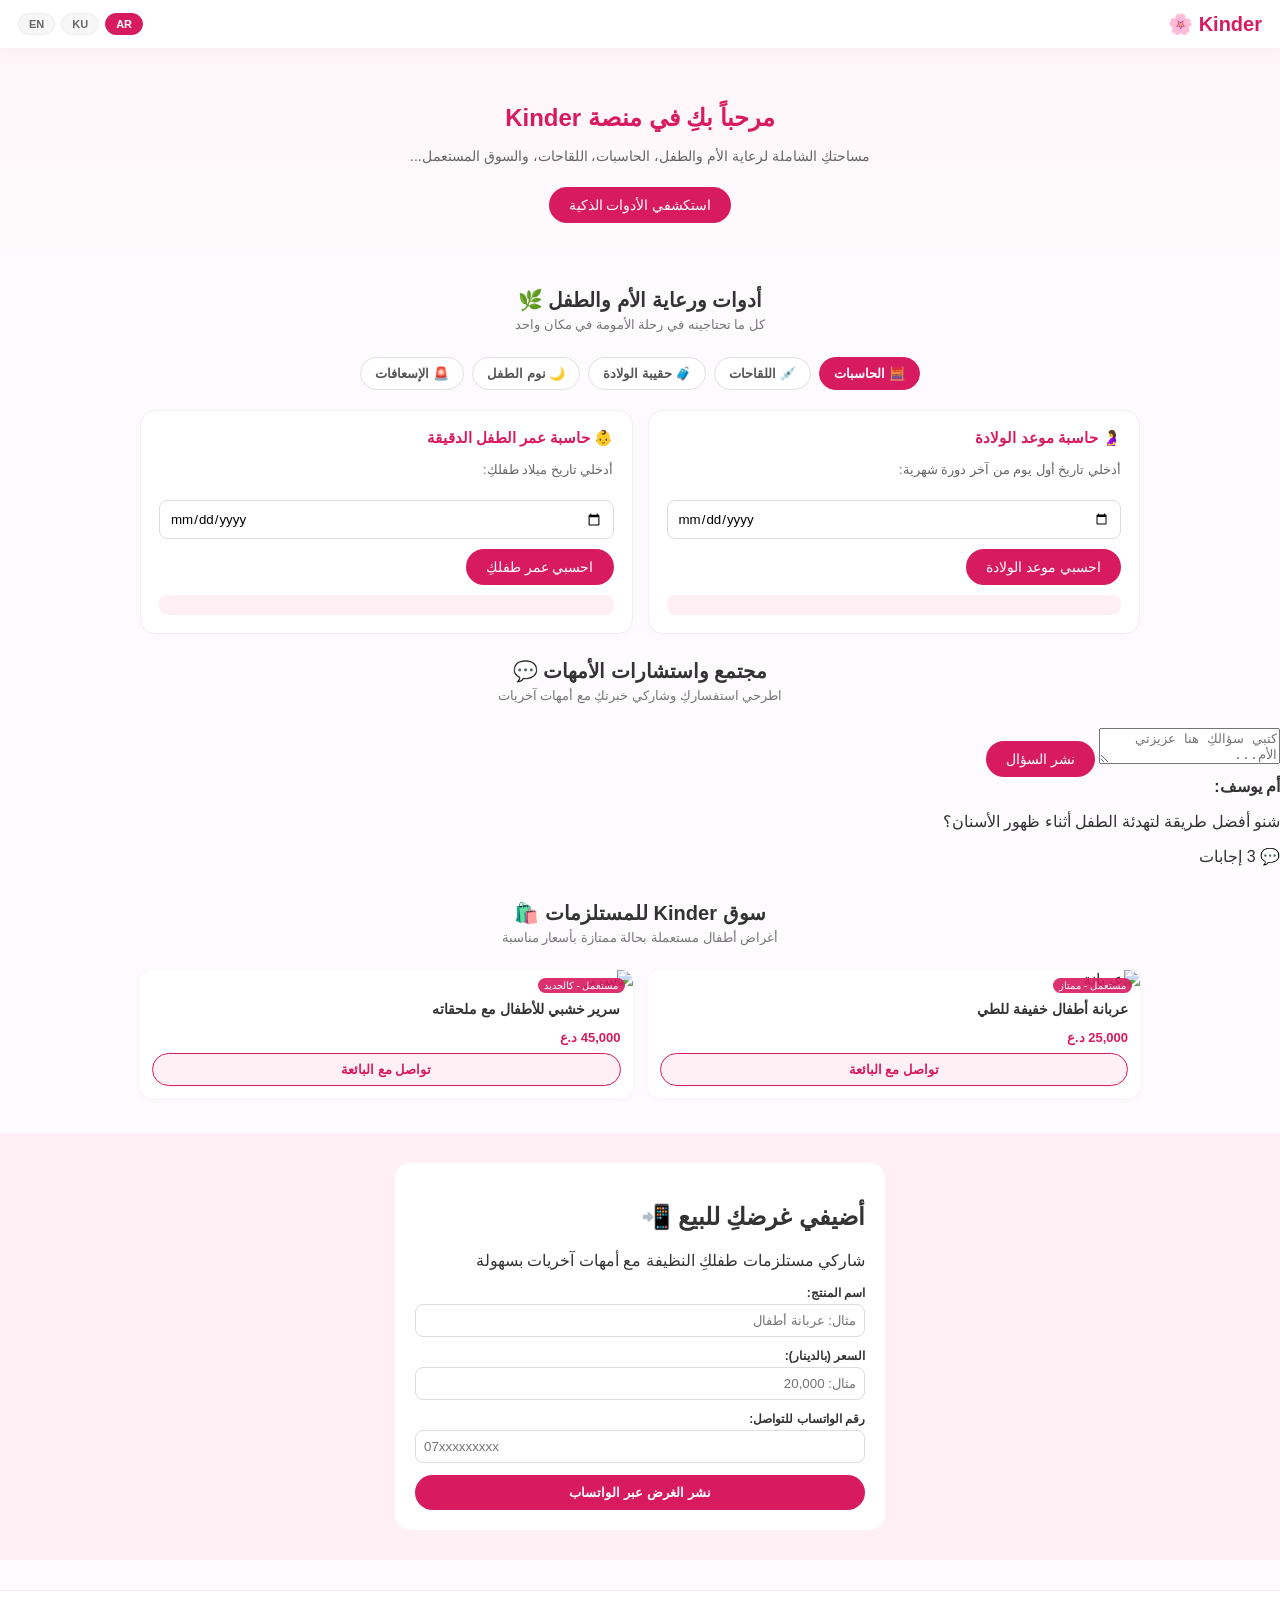
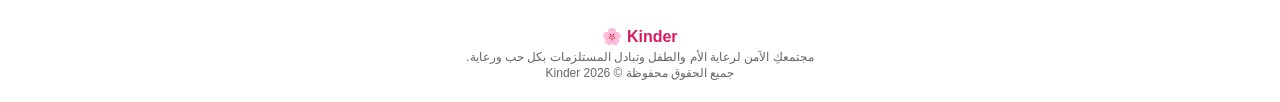
==== commit 354a4bf8: "Add initial home.html file with content and scripts" ====
--- a/home.html
+++ b/home.html
@@ -3,21 +3,14 @@
 <head>
     <meta charset="UTF-8">
     <meta name="viewport" content="width=device-width, initial-scale=1.0">
-    <title>Kinder - منصة الأم والطفل</title>
+    <title>Kinder - منصة الأم والطفل المتكاملة</title>
     <link rel="stylesheet" href="style.css">
 </head>
 <body>
 
-    <!-- شريط التنقل (Navbar) مع تبديل اللغات -->
+    <!-- شريط التنقل (Navbar) -->
     <nav class="navbar">
         <div class="logo">Kinder 🌸</div>
-        <ul class="nav-links">
-            <li><a href="#" class="active" data-key="nav_home">الرئيسية</a></li>
-            <li><a href="#care-section" data-key="nav_care">دليل الرعاية</a></li>
-            <li><a href="#market" data-key="nav_market">السوق المستعمل</a></li>
-            <li><a href="#add-item" data-key="nav_add">إضافة منتج</a></li>
-        </ul>
-        <!-- أزرار تبديل اللغة -->
         <div class="lang-switcher">
             <button onclick="setLanguage('ar')" class="lang-btn active">AR</button>
             <button onclick="setLanguage('ku')" class="lang-btn">KU</button>
@@ -28,24 +21,27 @@
     <!-- الواجهة الترحيبية -->
     <main class="hero-section">
         <h1 data-key="hero_title">مرحباً بكِ في منصة Kinder</h1>
-        <p data-key="hero_desc">مساحتكِ الخاصة لرعاية الأم والطفل وتبادل المستلزمات بسهولة وأمان...</p>
-        <a href="#care-section" class="btn-primary" data-key="hero_btn">استكشفي حاسبات ودليل الرعاية</a>
+        <p data-key="hero_desc">مساحتكِ الشاملة لرعاية الأم والطفل، الحاسبات، اللقاحات، والسوق المستعمل...</p>
+        <a href="#tools-section" class="btn-primary" data-key="hero_btn">استكشفي الأدوات الذكية</a>
     </main>
 
-    <!-- قسم الأدوات ودليل الرعاية الشامل -->
-    <section id="care-section" class="main-care-section">
+    <!-- القسم الرئيسي للأدوات والرعاية الشاملة -->
+    <section id="tools-section" class="main-care-section">
         <div class="section-header">
-            <h2 data-key="care_title">دليل الرعاية والأدوات الذكية 🌿</h2>
-            <p data-key="care_desc">كل ما تحتاجينه لمتابعة حملكِ ونمو طفلكِ في مكان واحد منظم</p>
-        </div>
-
+            <h2 data-key="tools_title">أدوات ورعاية الأم والطفل 🌿</h2>
+            <p data-key="tools_desc">كل ما تحتاجينه في رحلة الأمومة في مكان واحد</p>
+        </div>
+
+        <!-- أزرار التبويب الرئيسية -->
         <div class="main-tabs">
-            <button type="button" class="main-tab-btn active" onclick="openMainTab('calc-tab')" data-key="tab_calc">🧮 الحاسبات الذكية</button>
-            <button type="button" class="main-tab-btn" onclick="openMainTab('pregnancy-dev-tab')" data-key="tab_preg">🤰 تطورات الحمل</button>
-            <button type="button" class="main-tab-btn" onclick="openMainTab('baby-dev-tab')" data-key="tab_baby">👶 تطورات الطفل</button>
-        </div>
-
-        <!-- 1. محتوى الحاسبات -->
+            <button type="button" class="main-tab-btn active" onclick="openMainTab('calc-tab')" data-key="tab_calc">🧮 الحاسبات</button>
+            <button type="button" class="main-tab-btn" onclick="openMainTab('vaccine-tab')" data-key="tab_vaccine">💉 اللقاحات</button>
+            <button type="button" class="main-tab-btn" onclick="openMainTab('hospital-tab')" data-key="tab_hospital">🧳 حقيبة الولادة</button>
+            <button type="button" class="main-tab-btn" onclick="openMainTab('sleep-tab')" data-key="tab_sleep">🌙 نوم الطفل</button>
+            <button type="button" class="main-tab-btn" onclick="openMainTab('emergency-tab')" data-key="tab_emergency">🚨 الإسعافات</button>
+        </div>
+
+        <!-- 1. الحاسبات الذكية -->
         <div id="calc-tab" class="care-tab-content active">
             <div class="calculators-grid">
                 <div class="calc-card">
@@ -66,72 +62,96 @@
             </div>
         </div>
 
-        <!-- 2. محتوى تطورات الحمل -->
-        <div id="pregnancy-dev-tab" class="care-tab-content">
+        <!-- 2. جدول اللقاحات -->
+        <div id="vaccine-tab" class="care-tab-content">
             <div class="select-box">
-                <label for="pregnancyMonth" data-key="select_preg_label">اختاري شهر الحمل:</label>
-                <select id="pregnancyMonth" onchange="showPregnancyDev()">
-                    <option value="1">الشهر الأول (الأسبوع 1 - 4)</option>
-                    <option value="2">الشهر الثاني (الأسبوع 5 - 8)</option>
-                    <option value="3">الشهر الثالث (الأسبوع 9 - 12)</option>
-                    <option value="4">الشهر الرابع (الأسبوع 13 - 16)</option>
-                    <option value="5">الشهر الخامس (الأسبوع 17 - 20)</option>
-                    <option value="6">الشهر السادس (الأسبوع 21 - 24)</option>
-                    <option value="7">الشهر السابع (الأسبوع 25 - 28)</option>
-                    <option value="8">الشهر الثامن (الأسبوع 29 - 32)</option>
-                    <option value="9">الشهر التاسع (الأسبوع 33 - 40)</option>
+                <label for="vaccineAge" data-key="label_vaccine">اختاري عمر الطفل لتفاصيل اللقاحات:</label>
+                <select id="vaccineAge" onchange="showVaccineInfo()">
+                    <option value="birth">عند الولادة (حديث الولادة)</option>
+                    <option value="2m">عمر شهرين</option>
+                    <option value="4m">عمر 4 أشهر</option>
+                    <option value="6m">عمر 6 أشهر</option>
+                    <option value="12m">عمر سنة (12 شهر)</option>
                 </select>
             </div>
-            <div id="pregnancyDevResult" class="dev-card">
-                <h3>🌸 الشهر الأول من الحمل</h3>
-                <p>تبدأ النطفة بالانغراس في الرحم. قد تشعرين بإرهاق خفيف. ينصح ببدء تناول حمض الفوليك فوراً.</p>
-            </div>
-        </div>
-
-        <!-- 3. محتوى تطورات الطفل -->
-        <div id="baby-dev-tab" class="care-tab-content">
+            <div id="vaccineResult" class="dev-card">
+                <h3>📌 لقاحات حديث الولادة</h3>
+                <p>• لقاح البي سي جي (BCG) ضد السل.</p>
+                <p>• لقاح التهاب الكبد الفيروسي ب (Hep B) الجرعة الأولى.</p>
+                <p>• قطرات شلل الأطفال الفموية (OPV).</p>
+            </div>
+        </div>
+
+        <!-- 3. حقيبة الولادة -->
+        <div id="hospital-tab" class="care-tab-content">
+            <div class="checklist-card">
+                <h3 data-key="hospital_title">🧳 قائمة مستلزمات مستشفى الولادة</h3>
+                <p data-key="hospital_desc">حددي الأغراض التي قمتِ بتجهيزها في حقيبتكِ:</p>
+                <div class="checklist-items">
+                    <label><input type="checkbox"> ملابس قطنية مريحة للأم (2-3 طقم)</label><br>
+                    <label><input type="checkbox"> حفاضات أطفال ومبللة حديثي الولادة</label><br>
+                    <label><input type="checkbox"> ملابس وأفارولات للطفل (3 أطقم)</label><br>
+                    <label><input type="checkbox"> بطانية ولفافة ناعمة للطفل</label><br>
+                    <label><input type="checkbox"> فوط صحية ومستلزمات العناية الشحصية</label><br>
+                    <label><input type="checkbox"> المستندات الطبية والهوية الشخصية</label>
+                </div>
+            </div>
+        </div>
+
+        <!-- 4. جدول نوم الطفل -->
+        <div id="sleep-tab" class="care-tab-content">
             <div class="select-box">
-                <label for="babyMonth" data-key="select_baby_label">اختاري عمر الطفل:</label>
-                <select id="babyMonth" onchange="showBabyDev()">
-                    <option value="1">الشهر الأول</option>
-                    <option value="2">الشهر الثاني</option>
-                    <option value="3">الشهر الثالث</option>
-                    <option value="6">الشهر السادس</option>
-                    <option value="9">الشهر التاسع</option>
-                    <option value="12">السنة الأولى (12 شهر)</option>
+                <label for="sleepAge" data-key="label_sleep">اختاري عمر الطفل لمعرفة جدول النوم:</label>
+                <select id="sleepAge" onchange="showSleepInfo()">
+                    <option value="0-3">0 إلى 3 أشهر</option>
+                    <option value="4-11">4 إلى 11 شهر</option>
+                    <option value="1-2">سنة إلى سنتين</option>
                 </select>
             </div>
-            <div id="babyDevResult" class="dev-card">
-                <h3>🍼 الشهر الأول للطفل</h3>
-                <p>يعتمد كلياً على الرضاعة والنوم. يستجيب للأصوات القريبة ويركز بصره على مسافة قصيرة.</p>
+            <div id="sleepResult" class="dev-card">
+                <h3>🌙 النوم من 0 إلى 3 أشهر</h3>
+                <p><b>مجموع النوم المطلوب:</b> 14 - 17 ساعة يومياً.</p>
+                <p><b>الغفوات النهارية:</b> 3 إلى 5 غفوات قصيرة.</p>
+                <p><b>نصيحة:</b> ينام الرضيع لفترات قصيرة تتخللها الرضاعة المستمرة.</p>
+            </div>
+        </div>
+
+        <!-- 5. الإسعافات الأولية والطوارئ -->
+        <div id="emergency-tab" class="care-tab-content">
+            <div class="emergency-grid">
+                <div class="emergency-card">
+                    <h3>🌡️ ارتفاع الحرارة (الحمى)</h3>
+                    <p>• انزعي الملابس الثقيلة واستخدمي كماضات ماء فاتر على الأطراف والعنق.</p>
+                    <p>• تجنبي استخدام الماء البارد جداً أو الثلج.</p>
+                    <p>• أعطي خافض حرارة (باراسيتامول) حسب الجرعة الموصى بها طفلياً.</p>
+                </div>
+                <div class="emergency-card">
+                    <h3>🍼 المغص والغازات لدى الرضيع</h3>
+                    <p>• تدليك بطن الطفل بحركات دائرية خفيفة مع اتجاه عقارب الساعة.</p>
+                    <p>• ثني ركبتي الطفل ببطء نحو بطنه لإخراج الغازات.</p>
+                    <p>• التأكد من تجشؤ الطفل جيداً بعد كل رضعة.</p>
+                </div>
             </div>
         </div>
     </section>
 
-    <!-- قسم المقالات والمصادر -->
-    <section class="articles-section">
+    <!-- قسم مجتمع الأمهات والأسئلة -->
+    <section class="community-section">
         <div class="section-header">
-            <h2 data-key="articles_title">مقالات ونصائح موثوقة 📚</h2>
-            <p data-key="articles_desc">إرشادات مستندة لأحدث المصادر الطبية والتربوية</p>
-        </div>
-
-        <div class="articles-grid">
-            <div class="article-card">
-                <span class="article-source">NHS</span>
-                <h3 data-key="art1_title">التغذية السليمة للأم المرضعة</h3>
-                <p data-key="art1_desc">دليل شامل للوجبات المتوازنة والفيتامينات الأساسية لدعم صحة الأم وإنتاج الحليب.</p>
-            </div>
-
-            <div class="article-card">
-                <span class="article-source">AAP</span>
-                <h3 data-key="art2_title">نوم الرضيع الآمن والمنتظم</h3>
-                <p data-key="art2_desc">خطوات علمية لمساعدة طفلكِ على النوم العميق وتقليل حالات الاستيقاظ المتكرر.</p>
-            </div>
-
-            <div class="article-card">
-                <span class="article-source">Mayo Clinic</span>
-                <h3 data-key="art3_title">تطوير مهارات الطفل الحركية</h3>
-                <p data-key="art3_desc">أنشطة بسيطة وممتعة تحفز نمو عضلات طفلكِ وتركيزه الذهني في السنة الأولى.</p>
+            <h2 data-key="comm_title">مجتمع واستشارات الأمهات 💬</h2>
+            <p data-key="comm_desc">اطرحي استفساركِ وشاركي خبرتكِ مع أمهات آخريات</p>
+        </div>
+
+        <div class="community-box">
+            <textarea id="questionInput" placeholder="كتبي سؤالكِ هنا عزيزتي الأم..."></textarea>
+            <button class="btn-primary" onclick="postQuestion()" data-key="btn_post_q">نشر السؤال</button>
+            
+            <div id="questionsContainer" class="questions-list">
+                <div class="question-card">
+                    <strong>أم يوسف:</strong>
+                    <p>شنو أفضل طريقة لتهدئة الطفل أثناء ظهور الأسنان؟</p>
+                    <span class="q-reply">💬 3 إجابات</span>
+                </div>
             </div>
         </div>
     </section>
@@ -184,15 +204,6 @@
                 </div>
 
                 <div class="form-group">
-                    <label for="condition" data-key="label_cond">حالة الغرض:</label>
-                    <select id="condition">
-                        <option value="new">مستعمل - كالجديد</option>
-                        <option value="excellent">مستعمل - بحالة ممتازة</option>
-                        <option value="good">مستعمل - بحالة جيدة</option>
-                    </select>
-                </div>
-
-                <div class="form-group">
                     <label for="phone" data-key="label_phone">رقم الواتساب للتواصل:</label>
                     <input type="tel" id="phone" placeholder="07xxxxxxxxx">
                 </div>
@@ -210,61 +221,49 @@
         </div>
     </footer>
 
-    <!-- سكريبت الترجمة والوظائف -->
+    <!-- سكريبت الوظائف والترجمة -->
     <script>
         const translations = {
             ar: {
-                nav_home: "الرئيسية", nav_care: "دليل الرعاية", nav_market: "السوق المستعمل", nav_add: "إضافة منتج",
-                hero_title: "مرحباً بكِ في منصة Kinder", hero_desc: "مساحتكِ الخاصة لرعاية الأم والطفل وتبادل المستلزمات بسهولة وأمان...", hero_btn: "استكشفي حاسبات ودليل الرعاية",
-                care_title: "دليل الرعاية والأدوات الذكية 🌿", care_desc: "كل ما تحتاجينه لمتابعة حملكِ ونمو طفلكِ في مكان واحد منظم",
-                tab_calc: "🧮 الحاسبات الذكية", tab_preg: "🤰 تطورات الحمل", tab_baby: "👶 تطورات الطفل",
+                hero_title: "مرحباً بكِ في منصة Kinder", hero_desc: "مساحتكِ الشاملة لرعاية الأم والطفل، الحاسبات، اللقاحات، والسوق المستعمل...", hero_btn: "استكشفي الأدوات الذكية",
+                tools_title: "أدوات ورعاية الأم والطفل 🌿", tools_desc: "كل ما تحتاجينه في رحلة الأمومة في مكان واحد",
+                tab_calc: "🧮 الحاسبات", tab_vaccine: "💉 اللقاحات", tab_hospital: "🧳 حقيبة الولادة", tab_sleep: "🌙 نوم الطفل", tab_emergency: "🚨 الإسعافات",
                 calc_preg_title: "🤰 حاسبة موعد الولادة", calc_preg_desc: "أدخلي تاريخ أول يوم من آخر دورة شهرية:", btn_calc_preg: "احسبي موعد الولادة",
                 calc_baby_title: "👶 حاسبة عمر الطفل الدقيقة", calc_baby_desc: "أدخلي تاريخ ميلاد طفلكِ:", btn_calc_baby: "احسبي عمر طفلكِ",
-                select_preg_label: "اختاري شهر الحمل:", select_baby_label: "اختاري عمر الطفل:",
-                articles_title: "مقالات ونصائح موثوقة 📚", articles_desc: "إرشادات مستندة لأحدث المصادر الطبية والتربوية",
-                art1_title: "التغذية السليمة للأم المرضعة", art1_desc: "دليل شامل للوجبات المتوازنة والفيتامينات الأساسية لدعم صحة الأم وإنتاج الحليب.",
-                art2_title: "نوم الرضيع الآمن والمنتظم", art2_desc: "خطوات علمية لمساعدة طفلكِ على النوم العميق وتقليل حالات الاستيقاظ المتكرر.",
-                art3_title: "تطوير مهارات الطفل الحركية", art3_desc: "أنشطة بسيطة وممتعة تحفز نمو عضلات طفلكِ وتركيزه الذهني في السنة الأولى.",
-                market_title: "سوق Kinder للمستلزمات 🛍️", market_desc: "أغراض أطفال مستعملة بحالة ممتازة بأسعار مناسبة",
+                label_vaccine: "اختاري عمر الطفل لتفاصيل اللقاحات:", hospital_title: "🧳 قائمة مستلزمات مستشفى الولادة", hospital_desc: "حددي الأغراض التي قمتِ بتجهيزها في حقيبتكِ:",
+                label_sleep: "اختاري عمر الطفل لمعرفة جدول النوم:", comm_title: "مجتمع واستشارات الأمهات 💬", comm_desc: "اطرحي استفساركِ وشاركي خبرتكِ مع أمهات آخريات",
+                btn_post_q: "نشر السؤال", market_title: "سوق Kinder للمستلزمات 🛍️", market_desc: "أغراض أطفال مستعملة بحالة ممتازة بأسعار مناسبة",
                 p1_title: "عربانة أطفال خفيفة للطي", p2_title: "سرير خشبي للأطفال مع ملحقاته", btn_contact: "تواصل مع البائعة",
                 form_title: "أضيفي غرضكِ للبيع 📲", form_desc: "شاركي مستلزمات طفلكِ النظيفة مع أمهات آخريات بسهولة",
-                label_title: "اسم المنتج:", label_price: "السعر (بالدينار):", label_cond: "حالة الغرض:", label_phone: "رقم الواتساب للتواصل:", btn_submit: "نشر الغرض عبر الواتساب",
+                label_title: "اسم المنتج:", label_price: "السعر (بالدينار):", label_phone: "رقم الواتساب للتواصل:", btn_submit: "نشر الغرض عبر الواتساب",
                 footer_desc: "مجتمعكِ الآمن لرعاية الأم والطفل وتبادل المستلزمات بكل حب ورعاية."
             },
             ku: {
-                nav_home: "ماڵەوە", nav_care: "ڕێنمایی چاودێری", nav_market: "بازاڕی بەکارهاتوو", nav_add: "زیادکردنی کەلوپەل",
-                hero_title: "بەخێربێن بۆ سەکۆی Kinder", hero_desc: "شوێنی تایبەتی تۆ بۆ چاودێری دایک و منداڵ و ئاڵوگۆڕی پێداویستییەکان...", hero_btn: "ژمێرەرەکان و ڕێنمایی چاودێری ببینە",
-                care_title: "ڕێنمایی چاودێری و ئامرازە ژیرەکان 🌿", care_desc: "هەموو ئەوەی پێویستتە بۆ بەدواداچوونی دووگیانی و گەشەی منداڵەکەت",
-                tab_calc: "🧮 ژمێرەرە ژیرەکان", tab_preg: "🤰 گەشەی دووگیانی", tab_baby: "👶 گەشەی منداڵ",
-                calc_preg_title: "🤰 ژمێرەری بەرواری لەدایکبوون", calc_preg_desc: "بەرواری یەکەم ڕۆژی کۆتا سوڕی مانگانە بنووسە:", btn_calc_preg: "بەرواری لەدایکبوون بژمێرە",
+                hero_title: "بەخێربێن بۆ سەکۆی Kinder", hero_desc: "شوێنی گشتگیری تۆ بۆ چاودێری دایک و منداڵ، ژمێرەرەکان، کوتان، و بازاڕی بەکارهاتوو...", hero_btn: "ئامرازە ژیرەکان ببینە",
+                tools_title: "ئامراز و چاودێری دایک و منداڵ 🌿", tools_desc: "هەموو ئەوەی پێویستتە لە گەشتی دایکایەتیدا لە یەک شوێن",
+                tab_calc: "🧮 ژمێرەرەکان", tab_vaccine: "💉 کوتانەکان", tab_hospital: "🧳 جانتای نەخۆشخانە", tab_sleep: "🌙 خەوی منداڵ", tab_emergency: "🚨 فریاگوزاری",
+                calc_preg_title: "🤰 ژمێرەری بەرواري لەدایکبوون", calc_preg_desc: "بەرواری یەکەم ڕۆژی کۆتا سوڕی مانگانە بنووسە:", btn_calc_preg: "بەرواری لەدایکبوون بژمێرە",
                 calc_baby_title: "👶 ژمێرەری تەمەنی منداڵ", calc_baby_desc: "بەرواری لەدایکبوونی منداڵەکەت بنووسە:", btn_calc_baby: "تەمەنی منداڵەکەت بژمێرە",
-                select_preg_label: "مانگی دووگیانی هەڵبژێرە:", select_baby_label: "تەمەنی منداڵ هەڵبژێرە:",
-                articles_title: "بڵاوکراوە و ئامۆژگاری جێی بڕوا 📚", articles_desc: "ڕێنمایی لەسەر بنەمای نوێترین سەرچاوە پزیشکییەکان",
-                art1_title: "خۆراکی دروست بۆ دایکی شیردەر", art1_desc: "ڕێنمایی گشتگیر بۆ خۆراکی هاوسەنگ و ڤیتامینە بنەڕەتییەکان.",
-                art2_title: "خەوی ئارام و ڕێکخراوی ساوا", art2_desc: "هەنگاوی زانستی بۆ یارمەتیدانی منداڵەکەت بۆ خەوێکی قووڵ.",
-                art3_title: "پەرەپێدانی لێهاتوویی جوڵەیی منداڵ", art3_desc: "چالاکی ئاسان و خۆش بۆ هاندانی گەشەی ماسولکەکانی منداڵ.",
-                market_title: "بازاڕی Kinder بۆ پێداویستییەکان 🛍️", market_desc: "کەلوپەلی بەکارهاتووی منداڵان بە کوالێتی بەرز و نرخی گونجاو",
+                label_vaccine: "تەمەنی منداڵ هەڵبژێرە بۆ زانیاری کوتان:", hospital_title: "🧳 لیستی پێداویستییەکانی نەخۆشخانەی منداڵبوون", hospital_desc: "ئەو شتانە دیاری بکە کە ئامادەت کردوون:",
+                label_sleep: "تەمەنی منداڵ هەڵبژێرە بۆ خشتی خەو:", comm_title: "کۆمەڵگە و ڕاوێژی دایکان 💬", comm_desc: "پسیارەکەت بپرسە و ئەزموونت لەگەڵ دایکانی تر ببهەشە",
+                btn_post_q: "بڵاوکردنەوەی پرسیار", market_title: "بازاڕی Kinder بۆ پێداویستییەکان 🛍️", market_desc: "کەلوپەلی بەکارهاتووی منداڵان بە کوالێتی بەرز و نرخی گونجاو",
                 p1_title: "عەرەبانەی منداڵان", p2_title: "بێشکەی دار بۆ منداڵان", btn_contact: "پەیوەندی بە فروشیاڕ بکە",
                 form_title: "کەلوپەلەکەت بۆ فروش بنووسە 📲", form_desc: "پێداویستییە پاکەکانی منداڵەکەت ببهەشە لەگەڵ دایکانی تردا",
-                label_title: "ناوی بەرهەم:", label_price: "نرخ (بە دینار):", label_cond: "دۆخی کەلوپەل:", label_phone: "ژمارەی واتسئاپ:", btn_submit: "بڵاوکردنەوە لە ڕێگەی واتسئاپ",
+                label_title: "ناوی بەرهەم:", label_price: "نرخ (بە دینار):", label_phone: "ژمارەی واتسئاپ:", btn_submit: "بڵاوکردنەوە لە ڕێگەی واتسئاپ",
                 footer_desc: "کۆمەڵگەی ئارامی تۆ بۆ چاودێری دایک و منداڵ."
             },
             en: {
-                nav_home: "Home", nav_care: "Care Guide", nav_market: "Marketplace", nav_add: "Add Item",
-                hero_title: "Welcome to Kinder Platform", hero_desc: "Your safe space for mother & child care and marketplace...", hero_btn: "Explore Calculators & Guide",
-                care_title: "Care Guide & Smart Tools 🌿", care_desc: "Everything you need to track your pregnancy and child's growth",
-                tab_calc: "🧮 Smart Calculators", tab_preg: "🤰 Pregnancy Progress", tab_baby: "👶 Baby Development",
+                hero_title: "Welcome to Kinder Platform", hero_desc: "Your all-in-one space for mother & child care, calculators, vaccines, and marketplace...", hero_btn: "Explore Smart Tools",
+                tools_title: "Mother & Child Tools 🌿", tools_desc: "Everything you need in your motherhood journey in one place",
+                tab_calc: "🧮 Calculators", tab_vaccine: "💉 Vaccines", tab_hospital: "🧳 Hospital Bag", tab_sleep: "🌙 Baby Sleep", tab_emergency: "🚨 First Aid",
                 calc_preg_title: "🤰 Due Date Calculator", calc_preg_desc: "Enter the first day of your last period:", btn_calc_preg: "Calculate Due Date",
                 calc_baby_title: "👶 Baby Age Calculator", calc_baby_desc: "Enter your baby's birth date:", btn_calc_baby: "Calculate Age",
-                select_preg_label: "Select Pregnancy Month:", select_baby_label: "Select Baby Age:",
-                articles_title: "Trusted Articles & Advice 📚", articles_desc: "Evidence-based guidelines from top medical sources",
-                art1_title: "Proper Nutrition for Nursing Mothers", art1_desc: "Comprehensive guide to balanced meals and essential vitamins.",
-                art2_title: "Safe and Regular Infant Sleep", art2_desc: "Scientific steps to help your baby sleep deeply and soundly.",
-                art3_title: "Developing Baby's Motor Skills", art3_desc: "Fun and simple activities to stimulate muscle growth.",
-                market_title: "Kinder Essentials Marketplace 🛍️", market_desc: "Pre-loved baby items in excellent condition",
+                label_vaccine: "Select baby age for vaccine details:", hospital_title: "🧳 Maternity Hospital Bag Checklist", hospital_desc: "Check off items you have packed:",
+                label_sleep: "Select baby age for sleep schedule:", comm_title: "Moms Community & Q&A 💬", comm_desc: "Ask questions and share tips with other mothers",
+                btn_post_q: "Post Question", market_title: "Kinder Essentials Marketplace 🛍️", market_desc: "Pre-loved baby items in excellent condition",
                 p1_title: "Foldable Light Baby Stroller", p2_title: "Wooden Baby Bed with Accessories", btn_contact: "Contact Seller",
                 form_title: "List Your Item for Sale 📲", form_desc: "Easily share clean baby items with other mothers",
-                label_title: "Product Name:", label_price: "Price (IQD):", label_cond: "Item Condition:", label_phone: "WhatsApp Number:", btn_submit: "Post via WhatsApp",
+                label_title: "Product Name:", label_price: "Price (IQD):", label_phone: "WhatsApp Number:", btn_submit: "Post via WhatsApp",
                 footer_desc: "Your safe community for mother and child care."
             }
         };
@@ -294,17 +293,17 @@
 
         function calculatePregnancy() {
             var inputDate = document.getElementById('lastPeriodDate').value;
-            if (!inputDate) { alert("Please select a date 🌸"); return; }
+            if (!inputDate) { alert("رجاءً اختاري تاريخاً 🌸"); return; }
             var lmp = new Date(inputDate);
             var dueDate = new Date(lmp);
             dueDate.setDate(dueDate.getDate() + 280);
             var options = { year: 'numeric', month: 'long', day: 'numeric' };
-            document.getElementById('pregnancyResult').innerHTML = "✨ <b>Expected Due Date:</b> <br><span style='color:#d81b60; font-size:18px; font-weight:bold;'>" + dueDate.toLocaleDateString('en-US', options) + "</span>";
+            document.getElementById('pregnancyResult').innerHTML = "✨ <b>موعد الولادة المتوقع:</b> <br><span style='color:#d81b60; font-size:18px; font-weight:bold;'>" + dueDate.toLocaleDateString('ar-EG', options) + "</span>";
         }
 
         function calculateBabyAge() {
             var inputDate = document.getElementById('babyBirthDate').value;
-            if (!inputDate) { alert("Please select a date 🌸"); return; }
+            if (!inputDate) { alert("رجاءً اختاري تاريخاً 🌸"); return; }
             var birthDate = new Date(inputDate);
             var today = new Date();
             var years = today.getFullYear() - birthDate.getFullYear();
@@ -312,31 +311,47 @@
             var days = today.getDate() - birthDate.getDate();
             if (days < 0) { months--; days += 30; }
             if (months < 0) { years--; months += 12; }
-            document.getElementById('babyAgeResult').innerHTML = "✨ <b>Baby's Age:</b> <br><span style='color:#d81b60; font-size:18px; font-weight:bold;'>" + years + " Y / " + months + " M / " + days + " D</span>";
-        }
-
-        function showPregnancyDev() {
-            var month = document.getElementById('pregnancyMonth').value;
-            var info = {
-                "1": "<h3>🌸 الشهر الأول / Month 1</h3><p>تبدأ النطفة بالانغراس في الرحم. / Embryo implants in the uterus.</p>",
-                "2": "<h3>🌸 الشهر الثاني / Month 2</h3><p>يبدأ قلب الجنين بالنبض. / Heartbeat begins.</p>"
+            document.getElementById('babyAgeResult').innerHTML = "✨ <b>عمر الطفل:</b> <br><span style='color:#d81b60; font-size:18px; font-weight:bold;'>" + years + " سنة / " + months + " شهر / " + days + " يوم</span>";
+        }
+
+        function showVaccineInfo() {
+            var val = document.getElementById('vaccineAge').value;
+            var data = {
+                "birth": "<h3>📌 لقاحات حديث الولادة</h3><p>• البي سي جي (BCG) للسل.</p><p>• الجرعة الأولى للتهاب الكبد ب.</p>",
+                "2m": "<h3>📌 لقاحات عمر شهرين</h3><p>• اللقاح الخماسي (الجرعة الأولى).</p><p>• لقاح شلل الأطفال والروتا.</p>",
+                "4m": "<h3>📌 لقاحات عمر 4 أشهر</h3><p>• اللقاح الخماسي (الجرعة الثانية).</p><p>• المكورات الرئوية وشلل الأطفال.</p>",
+                "6m": "<h3>📌 لقاحات عمر 6 أشهر</h3><p>• اللقاح الخماسي (الجرعة الثالثة).</p><p>• قطرات شلل الأطفال الفموية.</p>",
+                "12m": "<h3>📌 لقاحات عمر سنة</h3><p>• لقاح الحصبة والنكاف والحميراء (MMR).</p>"
             };
-            document.getElementById('pregnancyDevResult').innerHTML = info[month] || "<p>معلومات الشهر التفاعلية...</p>";
-        }
-
-        function showBabyDev() {
-            var month = document.getElementById('babyMonth').value;
-            var info = {
-                "1": "<h3>🍼 الشهر الأول / Month 1</h3><p>يعتمد كلياً على الرضاعة والنوم. / Relies entirely on feeding and sleep.</p>"
+            document.getElementById('vaccineResult').innerHTML = data[val];
+        }
+
+        function showSleepInfo() {
+            var val = document.getElementById('sleepAge').value;
+            var data = {
+                "0-3": "<h3>🌙 النوم من 0 إلى 3 أشهر</h3><p><b>مجموع النوم:</b> 14 - 17 ساعة يومياً.</p><p><b>الغفوات:</b> 3 إلى 5 غفوات.</p>",
+                "4-11": "<h3>🌙 النوم من 4 إلى 11 شهر</h3><p><b>مجموع النوم:</b> 12 - 15 ساعة يومياً.</p><p><b>الغفوات:</b> 2 إلى 3 غفوات.</p>",
+                "1-2": "<h3>🌙 النوم من سنة إلى سنتين</h3><p><b>مجموع النوم:</b> 11 - 14 ساعة يومياً.</p><p><b>الغفوات:</b> غفوة واحدة إلى غفوتين.</p>"
             };
-            document.getElementById('babyDevResult').innerHTML = info[month] || "<p>معلومات عمر الطفل التفاعلية...</p>";
+            document.getElementById('sleepResult').innerHTML = data[val];
+        }
+
+        function postQuestion() {
+            var q = document.getElementById('questionInput').value;
+            if(!q) { alert("يرجى كتابة سؤال أولاً 🌸"); return; }
+            var list = document.getElementById('questionsContainer');
+            var card = document.createElement('div');
+            card.className = 'question-card';
+            card.innerHTML = "<strong>أم جديدة:</strong><p>" + q + "</p><span class='q-reply'>💬 0 إجابات (بانتظار الرد)</span>";
+            list.prepend(card);
+            document.getElementById('questionInput').value = "";
         }
 
         function submitItem() {
             var title = document.getElementById('title').value;
             var price = document.getElementById('price').value;
             var phone = document.getElementById('phone').value;
-            if (!title || !price || !phone) { alert("Please fill all fields 🌸"); return; }
+            if (!title || !price || !phone) { alert("يرجى ملء جميع الحقول 🌸"); return; }
             var myPhoneNumber = "9647000000000";
             var message = "Kinder Platform Item:%0A" + encodeURIComponent(title) + "%0APrice: " + encodeURIComponent(price) + "%0APhone: " + encodeURIComponent(phone);
             window.open("https://wa.me/" + myPhoneNumber + "?text=" + message, '_blank');
--- a/style.css
+++ b/style.css
@@ -5,92 +5,93 @@
     color: #333333;
     margin: 0;
     padding: 0;
-    direction: rtl;
-}
-
-/* إصلاح الاتجاهات للحقول */
-input, select, button {
-    direction: rtl !important;
-    text-align: right !important;
-    font-family: inherit;
-}
-
-/* شريط التنقل Navbar */
+}
+
+/* التكيف التلقائي مع الاتجاهين */
+html[dir="rtl"] { direction: rtl; text-align: right; }
+html[dir="ltr"] { direction: ltr; text-align: left; }
+
+/* شريط التنقل Navbar أنيق ومناسب للموبايل */
 .navbar {
     display: flex;
     justify-content: space-between;
     align-items: center;
     background-color: #ffffff;
-    padding: 15px 30px;
+    padding: 12px 18px;
     box-shadow: 0 2px 10px rgba(0, 0, 0, 0.04);
+    position: sticky;
+    top: 0;
+    z-index: 100;
 }
 
 .logo {
-    font-size: 22px;
+    font-size: 20px;
     font-weight: bold;
     color: #d81b60;
 }
 
+/* أخفينا الروابط الطويلة على الموبايل لتجنب الازدحام */
 .nav-links {
-    list-style: none;
-    display: flex;
-    gap: 20px;
-    margin: 0;
-    padding: 0;
-}
-
-.nav-links a {
-    text-decoration: none;
-    color: #555555;
-    font-weight: 500;
-}
-
-.nav-links a:hover, .nav-links a.active {
-    color: #d81b60;
+    display: none;
+}
+
+/* أزرار اللغات أفقية وأنيقة جداً */
+.lang-switcher {
+    display: flex !important;
+    flex-direction: row !important;
+    gap: 6px;
+    align-items: center;
+}
+
+.lang-btn {
+    background-color: #f7f7f7;
+    border: 1px solid #eee;
+    color: #666;
+    padding: 4px 10px;
+    border-radius: 15px;
+    font-size: 11px;
+    font-weight: bold;
+    cursor: pointer;
+    transition: all 0.2s ease;
+}
+
+.lang-btn.active, .lang-btn:hover {
+    background-color: #d81b60;
+    color: #ffffff;
+    border-color: #d81b60;
 }
 
 /* القسم الرئيسي (Hero) */
 .hero-section {
     text-align: center;
-    padding: 60px 20px;
+    padding: 40px 20px;
     background: linear-gradient(180deg, #fff5f8 0%, #fdfbfd 100%);
 }
 
-.hero-section h1 { color: #d81b60; font-size: 32px; margin-bottom: 10px; }
-.hero-section p { color: #666666; font-size: 16px; margin-bottom: 20px; }
+.hero-section h1 { color: #d81b60; font-size: 24px; margin-bottom: 10px; }
+.hero-section p { color: #666666; font-size: 14px; margin-bottom: 20px; line-height: 1.5; }
 
 /* العناوين العامة */
 .section-header {
     text-align: center;
-    margin-bottom: 30px;
-}
-
-.section-header h2 {
-    color: #333333;
-    font-size: 24px;
-    margin-bottom: 5px;
-}
-
-.section-header p {
-    color: #777777;
-    font-size: 14px;
-    margin: 0;
-}
+    margin-bottom: 25px;
+}
+
+.section-header h2 { color: #333333; font-size: 20px; margin-bottom: 5px; }
+.section-header p { color: #777777; font-size: 13px; margin: 0; }
 
 /* الأزرار */
 .btn-primary {
     background-color: #d81b60;
     color: white;
     text-decoration: none;
-    padding: 10px 24px;
+    padding: 10px 20px;
     border: none;
-    font-size: 15px;
+    font-size: 14px;
     border-radius: 20px;
     cursor: pointer;
-    transition: background 0.3s;
-}
-
-.btn-primary:hover { background-color: #c2185b; }
+    display: inline-block;
+}
 
 .btn-secondary {
     background-color: #fff0f5;
@@ -103,18 +104,18 @@
     font-weight: bold;
 }
 
-/* قسم الأدوات والدليل الرئيسي (المجمع) */
+/* قسم الأدوات */
 .main-care-section {
     max-width: 1000px;
-    margin: 40px auto;
-    padding: 0 20px;
+    margin: 25px auto;
+    padding: 0 15px;
 }
 
 .main-tabs {
     display: flex;
     justify-content: center;
-    gap: 10px;
-    margin-bottom: 30px;
+    gap: 8px;
+    margin-bottom: 20px;
     flex-wrap: wrap;
 }
 
@@ -122,14 +123,14 @@
     background-color: #ffffff;
     border: 1px solid #e0e0e0;
     color: #555555;
-    padding: 10px 20px;
-    border-radius: 25px;
-    font-weight: bold;
-    cursor: pointer;
-    transition: all 0.3s;
-}
-
-.main-tab-btn.active, .main-tab-btn:hover {
+    padding: 8px 14px;
+    border-radius: 20px;
+    font-size: 13px;
+    font-weight: bold;
+    cursor: pointer;
+}
+
+.main-tab-btn.active {
     background-color: #d81b60;
     color: #ffffff;
     border-color: #d81b60;
@@ -138,22 +139,22 @@
 .care-tab-content { display: none; }
 .care-tab-content.active { display: block; }
 
-/* الشبكات والتنسيق الداخلي */
+/* البطاقات والحاسبات */
 .calculators-grid {
     display: grid;
     grid-template-columns: repeat(auto-fit, minmax(280px, 1fr));
-    gap: 20px;
+    gap: 15px;
 }
 
 .calc-card {
     background-color: #ffffff;
     border: 1px solid #f0f0f0;
     border-radius: 15px;
-    padding: 20px;
-    box-shadow: 0 4px 12px rgba(0,0,0,0.02);
-}
-
-.calc-card h3 { color: #d81b60; font-size: 16px; margin-top: 0; }
+    padding: 18px;
+    box-shadow: 0 2px 8px rgba(0,0,0,0.02);
+}
+
+.calc-card h3 { color: #d81b60; font-size: 15px; margin-top: 0; }
 .calc-card p { color: #666666; font-size: 13px; }
 
 .calc-input {
@@ -163,6 +164,7 @@
     border-radius: 8px;
     margin: 10px 0;
     box-sizing: border-box;
+    font-family: inherit;
 }
 
 .calc-result {
@@ -173,92 +175,54 @@
     text-align: center;
 }
 
-.select-box { text-align: center; margin-bottom: 20px; }
-.select-box select { padding: 8px 15px; border-radius: 8px; border: 1px solid #d81b60; }
+.select-box { text-align: center; margin-bottom: 15px; }
+.select-box select { padding: 8px 12px; border-radius: 8px; border: 1px solid #d81b60; font-family: inherit; }
 
 .dev-card {
     background-color: #ffffff;
-    border-right: 4px solid #d81b60;
     border-radius: 10px;
-    padding: 20px;
+    padding: 18px;
     max-width: 650px;
     margin: 0 auto;
-    box-shadow: 0 2px 10px rgba(0,0,0,0.03);
-}
-
-.dev-card h3 { color: #d81b60; margin-top: 0; }
-
-/* قسم المقالات والمصادر */
-.articles-section {
-    max-width: 1000px;
-    margin: 50px auto;
-    padding: 0 20px;
-}
-
-.articles-grid {
-    display: grid;
-    grid-template-columns: repeat(auto-fit, minmax(260px, 1fr));
-    gap: 20px;
-}
-
-.article-card {
-    background-color: #ffffff;
-    border: 1px solid #f0f0f0;
-    border-radius: 12px;
-    padding: 20px;
-    position: relative;
-}
-
-.article-source {
-    font-size: 11px;
-    color: #888888;
-    background-color: #f5f5f5;
-    padding: 3px 8px;
-    border-radius: 10px;
-    display: inline-block;
-    margin-bottom: 8px;
-}
-
-.article-card h3 { color: #d81b60; font-size: 16px; margin: 0 0 8px 0; }
-.article-card p { color: #666666; font-size: 13px; line-height: 1.5; margin: 0; }
+    box-shadow: 0 2px 8px rgba(0,0,0,0.03);
+}
+
+html[dir="rtl"] .dev-card { border-right: 4px solid #d81b60; }
+html[dir="ltr"] .dev-card { border-left: 4px solid #d81b60; }
+
+.dev-card h3 { color: #d81b60; margin-top: 0; font-size: 16px; }
+
+/* قسم المقالات */
+.articles-section { max-width: 1000px; margin: 35px auto; padding: 0 15px; }
+.articles-grid { display: grid; grid-template-columns: repeat(auto-fit, minmax(250px, 1fr)); gap: 15px; }
+.article-card { background-color: #ffffff; border: 1px solid #f0f0f0; border-radius: 12px; padding: 18px; }
+.article-source { font-size: 10px; color: #888; background: #f5f5f5; padding: 2px 6px; border-radius: 8px; display: inline-block; margin-bottom: 6px; }
+.article-card h3 { color: #d81b60; font-size: 15px; margin: 0 0 6px 0; }
+.article-card p { color: #666; font-size: 12px; line-height: 1.5; margin: 0; }
 
 /* سوق المستعمل */
-.market-section {
-    max-width: 1000px;
-    margin: 50px auto;
-    padding: 0 20px;
-}
-
-.product-grid {
-    display: grid;
-    grid-template-columns: repeat(auto-fit, minmax(250px, 1fr));
-    gap: 20px;
-}
-
-.product-card {
-    background-color: #ffffff;
-    border-radius: 12px;
-    overflow: hidden;
-    box-shadow: 0 2px 10px rgba(0,0,0,0.03);
-    position: relative;
-}
-
-.product-card img { width: 100%; height: 180px; object-fit: cover; }
-.product-badge { position: absolute; top: 10px; right: 10px; background: rgba(216,27,96,0.9); color: white; padding: 3px 8px; font-size: 11px; border-radius: 10px; }
-.product-info { padding: 15px; }
-.product-info h3 { font-size: 15px; margin: 0 0 8px 0; }
-.product-info .price { color: #d81b60; font-weight: bold; margin-bottom: 10px; }
+.market-section { max-width: 1000px; margin: 35px auto; padding: 0 15px; }
+.product-grid { display: grid; grid-template-columns: repeat(auto-fit, minmax(220px, 1fr)); gap: 15px; }
+.product-card { background-color: #ffffff; border-radius: 12px; overflow: hidden; box-shadow: 0 2px 8px rgba(0,0,0,0.03); position: relative; }
+.product-card img { width: 100%; height: 160px; object-fit: cover; }
+.product-badge { position: absolute; top: 8px; background: rgba(216,27,96,0.9); color: white; padding: 2px 6px; font-size: 10px; border-radius: 8px; }
+html[dir="rtl"] .product-badge { right: 8px; }
+html[dir="ltr"] .product-badge { left: 8px; }
+
+.product-info { padding: 12px; }
+.product-info h3 { font-size: 14px; margin: 0 0 6px 0; }
+.product-info .price { color: #d81b60; font-weight: bold; margin-bottom: 8px; font-size: 13px; }
 
 /* نموذج الإضافة */
-.form-section { background-color: #fff0f5; padding: 40px 20px; margin-top: 50px; }
-.form-container { max-width: 500px; margin: 0 auto; background: white; padding: 25px; border-radius: 15px; }
-.form-group { margin-bottom: 15px; }
-.form-group label { display: block; margin-bottom: 5px; font-weight: bold; font-size: 13px; }
-.form-group input, .form-group select { width: 100%; padding: 10px; border: 1px solid #ddd; border-radius: 8px; box-sizing: border-box; }
-.btn-submit { width: 100%; background: #d81b60; color: white; border: none; padding: 12px; border-radius: 20px; font-weight: bold; cursor: pointer; }
+.form-section { background-color: #fff0f5; padding: 30px 15px; margin-top: 30px; }
+.form-container { max-width: 450px; margin: 0 auto; background: white; padding: 20px; border-radius: 15px; }
+.form-group { margin-bottom: 12px; }
+.form-group label { display: block; margin-bottom: 4px; font-weight: bold; font-size: 12px; }
+.form-group input, .form-group select { width: 100%; padding: 8px; border: 1px solid #ddd; border-radius: 8px; box-sizing: border-box; font-family: inherit; }
+.btn-submit { width: 100%; background: #d81b60; color: white; border: none; padding: 10px; border-radius: 18px; font-weight: bold; cursor: pointer; }
 
 /* الفوتر */
-.footer { background: white; border-top: 1px solid #eee; padding: 25px; text-align: center; margin-top: 40px; }
-.footer h3 { color: #d81b60; margin-bottom: 5px; }
-.footer p { color: #666; font-size: 13px; margin: 3px 0; }
-.copyright { color: #aaa; font-size: 11px; }
+.footer { background: white; border-top: 1px solid #eee; padding: 20px; text-align: center; margin-top: 30px; }
+.footer h3 { color: #d81b60; margin-bottom: 4px; font-size: 16px; }
+.footer p { color: #666; font-size: 12px; margin: 2px 0; }
+.copyright { color: #aaa; font-size: 10px; }
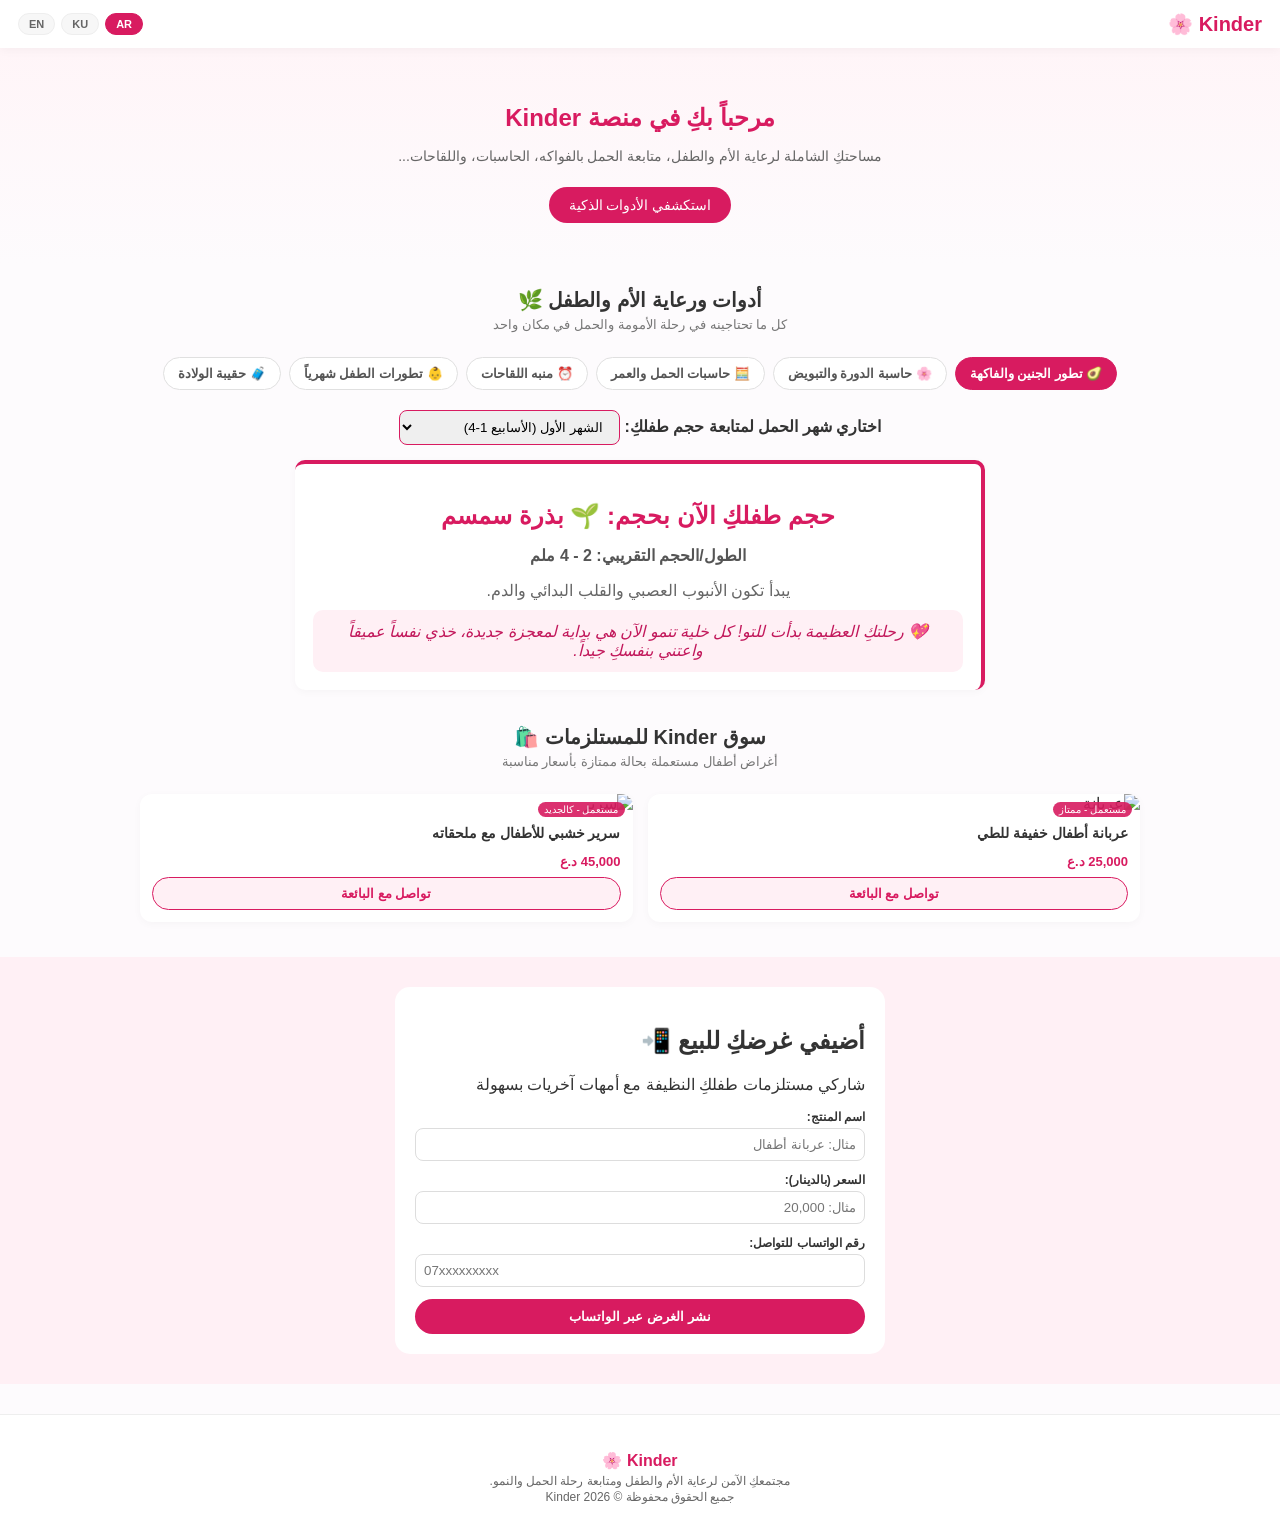
==== commit 9dde280a: "Add initial home.html for Kinder platform" ====
--- a/home.html
+++ b/home.html
@@ -21,7 +21,7 @@
     <!-- الواجهة الترحيبية -->
     <main class="hero-section">
         <h1 data-key="hero_title">مرحباً بكِ في منصة Kinder</h1>
-        <p data-key="hero_desc">مساحتكِ الشاملة لرعاية الأم والطفل، الحاسبات، اللقاحات، والسوق المستعمل...</p>
+        <p data-key="hero_desc">مساحتكِ الشاملة لرعاية الأم والطفل، متابعة الحمل بالفواكه، الحاسبات، واللقاحات...</p>
         <a href="#tools-section" class="btn-primary" data-key="hero_btn">استكشفي الأدوات الذكية</a>
     </main>
 
@@ -29,138 +29,133 @@
     <section id="tools-section" class="main-care-section">
         <div class="section-header">
             <h2 data-key="tools_title">أدوات ورعاية الأم والطفل 🌿</h2>
-            <p data-key="tools_desc">كل ما تحتاجينه في رحلة الأمومة في مكان واحد</p>
+            <p data-key="tools_desc">كل ما تحتاجينه في رحلة الأمومة والحمل في مكان واحد</p>
         </div>
 
         <!-- أزرار التبويب الرئيسية -->
         <div class="main-tabs">
-            <button type="button" class="main-tab-btn active" onclick="openMainTab('calc-tab')" data-key="tab_calc">🧮 الحاسبات</button>
-            <button type="button" class="main-tab-btn" onclick="openMainTab('vaccine-tab')" data-key="tab_vaccine">💉 اللقاحات</button>
-            <button type="button" class="main-tab-btn" onclick="openMainTab('hospital-tab')" data-key="tab_hospital">🧳 حقيبة الولادة</button>
-            <button type="button" class="main-tab-btn" onclick="openMainTab('sleep-tab')" data-key="tab_sleep">🌙 نوم الطفل</button>
-            <button type="button" class="main-tab-btn" onclick="openMainTab('emergency-tab')" data-key="tab_emergency">🚨 الإسعافات</button>
-        </div>
-
-        <!-- 1. الحاسبات الذكية -->
-        <div id="calc-tab" class="care-tab-content active">
+            <button type="button" class="main-tab-btn active" onclick="openMainTab('preg-fruit-tab')">🥑 تطور الجنين والفاكهة</button>
+            <button type="button" class="main-tab-btn" onclick="openMainTab('period-tab')">🌸 حاسبة الدورة والتبويض</button>
+            <button type="button" class="main-tab-btn" onclick="openMainTab('calc-tab')">🧮 حاسبات الحمل والعمر</button>
+            <button type="button" class="main-tab-btn" onclick="openMainTab('vaccine-tab')">⏰ منبه اللقاحات</button>
+            <button type="button" class="main-tab-btn" onclick="openMainTab('baby-dev-tab')">👶 تطورات الطفل شهرياً</button>
+            <button type="button" class="main-tab-btn" onclick="openMainTab('hospital-tab')">🧳 حقيبة الولادة</button>
+        </div>
+
+        <!-- 1. تطور الحمل ومقارنة الفاكهة مع الكلام التشجيعي -->
+        <div id="preg-fruit-tab" class="care-tab-content active">
+            <div class="select-box">
+                <label for="pregMonthSelect"><b>اختاري شهر الحمل لمتابعة حجم طفلكِ:</b></label>
+                <select id="pregMonthSelect" onchange="showPregnancyFruitInfo()">
+                    <option value="1">الشهر الأول (الأسابيع 1-4)</option>
+                    <option value="2">الشهر الثاني (الأسابيع 5-8)</option>
+                    <option value="3">الشهر الثالث (الأسابيع 9-12)</option>
+                    <option value="4">الشهر الرابع (الأسابيع 13-16)</option>
+                    <option value="5">الشهر الخامس (الأسابيع 17-20)</option>
+                    <option value="6">الشهر السادس (الأسابيع 21-24)</option>
+                    <option value="7">الشهر السابع (الأسابيع 25-28)</option>
+                    <option value="8">الشهر الثامن (الأسابيع 29-32)</option>
+                    <option value="9">الشهر التاسع (الأسابيع 33-40)</option>
+                </select>
+            </div>
+            <div id="fruitCardResult" class="dev-card" style="text-align: center; border-top: 4px solid #d81b60;">
+                <!-- يتم التحديث بالـ JavaScript -->
+            </div>
+        </div>
+
+        <!-- 2. حاسبة الدورة الشهرية والتبويض -->
+        <div id="period-tab" class="care-tab-content">
+            <div class="calc-card" style="max-width: 500px; margin: 0 auto;">
+                <h3>🌸 حاسبة الدورة الشهرية والخصوبة</h3>
+                <p>أدخلي تاريخ أول يوم من آخر دورة شهرية:</p>
+                <input type="date" id="lastPeriodStartDate" class="calc-input">
+                <p>متوسط طول الدورة (عادةً 28 يوم):</p>
+                <input type="number" id="cycleLength" class="calc-input" value="28" min="20" max="45">
+                <button type="button" class="btn-primary" onclick="calculatePeriodAndOvulation()">احسبي المواعيد والتبويض</button>
+                <div id="periodResult" class="calc-result" style="display:none; text-align:right;"></div>
+            </div>
+        </div>
+
+        <!-- 3. الحاسبات الذكية (الولادة وعمر الطفل) -->
+        <div id="calc-tab" class="care-tab-content">
             <div class="calculators-grid">
                 <div class="calc-card">
-                    <h3 data-key="calc_preg_title">🤰 حاسبة موعد الولادة</h3>
-                    <p data-key="calc_preg_desc">أدخلي تاريخ أول يوم من آخر دورة شهرية:</p>
+                    <h3>🤰 حاسبة موعد الولادة المتوقع</h3>
+                    <p>أدخلي تاريخ أول يوم من آخر دورة شهرية:</p>
                     <input type="date" id="lastPeriodDate" class="calc-input">
-                    <button type="button" class="btn-primary" onclick="calculatePregnancy()" data-key="btn_calc_preg">احسبي موعد الولادة</button>
+                    <button type="button" class="btn-primary" onclick="calculatePregnancy()">احسبي موعد الولادة</button>
                     <div id="pregnancyResult" class="calc-result"></div>
                 </div>
 
                 <div class="calc-card">
-                    <h3 data-key="calc_baby_title">👶 حاسبة عمر الطفل الدقيقة</h3>
-                    <p data-key="calc_baby_desc">أدخلي تاريخ ميلاد طفلكِ:</p>
+                    <h3>👶 حاسبة عمر الطفل الدقيقة</h3>
+                    <p>أدخلي تاريخ ميلاد طفلكِ:</p>
                     <input type="date" id="babyBirthDate" class="calc-input">
-                    <button type="button" class="btn-primary" onclick="calculateBabyAge()" data-key="btn_calc_baby">احسبي عمر طفلكِ</button>
+                    <button type="button" class="btn-primary" onclick="calculateBabyAge()">احسبي عمر طفلكِ</button>
                     <div id="babyAgeResult" class="calc-result"></div>
                 </div>
             </div>
         </div>
 
-        <!-- 2. جدول اللقاحات -->
+        <!-- 4. منبه وجدول اللقاحات -->
         <div id="vaccine-tab" class="care-tab-content">
             <div class="select-box">
-                <label for="vaccineAge" data-key="label_vaccine">اختاري عمر الطفل لتفاصيل اللقاحات:</label>
+                <label for="vaccineAge"><b>اختاري عمر الطفل لتفاصيل اللقاحات والتنبيه:</b></label>
                 <select id="vaccineAge" onchange="showVaccineInfo()">
                     <option value="birth">عند الولادة (حديث الولادة)</option>
                     <option value="2m">عمر شهرين</option>
                     <option value="4m">عمر 4 أشهر</option>
                     <option value="6m">عمر 6 أشهر</option>
+                    <option value="9m">عمر 9 أشهر</option>
                     <option value="12m">عمر سنة (12 شهر)</option>
+                    <option value="18m">عمر 18 شهر</option>
                 </select>
             </div>
-            <div id="vaccineResult" class="dev-card">
-                <h3>📌 لقاحات حديث الولادة</h3>
-                <p>• لقاح البي سي جي (BCG) ضد السل.</p>
-                <p>• لقاح التهاب الكبد الفيروسي ب (Hep B) الجرعة الأولى.</p>
-                <p>• قطرات شلل الأطفال الفموية (OPV).</p>
-            </div>
-        </div>
-
-        <!-- 3. حقيبة الولادة -->
+            <div id="vaccineResult" class="dev-card"></div>
+            <div style="text-align: center; margin-top: 15px;">
+                <button class="btn-secondary" onclick="setVaccineReminder()" style="max-width: 300px;">⏰ تفعيل منبه التذكير بالتطعيم</button>
+            </div>
+        </div>
+
+        <!-- 5. تطورات الطفل شهرياً -->
+        <div id="baby-dev-tab" class="care-tab-content">
+            <div class="select-box">
+                <label for="babyDevMonth"><b>اختاري عمر الطفل بالشهور:</b></label>
+                <select id="babyDevMonth" onchange="showBabyDevInfo()">
+                    <option value="1">الشهر الأول</option>
+                    <option value="2">الشهر الثاني</option>
+                    <option value="3">الشهر الثالث</option>
+                    <option value="4">الشهر الرابع</option>
+                    <option value="6">الشهر السادس</option>
+                    <option value="9">الشهر التاسع</option>
+                    <option value="12">السنة الأولى (12 شهر)</option>
+                </select>
+            </div>
+            <div id="babyDevResult" class="dev-card"></div>
+        </div>
+
+        <!-- 6. حقيبة الولادة -->
         <div id="hospital-tab" class="care-tab-content">
-            <div class="checklist-card">
-                <h3 data-key="hospital_title">🧳 قائمة مستلزمات مستشفى الولادة</h3>
-                <p data-key="hospital_desc">حددي الأغراض التي قمتِ بتجهيزها في حقيبتكِ:</p>
-                <div class="checklist-items">
+            <div class="checklist-card" style="background: white; padding: 20px; border-radius: 15px;">
+                <h3>🧳 قائمة مستلزمات مستشفى الولادة</h3>
+                <p>حددي الأغراض التي قمتِ بتجهيزها في حقيبتكِ:</p>
+                <div class="checklist-items" style="line-height: 2;">
                     <label><input type="checkbox"> ملابس قطنية مريحة للأم (2-3 طقم)</label><br>
-                    <label><input type="checkbox"> حفاضات أطفال ومبللة حديثي الولادة</label><br>
+                    <label><input type="checkbox"> حفاضات أطفال ومبللة لحديثي الولادة</label><br>
                     <label><input type="checkbox"> ملابس وأفارولات للطفل (3 أطقم)</label><br>
                     <label><input type="checkbox"> بطانية ولفافة ناعمة للطفل</label><br>
-                    <label><input type="checkbox"> فوط صحية ومستلزمات العناية الشحصية</label><br>
+                    <label><input type="checkbox"> فوط صحية ومستلزمات العناية الشخصية</label><br>
                     <label><input type="checkbox"> المستندات الطبية والهوية الشخصية</label>
                 </div>
             </div>
         </div>
-
-        <!-- 4. جدول نوم الطفل -->
-        <div id="sleep-tab" class="care-tab-content">
-            <div class="select-box">
-                <label for="sleepAge" data-key="label_sleep">اختاري عمر الطفل لمعرفة جدول النوم:</label>
-                <select id="sleepAge" onchange="showSleepInfo()">
-                    <option value="0-3">0 إلى 3 أشهر</option>
-                    <option value="4-11">4 إلى 11 شهر</option>
-                    <option value="1-2">سنة إلى سنتين</option>
-                </select>
-            </div>
-            <div id="sleepResult" class="dev-card">
-                <h3>🌙 النوم من 0 إلى 3 أشهر</h3>
-                <p><b>مجموع النوم المطلوب:</b> 14 - 17 ساعة يومياً.</p>
-                <p><b>الغفوات النهارية:</b> 3 إلى 5 غفوات قصيرة.</p>
-                <p><b>نصيحة:</b> ينام الرضيع لفترات قصيرة تتخللها الرضاعة المستمرة.</p>
-            </div>
-        </div>
-
-        <!-- 5. الإسعافات الأولية والطوارئ -->
-        <div id="emergency-tab" class="care-tab-content">
-            <div class="emergency-grid">
-                <div class="emergency-card">
-                    <h3>🌡️ ارتفاع الحرارة (الحمى)</h3>
-                    <p>• انزعي الملابس الثقيلة واستخدمي كماضات ماء فاتر على الأطراف والعنق.</p>
-                    <p>• تجنبي استخدام الماء البارد جداً أو الثلج.</p>
-                    <p>• أعطي خافض حرارة (باراسيتامول) حسب الجرعة الموصى بها طفلياً.</p>
-                </div>
-                <div class="emergency-card">
-                    <h3>🍼 المغص والغازات لدى الرضيع</h3>
-                    <p>• تدليك بطن الطفل بحركات دائرية خفيفة مع اتجاه عقارب الساعة.</p>
-                    <p>• ثني ركبتي الطفل ببطء نحو بطنه لإخراج الغازات.</p>
-                    <p>• التأكد من تجشؤ الطفل جيداً بعد كل رضعة.</p>
-                </div>
-            </div>
-        </div>
     </section>
 
-    <!-- قسم مجتمع الأمهات والأسئلة -->
-    <section class="community-section">
-        <div class="section-header">
-            <h2 data-key="comm_title">مجتمع واستشارات الأمهات 💬</h2>
-            <p data-key="comm_desc">اطرحي استفساركِ وشاركي خبرتكِ مع أمهات آخريات</p>
-        </div>
-
-        <div class="community-box">
-            <textarea id="questionInput" placeholder="كتبي سؤالكِ هنا عزيزتي الأم..."></textarea>
-            <button class="btn-primary" onclick="postQuestion()" data-key="btn_post_q">نشر السؤال</button>
-            
-            <div id="questionsContainer" class="questions-list">
-                <div class="question-card">
-                    <strong>أم يوسف:</strong>
-                    <p>شنو أفضل طريقة لتهدئة الطفل أثناء ظهور الأسنان؟</p>
-                    <span class="q-reply">💬 3 إجابات</span>
-                </div>
-            </div>
-        </div>
-    </section>
-
-    <!-- قسم سوق المستعمل -->
+    <!-- سوق المستعمل -->
     <section id="market" class="market-section">
         <div class="section-header">
-            <h2 data-key="market_title">سوق Kinder للمستلزمات 🛍️</h2>
-            <p data-key="market_desc">أغراض أطفال مستعملة بحالة ممتازة بأسعار مناسبة</p>
+            <h2>سوق Kinder للمستلزمات 🛍️</h2>
+            <p>أغراض أطفال مستعملة بحالة ممتازة بأسعار مناسبة</p>
         </div>
 
         <div class="product-grid">
@@ -168,9 +163,9 @@
                 <div class="product-badge">مستعمل - ممتاز</div>
                 <img src="https://images.unsplash.com/photo-1591154669695-5f2a8d20c089?w=400&q=80" alt="عربانة">
                 <div class="product-info">
-                    <h3 data-key="p1_title">عربانة أطفال خفيفة للطي</h3>
+                    <h3>عربانة أطفال خفيفة للطي</h3>
                     <p class="price">25,000 د.ع</p>
-                    <button class="btn-secondary" data-key="btn_contact">تواصل مع البائعة</button>
+                    <button class="btn-secondary">تواصل مع البائعة</button>
                 </div>
             </div>
 
@@ -178,37 +173,33 @@
                 <div class="product-badge">مستعمل - كالجديد</div>
                 <img src="https://images.unsplash.com/photo-1519689680058-324335c77eba?w=400&q=80" alt="سرير">
                 <div class="product-info">
-                    <h3 data-key="p2_title">سرير خشبي للأطفال مع ملحقاته</h3>
+                    <h3>سرير خشبي للأطفال مع ملحقاته</h3>
                     <p class="price">45,000 د.ع</p>
-                    <button class="btn-secondary" data-key="btn_contact">تواصل مع البائعة</button>
+                    <button class="btn-secondary">تواصل مع البائعة</button>
                 </div>
             </div>
         </div>
     </section>
 
-    <!-- قسم إضافة غرض للبيع -->
+    <!-- إضافة غرض -->
     <section id="add-item" class="form-section">
         <div class="form-container">
-            <h2 data-key="form_title">أضيفي غرضكِ للبيع 📲</h2>
-            <p data-key="form_desc">شاركي مستلزمات طفلكِ النظيفة مع أمهات آخريات بسهولة</p>
-
+            <h2>أضيفي غرضكِ للبيع 📲</h2>
+            <p>شاركي مستلزمات طفلكِ النظيفة مع أمهات آخريات بسهولة</p>
             <form>
                 <div class="form-group">
-                    <label for="title" data-key="label_title">اسم المنتج:</label>
+                    <label for="title">اسم المنتج:</label>
                     <input type="text" id="title" placeholder="مثال: عربانة أطفال">
                 </div>
-
                 <div class="form-group">
-                    <label for="price" data-key="label_price">السعر (بالدينار):</label>
+                    <label for="price">السعر (بالدينار):</label>
                     <input type="text" id="price" placeholder="مثال: 20,000">
                 </div>
-
                 <div class="form-group">
-                    <label for="phone" data-key="label_phone">رقم الواتساب للتواصل:</label>
+                    <label for="phone">رقم الواتساب للتواصل:</label>
                     <input type="tel" id="phone" placeholder="07xxxxxxxxx">
                 </div>
-
-                <button type="button" class="btn-submit" onclick="submitItem()" data-key="btn_submit">نشر الغرض عبر الواتساب</button>
+                <button type="button" class="btn-submit" onclick="submitItem()">نشر الغرض عبر الواتساب</button>
             </form>
         </div>
     </section>
@@ -216,79 +207,77 @@
     <footer class="footer">
         <div class="footer-content">
             <h3>Kinder 🌸</h3>
-            <p data-key="footer_desc">مجتمعكِ الآمن لرعاية الأم والطفل وتبادل المستلزمات بكل حب ورعاية.</p>
+            <p>مجتمعكِ الآمن لرعاية الأم والطفل ومتابعة رحلة الحمل والنمو.</p>
             <p class="copyright">جميع الحقوق محفوظة © 2026 Kinder</p>
         </div>
     </footer>
 
-    <!-- سكريبت الوظائف والترجمة -->
+    <!-- السكريبت التفاعلي الوظيفي -->
     <script>
-        const translations = {
-            ar: {
-                hero_title: "مرحباً بكِ في منصة Kinder", hero_desc: "مساحتكِ الشاملة لرعاية الأم والطفل، الحاسبات، اللقاحات، والسوق المستعمل...", hero_btn: "استكشفي الأدوات الذكية",
-                tools_title: "أدوات ورعاية الأم والطفل 🌿", tools_desc: "كل ما تحتاجينه في رحلة الأمومة في مكان واحد",
-                tab_calc: "🧮 الحاسبات", tab_vaccine: "💉 اللقاحات", tab_hospital: "🧳 حقيبة الولادة", tab_sleep: "🌙 نوم الطفل", tab_emergency: "🚨 الإسعافات",
-                calc_preg_title: "🤰 حاسبة موعد الولادة", calc_preg_desc: "أدخلي تاريخ أول يوم من آخر دورة شهرية:", btn_calc_preg: "احسبي موعد الولادة",
-                calc_baby_title: "👶 حاسبة عمر الطفل الدقيقة", calc_baby_desc: "أدخلي تاريخ ميلاد طفلكِ:", btn_calc_baby: "احسبي عمر طفلكِ",
-                label_vaccine: "اختاري عمر الطفل لتفاصيل اللقاحات:", hospital_title: "🧳 قائمة مستلزمات مستشفى الولادة", hospital_desc: "حددي الأغراض التي قمتِ بتجهيزها في حقيبتكِ:",
-                label_sleep: "اختاري عمر الطفل لمعرفة جدول النوم:", comm_title: "مجتمع واستشارات الأمهات 💬", comm_desc: "اطرحي استفساركِ وشاركي خبرتكِ مع أمهات آخريات",
-                btn_post_q: "نشر السؤال", market_title: "سوق Kinder للمستلزمات 🛍️", market_desc: "أغراض أطفال مستعملة بحالة ممتازة بأسعار مناسبة",
-                p1_title: "عربانة أطفال خفيفة للطي", p2_title: "سرير خشبي للأطفال مع ملحقاته", btn_contact: "تواصل مع البائعة",
-                form_title: "أضيفي غرضكِ للبيع 📲", form_desc: "شاركي مستلزمات طفلكِ النظيفة مع أمهات آخريات بسهولة",
-                label_title: "اسم المنتج:", label_price: "السعر (بالدينار):", label_phone: "رقم الواتساب للتواصل:", btn_submit: "نشر الغرض عبر الواتساب",
-                footer_desc: "مجتمعكِ الآمن لرعاية الأم والطفل وتبادل المستلزمات بكل حب ورعاية."
-            },
-            ku: {
-                hero_title: "بەخێربێن بۆ سەکۆی Kinder", hero_desc: "شوێنی گشتگیری تۆ بۆ چاودێری دایک و منداڵ، ژمێرەرەکان، کوتان، و بازاڕی بەکارهاتوو...", hero_btn: "ئامرازە ژیرەکان ببینە",
-                tools_title: "ئامراز و چاودێری دایک و منداڵ 🌿", tools_desc: "هەموو ئەوەی پێویستتە لە گەشتی دایکایەتیدا لە یەک شوێن",
-                tab_calc: "🧮 ژمێرەرەکان", tab_vaccine: "💉 کوتانەکان", tab_hospital: "🧳 جانتای نەخۆشخانە", tab_sleep: "🌙 خەوی منداڵ", tab_emergency: "🚨 فریاگوزاری",
-                calc_preg_title: "🤰 ژمێرەری بەرواري لەدایکبوون", calc_preg_desc: "بەرواری یەکەم ڕۆژی کۆتا سوڕی مانگانە بنووسە:", btn_calc_preg: "بەرواری لەدایکبوون بژمێرە",
-                calc_baby_title: "👶 ژمێرەری تەمەنی منداڵ", calc_baby_desc: "بەرواری لەدایکبوونی منداڵەکەت بنووسە:", btn_calc_baby: "تەمەنی منداڵەکەت بژمێرە",
-                label_vaccine: "تەمەنی منداڵ هەڵبژێرە بۆ زانیاری کوتان:", hospital_title: "🧳 لیستی پێداویستییەکانی نەخۆشخانەی منداڵبوون", hospital_desc: "ئەو شتانە دیاری بکە کە ئامادەت کردوون:",
-                label_sleep: "تەمەنی منداڵ هەڵبژێرە بۆ خشتی خەو:", comm_title: "کۆمەڵگە و ڕاوێژی دایکان 💬", comm_desc: "پسیارەکەت بپرسە و ئەزموونت لەگەڵ دایکانی تر ببهەشە",
-                btn_post_q: "بڵاوکردنەوەی پرسیار", market_title: "بازاڕی Kinder بۆ پێداویستییەکان 🛍️", market_desc: "کەلوپەلی بەکارهاتووی منداڵان بە کوالێتی بەرز و نرخی گونجاو",
-                p1_title: "عەرەبانەی منداڵان", p2_title: "بێشکەی دار بۆ منداڵان", btn_contact: "پەیوەندی بە فروشیاڕ بکە",
-                form_title: "کەلوپەلەکەت بۆ فروش بنووسە 📲", form_desc: "پێداویستییە پاکەکانی منداڵەکەت ببهەشە لەگەڵ دایکانی تردا",
-                label_title: "ناوی بەرهەم:", label_price: "نرخ (بە دینار):", label_phone: "ژمارەی واتسئاپ:", btn_submit: "بڵاوکردنەوە لە ڕێگەی واتسئاپ",
-                footer_desc: "کۆمەڵگەی ئارامی تۆ بۆ چاودێری دایک و منداڵ."
-            },
-            en: {
-                hero_title: "Welcome to Kinder Platform", hero_desc: "Your all-in-one space for mother & child care, calculators, vaccines, and marketplace...", hero_btn: "Explore Smart Tools",
-                tools_title: "Mother & Child Tools 🌿", tools_desc: "Everything you need in your motherhood journey in one place",
-                tab_calc: "🧮 Calculators", tab_vaccine: "💉 Vaccines", tab_hospital: "🧳 Hospital Bag", tab_sleep: "🌙 Baby Sleep", tab_emergency: "🚨 First Aid",
-                calc_preg_title: "🤰 Due Date Calculator", calc_preg_desc: "Enter the first day of your last period:", btn_calc_preg: "Calculate Due Date",
-                calc_baby_title: "👶 Baby Age Calculator", calc_baby_desc: "Enter your baby's birth date:", btn_calc_baby: "Calculate Age",
-                label_vaccine: "Select baby age for vaccine details:", hospital_title: "🧳 Maternity Hospital Bag Checklist", hospital_desc: "Check off items you have packed:",
-                label_sleep: "Select baby age for sleep schedule:", comm_title: "Moms Community & Q&A 💬", comm_desc: "Ask questions and share tips with other mothers",
-                btn_post_q: "Post Question", market_title: "Kinder Essentials Marketplace 🛍️", market_desc: "Pre-loved baby items in excellent condition",
-                p1_title: "Foldable Light Baby Stroller", p2_title: "Wooden Baby Bed with Accessories", btn_contact: "Contact Seller",
-                form_title: "List Your Item for Sale 📲", form_desc: "Easily share clean baby items with other mothers",
-                label_title: "Product Name:", label_price: "Price (IQD):", label_phone: "WhatsApp Number:", btn_submit: "Post via WhatsApp",
-                footer_desc: "Your safe community for mother and child care."
-            }
+        // بيانات تطور الحمل والفاكهة والكلام المشجع
+        const pregFruitData = {
+            "1": { fruit: "🌱 بذرة سمسم", size: "2 - 4 ملم", desc: "يبدأ تكون الأنبوب العصبي والقلب البدائي والدم.", quote: "💖 رحلتكِ العظيمة بدأت للتو! كل خلية تنمو الآن هي بداية لمعجزة جديدة، خذي نفساً عميقاً واعتني بنفسكِ جيداً." },
+            "2": { fruit: "🍓 حبة كرز / عنب", size: "1.6 سم", desc: "تتشكل ملامح الوجه البسيطة، وتنمو براعم الأطراف وينبض القلب بانتظام.", quote: "💖 قلب صغير ينبض في داخلكِ ليخبركِ أنه بخير، أنتِ تقومين بعمل مذهل كل يوم!" },
+            "3": { fruit: "🍋 حبة ليمون", size: "5.4 سم", desc: "تكتمل أصابع اليدين والقدمين والأظافر ويبدأ بالحركة اللطيفة داخل السائل الأمنيوسي.", quote: "💖 لقد تجاوزتِ المرحلة الأولى بنجاح! جسمكِ يصنع معجزة الحجم الصغير بثبات وقوة." },
+            "4": { fruit: "🥑 ثمرة أفوكادو", size: "11.6 سم", desc: "يتميز جنس الجنين بوضوح وتتشكل حواس التذوق وتبدأ العظام بالصلابة.", quote: "💖 تشرق طاقة جديدة في رحلتكِ، واستعدي لتشعي جمالاً وحيوية في هذه المرحلة الأجمل!" },
+            "5": { fruit: "🍌 حبة موز", size: "25 سم", desc: "يبدأ بسماع الأصوات الخارجية وتتكون طبقة حماية لجلده وتدب حركته الأولى (الرفرفة).", quote: "💖 تلك الركلات واللمسات الخفيفة هي أرق طريقة يقول لكِ بها طفلكِ: (أنا هنا وأشعر بكِ)." },
+            "6": { fruit: "🌽 عرنوس ذرة", size: "30 سم", desc: "تتكون الرئتان بشكل أكثر تعقيداً وتفتح الأجفان وينمو الدماغ بسرعة.", quote: "💖 أنتِ المأوى والراحة والسطح الآمن لهذا الصغير، صبركِ وحبكِ يبنيان مستقبله كل يوم." },
+            "7": { fruit: "🥦 رأس بروكلي / باذنجانة", size: "37.5 سم", desc: "يفتح عينيه ويغلقهما وتتراكم الدهون تحت الجلد ويحلم أثناء النوم.", quote: "💖 اقتربتِ كثيراً من خط النهاية! أنتِ قوية وأم رائعة تتجاوز التحديات بكل حب." },
+            "8": { fruit: "🍍 حبة أناناس", size: "43 سم", desc: "يكتمل نمو معظم الأجهزة الحيوية ويتخذ الجنين وضعية الولادة (الرأس للأسفل).", quote: "💖 الأيام الصغيرة والقدرة على التحمل هي خطوات نحو اللحظة الأجمل في حياتكِ، اقترب اللقاء!" },
+            "9": { fruit: "🍉 بطيخة صغيرة", size: "50 سم", desc: "يكتمل نمو الرئتين تماماً ويزداد الوزن بانتظام استعداداً للخروج للعالم.", quote: "💖 أنتِ على وشك خوض أجمل لحظة، ستنسين كل التعب بمجرد لمس يديه الصغيرتين. شجاعتكِ تستحق الثناء!" }
         };
 
-        function setLanguage(lang) {
-            const dir = (lang === 'en') ? 'ltr' : 'rtl';
-            document.documentElement.lang = lang;
-            document.documentElement.dir = dir;
-
-            document.querySelectorAll('[data-key]').forEach(el => {
-                const key = el.getAttribute('data-key');
-                if (translations[lang][key]) {
-                    el.textContent = translations[lang][key];
-                }
-            });
-
-            document.querySelectorAll('.lang-btn').forEach(btn => btn.classList.remove('active'));
-            event.target.classList.add('active');
-        }
+        // بيانات تطور الطفل الشهري
+        const babyDevData = {
+            "1": "<b>الشهر الأول:</b> التركيز على الأجسام القريبة (20-30 سم)، التفاعل مع الأصوات العالية، وتكرار ساعات النوم والرضاعة.",
+            "2": "<b>الشهر الثاني:</b> بداية الابتسامة الاجتماعية الأولى، تتبع الأجسام بالعينين، ورفع الرأس قليلاً عند الاستلقاء على البطن.",
+            "3": "<b>الشهر الثالث:</b> ثبات الرأس بشكل أفضل، فتح وإغلاق الكفين، والمناغاة بصوت خفيف مع الوالدين.",
+            "4": "<b>الشهر الرابع:</b> التقلب من البطن إلى الظهر، الضحك بصوت عالٍ، ومسك الألعاب الصغيرة بكف اليد.",
+            "6": "<b>الشهر السادس:</b> الجلوس بمساعدة خفيفة، بدء إدخال الأطعمة الصلبة والتذوق، ومحاولة نقل الأشياء بين اليدين.",
+            "9": "<b>الشهر التاسع:</b> الزحف بثبات، الوقوف مع الاستناد على الأثاث، فهم كلمة (لا)، وممارسة مسكة الإبهام والسبابة.",
+            "12": "<b>السنة الأولى (12 شهر):</b> أخذ الخطوات الأولى، النطق بكلمة إلى كلمتين واضحتين (بابا، ماما)، والمشاركة في الألعاب البسيطة."
+        };
 
         function openMainTab(tabId) {
             document.querySelectorAll('.care-tab-content').forEach(el => el.classList.remove('active'));
             document.querySelectorAll('.main-tab-btn').forEach(el => el.classList.remove('active'));
             document.getElementById(tabId).classList.add('active');
             event.currentTarget.classList.add('active');
+        }
+
+        function showPregnancyFruitInfo() {
+            var val = document.getElementById('pregMonthSelect').value;
+            var item = pregFruitData[val];
+            var html = "<h2 style='color:#d81b60; margin-bottom:5px;'>حجم طفلكِ الآن بحجم: " + item.fruit + "</h2>" +
+                       "<p style='font-weight:bold; color:#555;'>الطول/الحجم التقريبي: " + item.size + "</p>" +
+                       "<p style='color:#666; margin: 10px 0;'>" + item.desc + "</p>" +
+                       "<div style='background:#fff0f5; padding:12px; border-radius:10px; font-style:italic; color:#c2185b; margin-top:10px;'>" + item.quote + "</div>";
+            document.getElementById('fruitCardResult').innerHTML = html;
+        }
+
+        function calculatePeriodAndOvulation() {
+            var inputDate = document.getElementById('lastPeriodStartDate').value;
+            var cycle = parseInt(document.getElementById('cycleLength').value) || 28;
+            if(!inputDate) { alert("يرجى اختيار تاريخ بداية آخر دورة 🌸"); return; }
+            
+            var lmp = new Date(inputDate);
+            var nextPeriod = new Date(lmp);
+            nextPeriod.setDate(nextPeriod.getDate() + cycle);
+            
+            var ovulation = new Date(nextPeriod);
+            ovulation.setDate(ovulation.getDate() - 14);
+            
+            var fertStart = new Date(ovulation);
+            fertStart.setDate(fertStart.getDate() - 3);
+            var fertEnd = new Date(ovulation);
+            fertEnd.setDate(fertEnd.getDate() + 1);
+
+            var options = { year: 'numeric', month: 'long', day: 'numeric' };
+            var res = document.getElementById('periodResult');
+            res.style.display = 'block';
+            res.innerHTML = "📅 <b>موعد الدورة القادمة المتوقع:</b> <br><span style='color:#d81b60; font-weight:bold;'>" + nextPeriod.toLocaleDateString('ar-EG', options) + "</span><br><br>" +
+                            "🥚 <b>يوم التبويض المتوقع:</b> <br><span style='color:#d81b60; font-weight:bold;'>" + ovulation.toLocaleDateString('ar-EG', options) + "</span><br><br>" +
+                            "✨ <b>نافذة الخصوبة العالية:</b> <br>من " + fertStart.toLocaleDateString('ar-EG', options) + " إلى " + fertEnd.toLocaleDateString('ar-EG', options);
         }
 
         function calculatePregnancy() {
@@ -317,34 +306,24 @@
         function showVaccineInfo() {
             var val = document.getElementById('vaccineAge').value;
             var data = {
-                "birth": "<h3>📌 لقاحات حديث الولادة</h3><p>• البي سي جي (BCG) للسل.</p><p>• الجرعة الأولى للتهاب الكبد ب.</p>",
-                "2m": "<h3>📌 لقاحات عمر شهرين</h3><p>• اللقاح الخماسي (الجرعة الأولى).</p><p>• لقاح شلل الأطفال والروتا.</p>",
-                "4m": "<h3>📌 لقاحات عمر 4 أشهر</h3><p>• اللقاح الخماسي (الجرعة الثانية).</p><p>• المكورات الرئوية وشلل الأطفال.</p>",
-                "6m": "<h3>📌 لقاحات عمر 6 أشهر</h3><p>• اللقاح الخماسي (الجرعة الثالثة).</p><p>• قطرات شلل الأطفال الفموية.</p>",
-                "12m": "<h3>📌 لقاحات عمر سنة</h3><p>• لقاح الحصبة والنكاف والحميراء (MMR).</p>"
+                "birth": "<h3>📌 لقاحات حديث الولادة</h3><p>• البي سي جي (BCG) للسل.</p><p>• الجرعة الأولى للتهاب الكبد ب + شلل الأطفال الفموي.</p>",
+                "2m": "<h3>📌 لقاحات عمر شهرين</h3><p>• اللقاح السداسي (الجرعة الأولى).</p><p>• المكورات الرئوية والروتا.</p>",
+                "4m": "<h3>📌 لقاحات عمر 4 أشهر</h3><p>• الجرعة الثانية من اللقاح السداسي والمكورات الرئوية.</p>",
+                "6m": "<h3>📌 لقاحات عمر 6 أشهر</h3><p>• الجرعة الثالثة من اللقاح السداسي وقطرات شلل الأطفال.</p>",
+                "9m": "<h3>📌 لقاحات عمر 9 أشهر</h3><p>• الحصبة المفردة + فيتامين أ.</p>",
+                "12m": "<h3>📌 لقاحات عمر سنة</h3><p>• الثلاثي الفيروسي (MMR) والمكورات الرئوية.</p>",
+                "18m": "<h3>📌 لقاحات عمر 18 شهر</h3><p>• الجرعات المنشطة للثلاثي وشلل الأطفال و MMR.</p>"
             };
             document.getElementById('vaccineResult').innerHTML = data[val];
         }
 
-        function showSleepInfo() {
-            var val = document.getElementById('sleepAge').value;
-            var data = {
-                "0-3": "<h3>🌙 النوم من 0 إلى 3 أشهر</h3><p><b>مجموع النوم:</b> 14 - 17 ساعة يومياً.</p><p><b>الغفوات:</b> 3 إلى 5 غفوات.</p>",
-                "4-11": "<h3>🌙 النوم من 4 إلى 11 شهر</h3><p><b>مجموع النوم:</b> 12 - 15 ساعة يومياً.</p><p><b>الغفوات:</b> 2 إلى 3 غفوات.</p>",
-                "1-2": "<h3>🌙 النوم من سنة إلى سنتين</h3><p><b>مجموع النوم:</b> 11 - 14 ساعة يومياً.</p><p><b>الغفوات:</b> غفوة واحدة إلى غفوتين.</p>"
-            };
-            document.getElementById('sleepResult').innerHTML = data[val];
-        }
-
-        function postQuestion() {
-            var q = document.getElementById('questionInput').value;
-            if(!q) { alert("يرجى كتابة سؤال أولاً 🌸"); return; }
-            var list = document.getElementById('questionsContainer');
-            var card = document.createElement('div');
-            card.className = 'question-card';
-            card.innerHTML = "<strong>أم جديدة:</strong><p>" + q + "</p><span class='q-reply'>💬 0 إجابات (بانتظار الرد)</span>";
-            list.prepend(card);
-            document.getElementById('questionInput').value = "";
+        function setVaccineReminder() {
+            alert("⏰ تم تفعيل التذكير! سنقوم بتذكيركِ بموعد التطعيم القادم لطفلكِ.");
+        }
+
+        function showBabyDevInfo() {
+            var val = document.getElementById('babyDevMonth').value;
+            document.getElementById('babyDevResult').innerHTML = "<h3>📌 تطورات الطفل:</h3><p>" + babyDevData[val] + "</p>";
         }
 
         function submitItem() {
@@ -356,6 +335,13 @@
             var message = "Kinder Platform Item:%0A" + encodeURIComponent(title) + "%0APrice: " + encodeURIComponent(price) + "%0APhone: " + encodeURIComponent(phone);
             window.open("https://wa.me/" + myPhoneNumber + "?text=" + message, '_blank');
         }
+
+        // تشغيل العرض الأولي عند الفتح
+        window.onload = function() {
+            showPregnancyFruitInfo();
+            showVaccineInfo();
+            showBabyDevInfo();
+        };
     </script>
 </body>
 </html>
